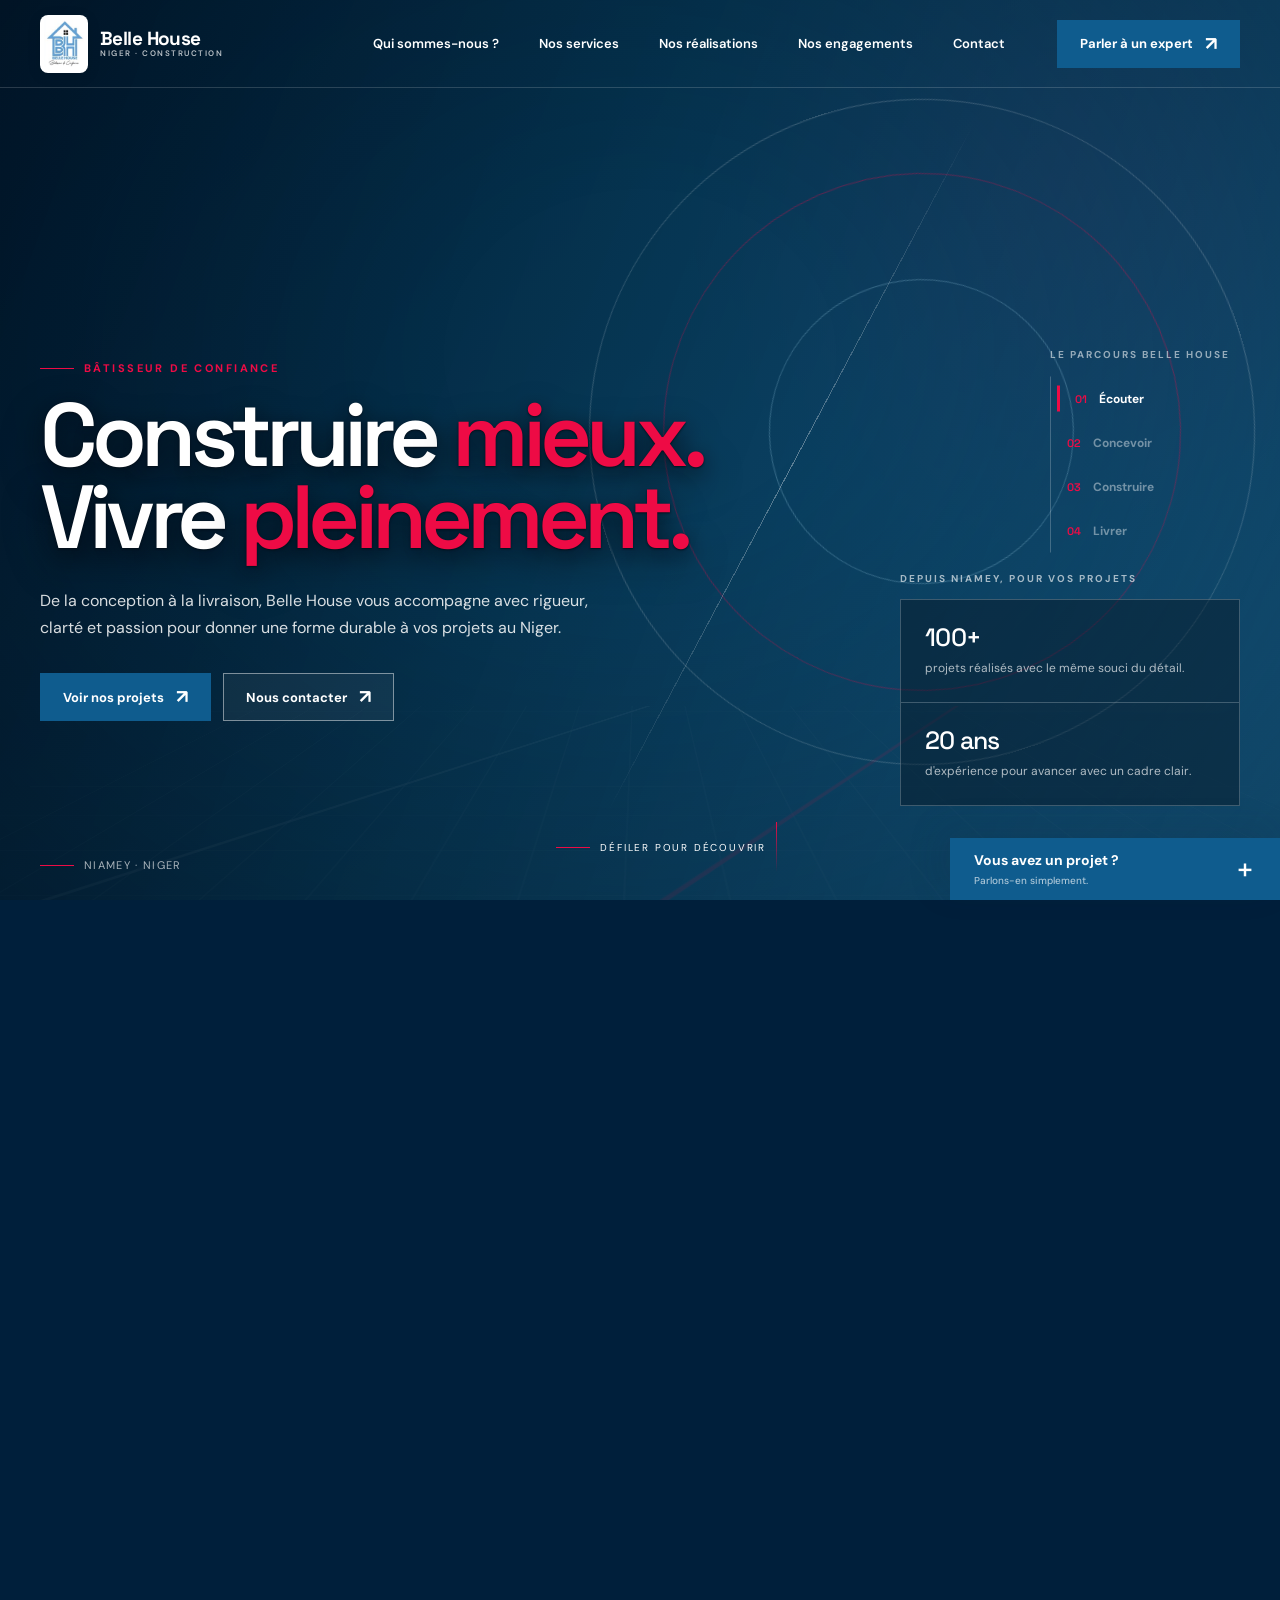
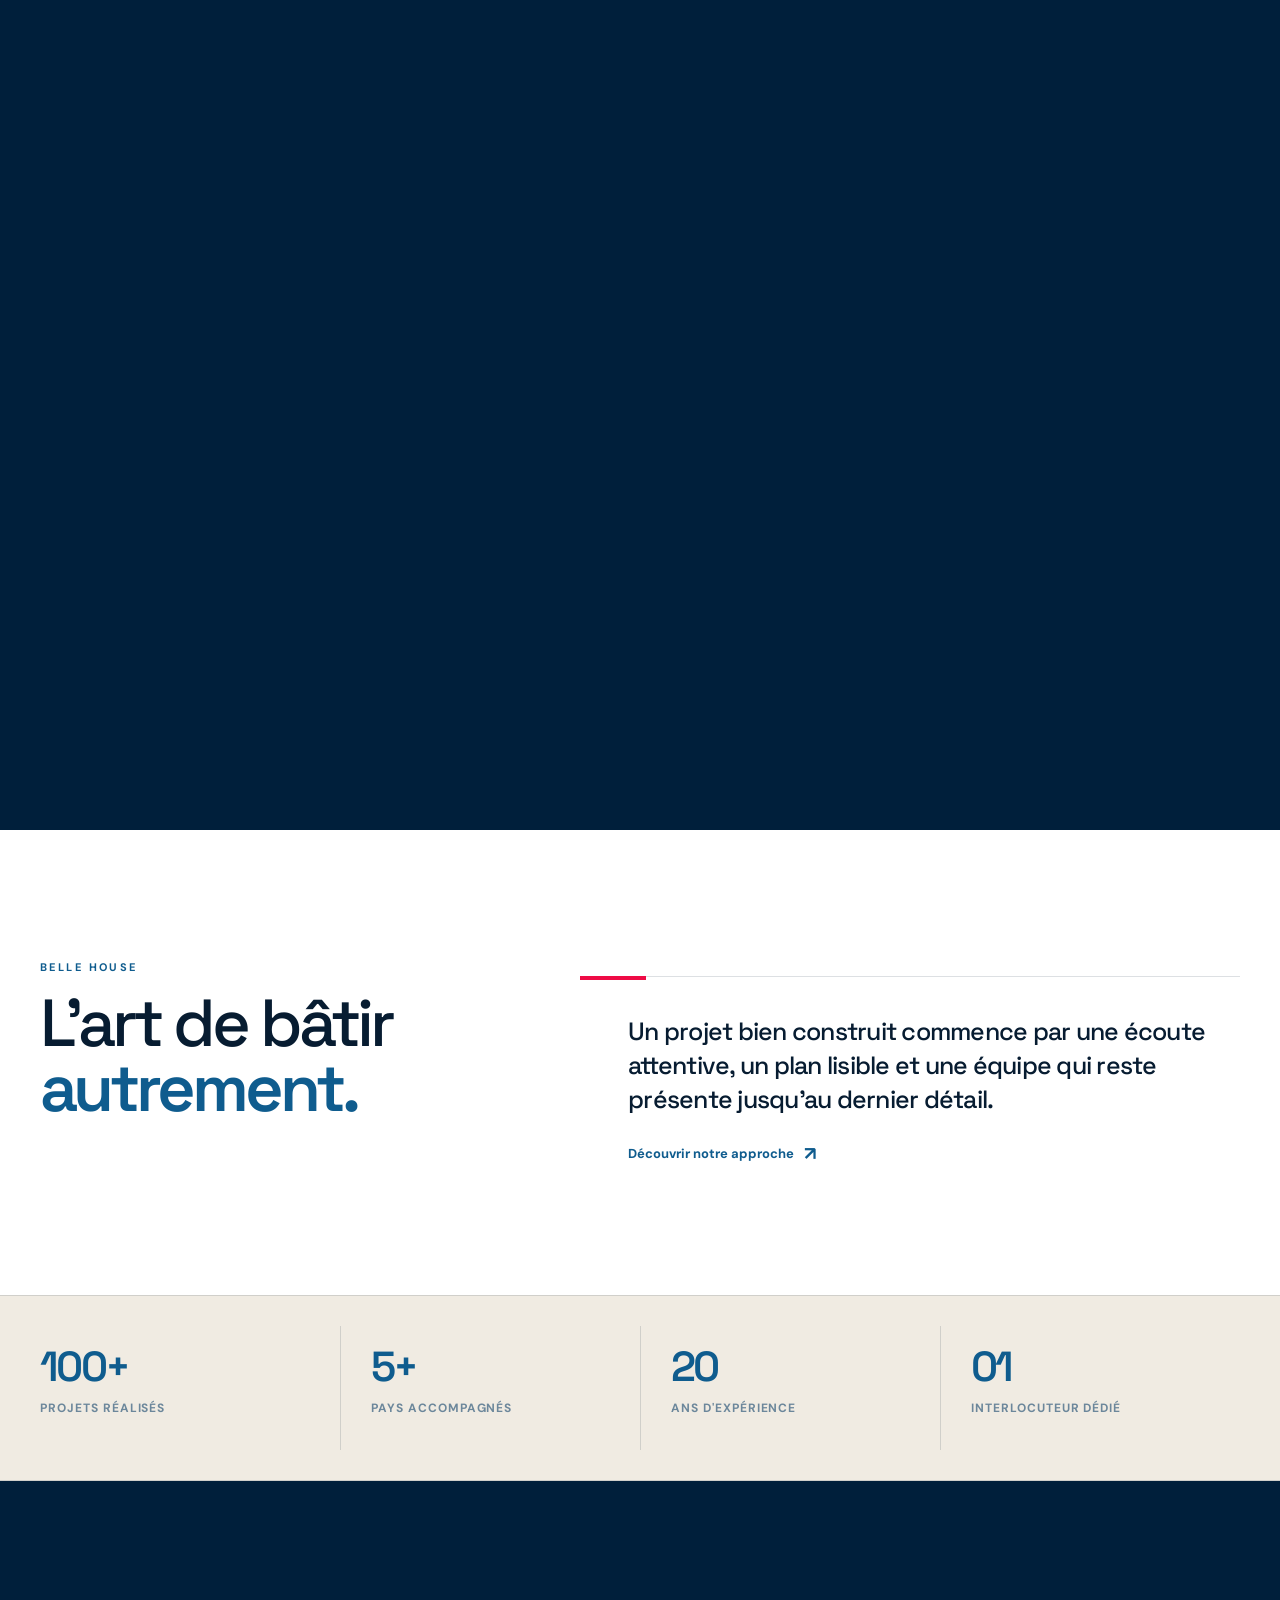
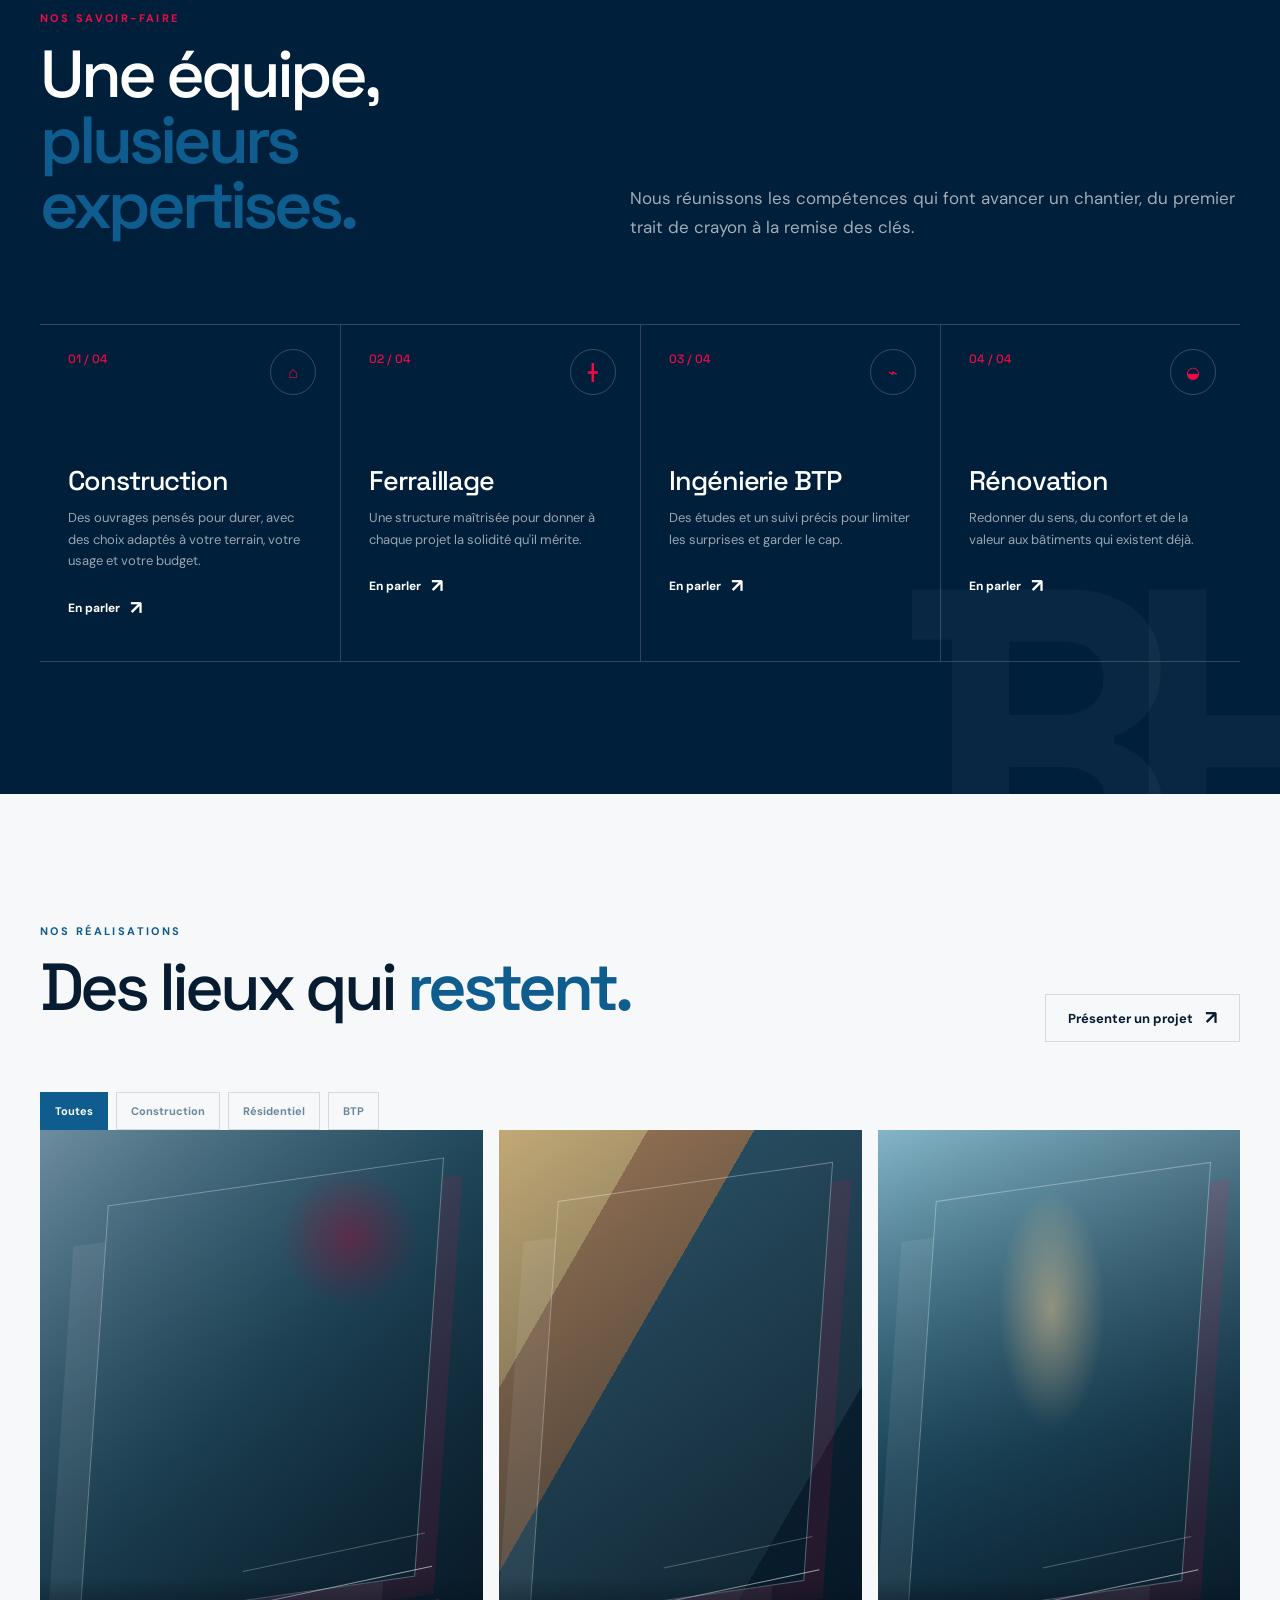
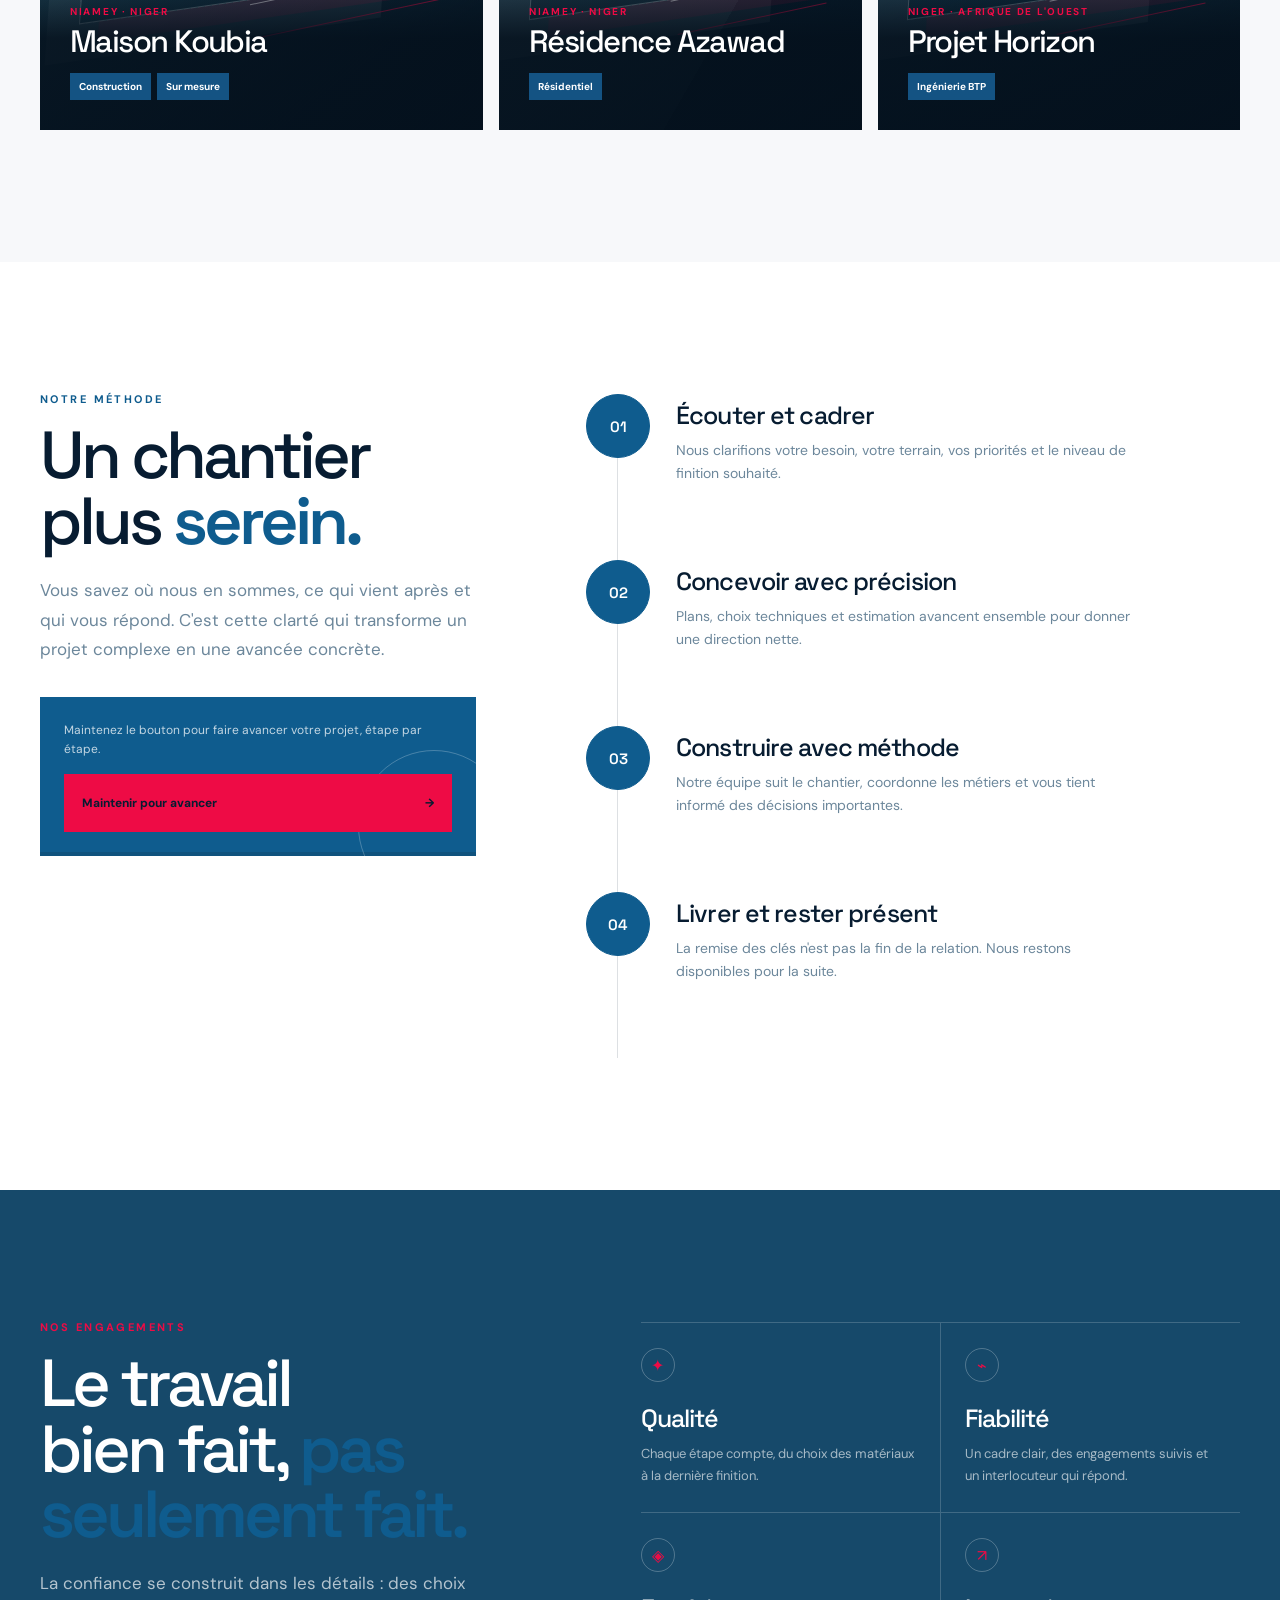
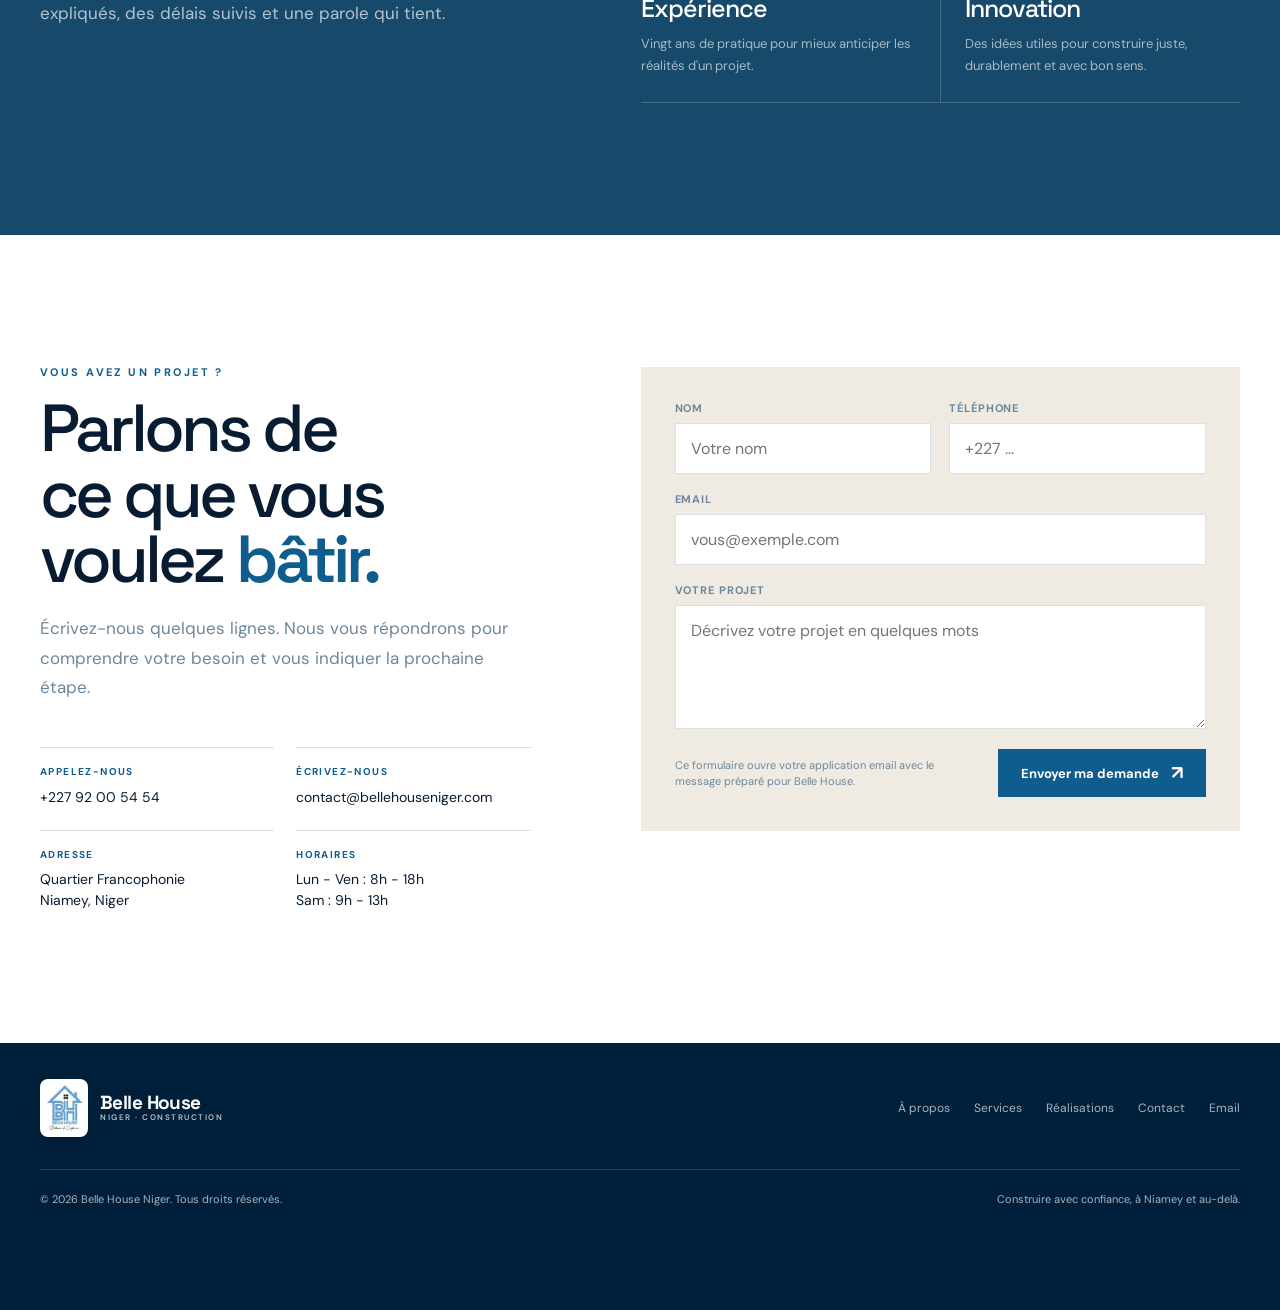
==== belle-house-niger/index.html @ d4a5072f "first commit" ====
<!doctype html>
<html lang="fr">
<head>
  <meta charset="utf-8">
  <meta name="viewport" content="width=device-width, initial-scale=1">
  <title>Belle House Niger | L'art de bâtir autrement</title>
  <meta name="description" content="Belle House Niger vous accompagne de la conception à la livraison de vos projets de construction, de ferraillage et d'ingénierie BTP à Niamey et au Niger.">
  <meta name="theme-color" content="#001f3b">
  <!-- DEPLOY STEP: replace the placeholder absolute URL in og:url and og:image before publishing. -->
  <meta property="og:url" content="https://www.bellehouseniger.com/">
  <meta property="og:image" content="https://www.bellehouseniger.com/assets/belle-house-logo.png">
  <meta property="og:title" content="Belle House Niger | L'art de bâtir autrement">
  <meta property="og:description" content="Construction, ferraillage et ingénierie BTP, avec un seul interlocuteur pour avancer sereinement.">
  <link rel="preconnect" href="https://fonts.googleapis.com">
  <link rel="preconnect" href="https://fonts.gstatic.com" crossorigin>
  <link href="https://fonts.googleapis.com/css2?family=DM+Sans:wght@400;500;600;700&family=Space+Grotesk:wght@400;500;600;700&display=swap" rel="stylesheet">
  <link rel="icon" href="data:image/svg+xml,%3Csvg xmlns='http://www.w3.org/2000/svg' viewBox='0 0 100 100'%3E%3Crect width='100' height='100' rx='22' fill='%23175f94'/%3E%3Cpath d='M19 48 50 17l31 31v36H63V60H37v24H19Z' fill='none' stroke='%23fff' stroke-width='7'/%3E%3Cpath d='M32 67h36M50 44v16' stroke='%23f0c77b' stroke-width='5'/%3E%3C/svg%3E">
  <style>
    :root {
      --canvas: #f7f8fa;
      --panel: #ffffff;
      --ink: #071c31;
      --ink-soft: #6c879b;
      --navy: #001f3b;
      --blue: #0f5c8e;
      --blue-deep: #063e67;
      --sky: #8fc4dc;
      --gold: #ee0b45;
      --line: rgba(16, 40, 59, .14);
      --line-light: rgba(255,255,255,.18);
      --shadow: 0 22px 60px rgba(15, 41, 64, .14);
      --ease: cubic-bezier(.22,.8,.24,1);
      --soft-ease: cubic-bezier(.16,1,.3,1);
      --tshadow: 0 1px 2px rgba(4,14,24,.92), 0 6px 20px rgba(4,14,24,.6), 0 16px 44px rgba(4,14,24,.48);
    }

    * { box-sizing: border-box; }
    html { scroll-behavior: smooth; overflow-x: hidden; }
    body { margin: 0; color: var(--ink); background: var(--canvas); font-family: "DM Sans", Arial, sans-serif; overflow-x: hidden; }
    body::before { content: ""; position: fixed; inset: 0; z-index: -2; pointer-events: none; background: radial-gradient(circle at 14% 16%, rgba(143,196,220,.16), transparent 28%), radial-gradient(circle at 90% 68%, rgba(238,11,69,.08), transparent 30%); }
    body::after { content: ""; position: fixed; inset: 0; z-index: -1; pointer-events: none; opacity: .18; background-image: url("data:image/svg+xml,%3Csvg viewBox='0 0 180 180' xmlns='http://www.w3.org/2000/svg'%3E%3Cfilter id='n'%3E%3CfeTurbulence type='fractalNoise' baseFrequency='.75' numOctaves='2' stitchTiles='stitch'/%3E%3C/filter%3E%3Crect width='100%25' height='100%25' filter='url(%23n)' opacity='.12'/%3E%3C/svg%3E"); mix-blend-mode: multiply; }
    a { color: inherit; text-decoration: none; }
    button, input, textarea { font: inherit; }
    button { border: 0; cursor: pointer; }
    img { max-width: 100%; display: block; }
    svg { display: block; }
    main { outline: none; }
    .skip-link { position: fixed; z-index: 100; top: 10px; left: 10px; padding: 10px 14px; color: #fff; background: var(--blue); transform: translateY(-150%); transition: transform .25s var(--ease); }
    .skip-link:focus { transform: translateY(0); }
    :focus-visible { outline: 3px solid var(--gold); outline-offset: 4px; }

    .site-header { position: fixed; z-index: 50; top: 0; left: 0; right: 0; height: 88px; display: flex; align-items: center; border-bottom: 1px solid rgba(255,255,255,.16); color: #fff; transition: background .35s var(--ease), color .35s var(--ease), box-shadow .35s var(--ease); }
    .site-header.scrolled { color: var(--ink); background: rgba(255,250,243,.9); border-color: var(--line); box-shadow: 0 8px 28px rgba(15,41,64,.08); backdrop-filter: blur(18px); }
    .header-inner { width: min(1440px, calc(100% - 80px)); margin: 0 auto; display: flex; align-items: center; justify-content: space-between; gap: 32px; }
    .brand { display: inline-flex; align-items: center; gap: 12px; min-width: max-content; }
    .brand-mark { width: 48px; height: 58px; padding: 4px; display: grid; place-items: center; background: #fff; border-radius: 8px; box-shadow: 0 3px 14px rgba(0,0,0,.1); }
    .brand-mark img { width: 100%; height: 100%; object-fit: contain; }
    .brand-copy { display: grid; gap: 1px; }
    .brand-name { font: 700 19px/1 "Space Grotesk", sans-serif; letter-spacing: -.03em; }
    .brand-sub { font: 600 8px/1.2 "DM Sans", sans-serif; letter-spacing: .19em; text-transform: uppercase; opacity: .72; }
    .primary-nav { display: flex; align-items: stretch; height: 88px; margin-left: auto; }
    .primary-nav a { position: relative; display: grid; place-items: center; padding: 0 20px; font-size: 13px; font-weight: 600; white-space: nowrap; }
    .primary-nav a::after { content: ""; position: absolute; right: 20px; bottom: 0; left: 20px; height: 4px; background: var(--gold); transform: scaleX(0); transform-origin: left; transition: transform .3s var(--ease); }
    .primary-nav a:hover::after, .primary-nav a.active::after { transform: scaleX(1); }
    .header-cta, .btn { display: inline-flex; align-items: center; justify-content: center; gap: 12px; min-height: 48px; padding: 0 22px; border: 1px solid transparent; font-weight: 700; font-size: 13px; transition: transform .28s var(--ease), background .28s var(--ease), color .28s var(--ease), border-color .28s var(--ease); }
    .header-cta { color: #fff; background: var(--blue); }
    .header-cta:hover, .btn-primary:hover { background: var(--blue-deep); transform: translateY(-2px); }
    .menu-toggle { display: none; width: 48px; height: 48px; place-items: center; color: inherit; background: transparent; }
    .menu-toggle span, .menu-toggle::before, .menu-toggle::after { content: ""; width: 22px; height: 2px; display: block; background: currentColor; transition: transform .25s var(--ease), opacity .25s var(--ease); }
    .menu-toggle { gap: 5px; flex-direction: column; }
    .menu-toggle.open::before { transform: translateY(7px) rotate(45deg); }
    .menu-toggle.open::after { transform: translateY(-7px) rotate(-45deg); }
    .menu-toggle.open span { opacity: 0; }

    .hero { position: relative; height: 270vh; overflow: visible; color: #fff; background: var(--navy); }
    .hero-stage { position: sticky; top: 0; height: 100vh; min-height: 720px; overflow: hidden; color: #fff; background: var(--navy); }
    .hero-backdrop { position: absolute; inset: -3%; background: linear-gradient(110deg, rgba(0,20,40,.98) 0%, rgba(4,51,80,.9) 45%, rgba(15,92,142,.7) 100%), radial-gradient(circle at 80% 22%, rgba(238,11,69,.24), transparent 28%), linear-gradient(140deg, #001b31, #2e7596); transform: scale(calc(1 + var(--hero-scale, 0))); transition: transform .1s linear; }
    .hero-backdrop::before { content: ""; position: absolute; inset: -10%; opacity: .35; background: linear-gradient(125deg, transparent 0 34%, rgba(255,255,255,.1) 34.1% 34.35%, transparent 34.45% 58%, rgba(238,11,69,.35) 58.15% 58.35%, transparent 58.45% 100%), repeating-linear-gradient(90deg, transparent 0 98px, rgba(255,255,255,.07) 99px, transparent 100px), repeating-linear-gradient(0deg, transparent 0 108px, rgba(255,255,255,.06) 109px, transparent 110px); transform: perspective(700px) rotateX(54deg) translateY(15%) scale(1.4); transform-origin: center bottom; }
    .hero-backdrop::after { content: ""; position: absolute; inset: 0; background: radial-gradient(ellipse at 50% 40%, transparent 20%, rgba(3,15,26,.36) 100%); }
    .hero-orbit { position: absolute; width: 52vw; height: 52vw; max-width: 760px; max-height: 760px; right: 2%; top: 11%; border: 1px solid rgba(255,255,255,.19); border-radius: 50%; transform: translate3d(calc(var(--hero-orbit-x, 0) * 1px), calc(var(--hero-orbit-y, 0) * 1px), 0) rotate(-18deg); animation: orbit 18s ease-in-out infinite alternate; }
    .hero-orbit::before, .hero-orbit::after { content: ""; position: absolute; inset: 11%; border: 1px solid rgba(238,11,69,.35); border-radius: inherit; }
    .hero-orbit::after { inset: 27%; border-color: rgba(143,196,220,.32); }
    .hero-axis { position: absolute; right: 24%; top: 14%; bottom: 0; width: 1px; background: linear-gradient(transparent, rgba(255,255,255,.34), transparent); transform: translateY(calc(var(--hero-axis-y, 0) * 1px)) rotate(28deg); transform-origin: top; }
    .hero-content { position: relative; z-index: 2; width: min(1440px, calc(100% - 80px)); height: 100%; margin: 0 auto; padding-top: 174px; display: grid; grid-template-columns: minmax(0, 1fr) 340px; gap: 80px; align-items: center; transform: translate3d(0, calc(var(--hero-shift, 0) * 1px), 0); opacity: var(--hero-opacity, 1); transition: opacity .16s linear; }
    .eyebrow { display: inline-flex; align-items: center; gap: 10px; margin-bottom: 20px; color: var(--gold); font: 700 11px/1 "DM Sans", sans-serif; letter-spacing: .22em; text-transform: uppercase; }
    .eyebrow::before { content: ""; width: 34px; height: 1px; background: currentColor; }
    h1, h2, h3, p { margin-top: 0; }
    .hero h1 { max-width: 760px; margin-bottom: 28px; font: 600 clamp(54px, 7vw, 105px)/.92 "Space Grotesk", sans-serif; letter-spacing: -.065em; text-wrap: balance; text-shadow: var(--tshadow); }
    .hero h1 span { display: block; opacity: 0; transform: translateY(30px); }
    .hero-ready .hero h1 span:nth-child(1) { animation: heroTextIn .9s var(--soft-ease) .12s both; }
    .hero-ready .hero h1 span:nth-child(2) { animation: heroTextIn .9s var(--soft-ease) .22s both; }
    .hero-ready .hero-copy .eyebrow { animation: heroTextIn .7s var(--soft-ease) both; }
    .hero-ready .hero-lede { opacity: 0; animation: heroTextIn .8s var(--soft-ease) .42s both; }
    .hero-ready .hero-actions { opacity: 0; animation: heroTextIn .8s var(--soft-ease) .54s both; }
    .hero-ready .hero-side { opacity: 0; animation: heroTextIn .8s var(--soft-ease) .68s both; }
    .hero h1 em { color: var(--gold); font-style: normal; }
    .hero-lede { max-width: 590px; margin-bottom: 32px; color: rgba(255,255,255,.85); font-size: 16px; line-height: 1.7; text-wrap: balance; }
    .hero-actions { display: flex; align-items: center; flex-wrap: wrap; gap: 12px; }
    .btn-primary { color: #fff; background: var(--blue); }
    .btn-outline { color: #fff; border-color: rgba(255,255,255,.46); background: rgba(255,255,255,.05); }
    .btn-outline:hover { border-color: #fff; background: rgba(255,255,255,.14); transform: translateY(-2px); }
    .btn-ghost { color: var(--ink); border-color: var(--line); background: transparent; }
    .btn-ghost:hover { border-color: var(--blue); color: var(--blue); transform: translateY(-2px); }
    .arrow { font-size: 19px; line-height: 0; transition: transform .28s var(--ease); }
    .btn:hover .arrow, a:hover .arrow { transform: translateX(4px); }
    .hero-side { align-self: end; padding-bottom: 94px; }
    .hero-side-label { margin-bottom: 14px; color: rgba(255,255,255,.63); font-size: 10px; font-weight: 700; letter-spacing: .2em; text-transform: uppercase; }
    .hero-side-card { padding: 24px; border: 1px solid rgba(255,255,255,.22); background: rgba(8,23,37,.45); backdrop-filter: blur(12px); }
    .hero-side-card + .hero-side-card { border-top: 0; }
    .hero-side-card strong { display: block; margin-bottom: 8px; font: 500 25px/1.08 "Space Grotesk", sans-serif; letter-spacing: -.03em; }
    .hero-side-card p { margin-bottom: 0; color: rgba(255,255,255,.68); font-size: 12px; line-height: 1.6; }
    .hero-meta { position: absolute; z-index: 3; right: 40px; bottom: 28px; left: 40px; display: flex; justify-content: space-between; align-items: end; color: rgba(255,255,255,.66); font-size: 11px; letter-spacing: .12em; text-transform: uppercase; }
    .hero-meta span { display: inline-flex; align-items: center; gap: 10px; }
    .hero-meta span::before { content: ""; width: 34px; height: 1px; background: var(--gold); }
    .scroll-cue { display: grid; justify-items: center; gap: 8px; color: #fff; font-size: 10px; letter-spacing: .18em; }
    .scroll-cue i { width: 1px; height: 50px; background: linear-gradient(var(--gold), transparent); animation: scrollPulse 1.8s ease-in-out infinite; }
    .hero-story { position: absolute; z-index: 4; right: 40px; top: 50%; width: 190px; transform: translateY(-50%); }
    .hero-story-title { margin-bottom: 16px; color: rgba(255,255,255,.56); font-size: 10px; font-weight: 700; letter-spacing: .2em; text-transform: uppercase; }
    .hero-story ol { display: grid; gap: 0; margin: 0; padding: 0; list-style: none; border-left: 1px solid rgba(255,255,255,.22); }
    .hero-story li { position: relative; display: flex; align-items: center; gap: 12px; min-height: 44px; padding-left: 16px; color: rgba(255,255,255,.42); font-size: 12px; font-weight: 700; transition: color .35s var(--ease), transform .35s var(--ease); }
    .hero-story li::before { content: ""; position: absolute; left: -2px; width: 3px; height: 26px; background: var(--gold); transform: scaleY(0); transition: transform .35s var(--ease); }
    .hero-story li.active { color: #fff; transform: translateX(8px); }
    .hero-story li.active::before { transform: scaleY(1); }
    .hero-story li span { color: var(--gold); font: 600 11px/1 "Space Grotesk", sans-serif; }

    .section { position: relative; padding: 132px 0; }
    .container { width: min(1240px, calc(100% - 80px)); margin: 0 auto; }
    .section-kicker { display: block; margin-bottom: 18px; color: var(--blue); font: 700 11px/1 "DM Sans", sans-serif; letter-spacing: .22em; text-transform: uppercase; }
    .section-kicker.light { color: var(--gold); }
    .section-title { max-width: 760px; margin-bottom: 22px; font: 500 clamp(42px, 5.2vw, 76px)/.98 "Space Grotesk", sans-serif; letter-spacing: -.06em; text-wrap: balance; }
    .section-title strong { color: var(--blue); font-weight: 600; }
    .section-lede { max-width: 610px; color: var(--ink-soft); font-size: 17px; line-height: 1.75; }
    .intro { background: var(--panel); }
    .intro-grid { display: grid; grid-template-columns: .8fr 1.2fr; gap: 100px; align-items: end; }
    .intro-copy { padding-bottom: 20px; }
    .intro-callout { position: relative; padding: 38px 0 0 48px; border-top: 1px solid var(--line); }
    .intro-callout::before { content: ""; position: absolute; top: -1px; left: 0; width: 66px; height: 4px; background: var(--gold); }
    .intro-callout p { max-width: 620px; margin-bottom: 26px; color: var(--ink); font: 500 25px/1.35 "Space Grotesk", sans-serif; letter-spacing: -.03em; }
    .mini-link { display: inline-flex; align-items: center; gap: 10px; color: var(--blue); font-size: 13px; font-weight: 700; }
    .stats { padding: 30px 0; border-top: 1px solid var(--line); border-bottom: 1px solid var(--line); background: #f0ebe2; }
    .stats-grid { display: grid; grid-template-columns: repeat(4, 1fr); }
    .stat { min-height: 124px; padding: 20px 30px; border-left: 1px solid var(--line); }
    .stat:first-child { border-left: 0; padding-left: 0; }
    .stat:last-child { padding-right: 0; }
    .stat-number { display: block; margin-bottom: 8px; color: var(--blue); font: 600 42px/1 "Space Grotesk", sans-serif; letter-spacing: -.06em; }
    .stat-label { color: var(--ink-soft); font-size: 12px; font-weight: 700; letter-spacing: .08em; text-transform: uppercase; }

    .dark-section { color: #fff; background: var(--navy); overflow: hidden; }
    .dark-section::after { content: "BH"; position: absolute; right: -5vw; bottom: -8vw; color: rgba(255,255,255,.035); font: 700 34vw/.7 "Space Grotesk", sans-serif; letter-spacing: -.14em; pointer-events: none; }
    .services-head { position: relative; z-index: 1; display: flex; align-items: end; justify-content: space-between; gap: 50px; margin-bottom: 64px; }
    .services-head .section-lede { color: rgba(255,255,255,.63); }
    .services-grid { position: relative; z-index: 1; display: grid; grid-template-columns: repeat(4, 1fr); border-top: 1px solid var(--line-light); border-bottom: 1px solid var(--line-light); }
    .service-card { position: relative; min-height: 336px; padding: 28px; border-left: 1px solid var(--line-light); transition: background .35s var(--ease), transform .35s var(--ease); }
    .service-card:first-child { border-left: 0; }
    .service-card:hover { background: rgba(255,255,255,.08); transform: translateY(-5px); }
    .service-index { display: block; margin-bottom: 102px; color: var(--gold); font: 500 12px/1 "Space Grotesk", sans-serif; }
    .service-card h3 { margin-bottom: 12px; font: 500 27px/1.05 "Space Grotesk", sans-serif; letter-spacing: -.04em; }
    .service-card p { margin-bottom: 24px; color: rgba(255,255,255,.6); font-size: 13px; line-height: 1.65; }
    .service-link { display: inline-flex; align-items: center; gap: 10px; color: #fff; font-size: 12px; font-weight: 700; }
    .service-icon { position: absolute; top: 24px; right: 24px; width: 46px; height: 46px; display: grid; place-items: center; border: 1px solid rgba(255,255,255,.2); border-radius: 50%; color: var(--gold); }

    .projects { background: var(--canvas); }
    .projects-head { display: flex; align-items: end; justify-content: space-between; gap: 50px; margin-bottom: 50px; }
    .project-filter { display: flex; gap: 8px; flex-wrap: wrap; }
    .filter-btn { min-height: 38px; padding: 0 14px; color: var(--ink-soft); border: 1px solid var(--line); background: transparent; font-size: 11px; font-weight: 700; transition: all .25s var(--ease); }
    .filter-btn:hover, .filter-btn.active { color: #fff; border-color: var(--blue); background: var(--blue); }
    .project-grid { display: grid; grid-template-columns: 1.1fr .9fr .9fr; gap: 16px; }
    .project-card { position: relative; min-height: 420px; display: flex; flex-direction: column; justify-content: end; overflow: hidden; color: #fff; background: var(--navy); }
    .project-card.large { min-height: 600px; }
    .project-art { position: absolute; inset: 0; background: linear-gradient(145deg, rgba(15,41,64,.15), rgba(5,18,29,.9)), radial-gradient(circle at 70% 18%, rgba(238,11,69,.5), transparent 12%), linear-gradient(135deg, #7d9fb0 0%, #30677d 45%, #0e2f49 100%); transition: transform .7s var(--soft-ease); }
    .project-card:nth-child(2) .project-art { background: linear-gradient(145deg, rgba(15,41,64,.1), rgba(5,18,29,.92)), linear-gradient(120deg, #d6b77c 0 21%, #ad815a 21% 36%, #335f74 36% 72%, #0e2f49 72%); }
    .project-card:nth-child(3) .project-art { background: linear-gradient(145deg, rgba(15,41,64,.1), rgba(5,18,29,.9)), radial-gradient(ellipse at 48% 30%, rgba(255,238,188,.85), transparent 20%), linear-gradient(170deg, #91c5d7, #2a6680 52%, #0e2d45); }
    .project-art::before { content: ""; position: absolute; inset: 9% 12% 22%; border: 1px solid rgba(255,255,255,.32); transform: skewY(-12deg) rotate(4deg); box-shadow: 20px 20px 0 rgba(238,11,69,.12), -32px 36px 0 rgba(255,255,255,.07); }
    .project-art::after { content: ""; position: absolute; right: 11%; bottom: 24%; width: 42%; height: 1px; background: rgba(255,255,255,.56); transform: rotate(-12deg); box-shadow: 0 -34px 0 rgba(255,255,255,.25), 0 34px 0 rgba(238,11,69,.6); }
    .project-card:hover .project-art { transform: scale(1.06); }
    .project-content { position: relative; z-index: 1; padding: 30px; background: linear-gradient(transparent, rgba(4,16,28,.85) 40%); }
    .project-location { display: block; margin-bottom: 9px; color: var(--gold); font: 700 10px/1 "DM Sans", sans-serif; letter-spacing: .17em; text-transform: uppercase; }
    .project-card h3 { margin-bottom: 16px; font: 500 31px/1 "Space Grotesk", sans-serif; letter-spacing: -.05em; }
    .project-tags { display: flex; gap: 6px; flex-wrap: wrap; }
    .project-tag { padding: 7px 9px; color: #fff; background: rgba(23,95,148,.85); font-size: 10px; font-weight: 700; }

    .journey { background: var(--panel); }
    .journey-grid { display: grid; grid-template-columns: .8fr 1.2fr; gap: 110px; align-items: start; }
    .journey-intro { position: sticky; top: 130px; }
    .journey-intro .section-lede { margin-bottom: 32px; }
    .hold-card { position: relative; padding: 24px; color: #fff; background: var(--blue); overflow: hidden; }
    .hold-card::after { content: ""; position: absolute; right: -34px; bottom: -46px; width: 150px; height: 150px; border: 1px solid rgba(255,255,255,.24); border-radius: 50%; }
    .hold-card p { position: relative; z-index: 1; margin-bottom: 16px; color: rgba(255,255,255,.75); font-size: 12px; line-height: 1.55; }
    .hold-button { position: relative; z-index: 1; width: 100%; min-height: 58px; display: flex; align-items: center; justify-content: space-between; padding: 0 18px; color: var(--ink); background: var(--gold); font-size: 12px; font-weight: 700; }
    .hold-track { position: absolute; bottom: 0; left: 0; width: 100%; height: 4px; background: rgba(16,40,59,.2); }
    .hold-fill { width: 0; height: 100%; background: #fff; transition: width .12s linear; }
    .journey-steps { position: relative; }
    .journey-steps::before { content: ""; position: absolute; top: 0; bottom: 0; left: 31px; width: 1px; background: var(--line); }
    .step { position: relative; display: grid; grid-template-columns: 64px 1fr; gap: 26px; min-height: 166px; }
    .step-number { position: relative; z-index: 1; width: 64px; height: 64px; display: grid; place-items: center; color: var(--blue); border: 1px solid var(--line); border-radius: 50%; background: var(--panel); font: 600 15px/1 "Space Grotesk", sans-serif; transition: background .3s var(--ease), color .3s var(--ease), border-color .3s var(--ease); }
    .step.in .step-number, .journey.complete .step-number { color: #fff; border-color: var(--blue); background: var(--blue); }
    .step h3 { margin: 8px 0 10px; font: 500 25px/1.05 "Space Grotesk", sans-serif; letter-spacing: -.035em; }
    .step p { max-width: 460px; margin-bottom: 0; color: var(--ink-soft); font-size: 14px; line-height: 1.65; }

    .values { color: #fff; background: #16496a; }
    .values-grid { display: grid; grid-template-columns: .9fr 1.1fr; gap: 110px; align-items: start; }
    .values .section-lede { color: rgba(255,255,255,.68); }
    .value-list { display: grid; grid-template-columns: repeat(2, 1fr); border-top: 1px solid var(--line-light); }
    .value { min-height: 190px; padding: 25px 24px 20px 0; border-bottom: 1px solid var(--line-light); }
    .value:nth-child(even) { padding-left: 24px; border-left: 1px solid var(--line-light); }
    .value h3 { margin-bottom: 12px; font: 500 25px/1 "Space Grotesk", sans-serif; letter-spacing: -.04em; }
    .value p { margin-bottom: 0; color: rgba(255,255,255,.62); font-size: 13px; line-height: 1.65; }
    .value-mark { width: 34px; height: 34px; display: grid; place-items: center; margin-bottom: 24px; color: var(--gold); border: 1px solid rgba(255,255,255,.25); border-radius: 50%; }

    .contact { background: var(--panel); }
    .contact-grid { display: grid; grid-template-columns: .9fr 1.1fr; gap: 110px; align-items: start; }
    .contact-details { margin-top: 44px; display: grid; grid-template-columns: repeat(2, 1fr); gap: 22px; }
    .detail { padding-top: 17px; border-top: 1px solid var(--line); }
    .detail span { display: block; margin-bottom: 8px; color: var(--blue); font-size: 10px; font-weight: 700; letter-spacing: .14em; text-transform: uppercase; }
    .detail a, .detail p { margin: 0; color: var(--ink); font-size: 14px; line-height: 1.5; }
    .contact-form { padding: 34px; background: #f0ebe2; }
    .form-grid { display: grid; grid-template-columns: repeat(2, 1fr); gap: 18px; }
    .field { display: grid; gap: 8px; }
    .field.full { grid-column: 1 / -1; }
    .field label { color: var(--ink-soft); font-size: 11px; font-weight: 700; letter-spacing: .08em; text-transform: uppercase; }
    .field input, .field textarea { width: 100%; border: 1px solid var(--line); border-radius: 0; padding: 14px 15px; color: var(--ink); background: var(--panel); transition: border-color .25s var(--ease), box-shadow .25s var(--ease); }
    .field textarea { min-height: 124px; resize: vertical; }
    .field input:focus, .field textarea:focus { border-color: var(--blue); box-shadow: 0 0 0 3px rgba(23,95,148,.1); outline: 0; }
    .form-foot { display: flex; justify-content: space-between; align-items: center; gap: 18px; margin-top: 20px; }
    .form-note { max-width: 280px; margin: 0; color: var(--ink-soft); font-size: 11px; line-height: 1.5; }
    .form-success { display: none; margin-top: 16px; padding: 14px; color: var(--blue-deep); background: rgba(143,196,220,.24); font-size: 13px; }
    .form-success.show { display: block; }

    .footer { padding: 36px 0 104px; color: rgba(255,255,255,.66); background: var(--navy); }
    .footer-main { display: flex; align-items: center; justify-content: space-between; gap: 30px; padding-bottom: 32px; border-bottom: 1px solid var(--line-light); }
    .footer .brand { color: #fff; }
    .footer-links { display: flex; gap: 24px; flex-wrap: wrap; font-size: 12px; }
    .footer-links a:hover { color: #fff; }
    .footer-bottom { display: flex; justify-content: space-between; gap: 20px; padding-top: 22px; font-size: 11px; }

    .project-dock { position: fixed; z-index: 40; right: 0; bottom: 0; width: 330px; color: #fff; background: var(--blue); box-shadow: -10px -10px 34px rgba(15,41,64,.12); }
    .dock-toggle { width: 100%; min-height: 62px; display: flex; align-items: center; justify-content: space-between; padding: 0 24px; color: #fff; background: transparent; font-size: 14px; font-weight: 700; }
    .dock-toggle span { display: grid; gap: 5px; justify-items: start; text-align: left; }
    .dock-toggle small { color: rgba(255,255,255,.65); font-size: 10px; font-weight: 500; }
    .dock-toggle i { font-size: 23px; font-style: normal; transition: transform .3s var(--ease); }
    .project-dock.open .dock-toggle i { transform: rotate(45deg); }
    .dock-panel { display: none; padding: 0 24px 24px; }
    .project-dock.open .dock-panel { display: block; }
    .dock-panel p { margin-bottom: 16px; color: rgba(255,255,255,.75); font-size: 12px; line-height: 1.55; }
    .dock-actions { display: grid; grid-template-columns: 1fr 1fr; gap: 8px; }
    .dock-action { min-height: 44px; display: inline-flex; align-items: center; justify-content: center; gap: 7px; color: var(--ink); background: var(--gold); font-size: 11px; font-weight: 700; }
    .dock-action.secondary { color: #fff; border: 1px solid rgba(255,255,255,.3); background: transparent; }

    .chatbot { position: fixed; z-index: 60; right: 26px; bottom: 86px; width: min(390px, calc(100vw - 32px)); display: none; overflow: hidden; border: 1px solid rgba(16,40,59,.16); background: var(--panel); box-shadow: 0 20px 70px rgba(5,21,34,.24); }
    .chatbot.open { display: grid; grid-template-rows: auto 1fr auto; animation: rise .35s var(--soft-ease) both; }
    .chat-head { display: flex; align-items: center; justify-content: space-between; padding: 17px 18px; color: #fff; background: var(--navy); }
    .chat-head strong { display: block; margin-bottom: 4px; font: 600 17px/1 "Space Grotesk", sans-serif; }
    .chat-head small { color: rgba(255,255,255,.65); font-size: 10px; }
    .chat-close { width: 34px; height: 34px; color: #fff; border: 1px solid rgba(255,255,255,.25); border-radius: 50%; background: transparent; font-size: 19px; }
    .chat-messages { height: 340px; padding: 16px; overflow: auto; background: #f0ebe2; }
    .message { max-width: 86%; margin-bottom: 10px; padding: 11px 12px; font-size: 12px; line-height: 1.55; }
    .message.bot { color: var(--ink); background: #fffaf3; }
    .message.user { margin-left: auto; color: #fff; background: var(--blue); }
    .chat-suggestions { display: flex; gap: 6px; padding: 10px 12px 0; overflow-x: auto; background: var(--panel); }
    .suggestion { flex: 0 0 auto; min-height: 30px; padding: 0 9px; color: var(--blue); border: 1px solid rgba(23,95,148,.28); background: transparent; font-size: 10px; font-weight: 700; }
    .chat-form { display: grid; grid-template-columns: 1fr 42px; gap: 8px; padding: 12px; background: var(--panel); }
    .chat-form input { min-width: 0; border: 1px solid var(--line); padding: 11px 12px; color: var(--ink); background: #fff; }
    .chat-form button { color: #fff; background: var(--blue); }

    .mobile-cta { display: none; }
    .reveal { opacity: 0; transform: translateY(22px); transition: opacity .75s var(--soft-ease), transform .75s var(--soft-ease); }
    .reveal.in { opacity: 1; transform: none; }
    .reveal.delay-1 { transition-delay: .08s; }
    .reveal.delay-2 { transition-delay: .16s; }
    .reveal.delay-3 { transition-delay: .24s; }
    body.paused *, body.paused *::before, body.paused *::after { animation-play-state: paused !important; }
    @keyframes orbit { from { transform: translate3d(calc(var(--hero-orbit-x, 0) * 1px), calc(var(--hero-orbit-y, 0) * 1px), 0) rotate(-18deg) scale(.98); } to { transform: translate3d(calc(var(--hero-orbit-x, 0) * 1px), calc(var(--hero-orbit-y, 0) * 1px), 0) rotate(-5deg) scale(1.04); } }
    @keyframes heroTextIn { from { opacity: 0; transform: translateY(30px); } to { opacity: 1; transform: none; } }
    @keyframes scrollPulse { 0%, 100% { opacity: .38; transform: scaleY(.7); transform-origin: top; } 50% { opacity: 1; transform: scaleY(1); } }
    @keyframes rise { from { opacity: 0; transform: translateY(14px) scale(.98); } to { opacity: 1; transform: none; } }

    @media (max-width: 1080px) {
      .header-inner, .hero-content, .container { width: min(100% - 48px, 1240px); }
      .primary-nav a { padding: 0 12px; }
      .primary-nav a::after { right: 12px; left: 12px; }
      .hero-content { grid-template-columns: minmax(0, 1fr) 280px; gap: 40px; }
      .intro-grid, .journey-grid, .values-grid, .contact-grid { gap: 60px; }
      .services-grid { grid-template-columns: repeat(2, 1fr); }
      .service-card:nth-child(3) { border-left: 0; border-top: 1px solid var(--line-light); }
      .service-card:nth-child(4) { border-top: 1px solid var(--line-light); }
      .project-grid { grid-template-columns: 1fr 1fr; }
      .project-card.large { grid-row: span 2; }
    }

    @media (max-width: 760px) {
      html { overflow-x: clip; }
      body { overflow-x: clip; }
      .site-header { height: 74px; }
      .header-inner { width: calc(100% - 32px); }
      .primary-nav, .header-cta { display: none; }
      .menu-toggle { display: flex; }
      .site-header.menu-open { background: rgba(255,250,243,.97); color: var(--ink); }
      .site-header.menu-open .primary-nav { position: absolute; top: 74px; right: 0; left: 0; height: auto; display: grid; padding: 10px 16px 18px; color: var(--ink); background: rgba(255,250,243,.98); border-bottom: 1px solid var(--line); box-shadow: 0 16px 24px rgba(15,41,64,.08); }
      .site-header.menu-open .primary-nav a { min-height: 48px; justify-content: start; padding: 0 10px; }
      .site-header.menu-open .primary-nav a::after { right: auto; bottom: 0; left: 10px; width: 26px; }
      .brand-mark { width: 40px; height: 48px; }
      .brand-name { font-size: 16px; }
      .brand-sub { font-size: 7px; }
      .hero { height: 210vh; }
      .hero-stage { min-height: 720px; }
      .hero-content { width: calc(100% - 32px); min-height: 720px; padding-top: 132px; display: block; }
      .hero h1 { max-width: 620px; font-size: clamp(48px, 15vw, 72px); }
      .hero-lede { max-width: 520px; font-size: 14px; }
      .hero-side { display: grid; grid-template-columns: 1fr 1fr; padding: 58px 0 0; }
      .hero-side-card { padding: 18px; }
      .hero-side-card strong { font-size: 20px; }
      .hero-side-card p { font-size: 11px; }
      .hero-meta { right: 16px; bottom: 18px; left: 16px; font-size: 9px; }
      .scroll-cue { display: none; }
      .hero-orbit { width: 100vw; height: 100vw; right: -34vw; top: 14%; opacity: .6; }
      .hero-axis { right: 16%; }
      .hero-story { display: none; }
      .section { padding: 88px 0; }
      .container { width: calc(100% - 32px); }
      .section-title { font-size: clamp(38px, 12vw, 58px); }
      .intro-grid, .journey-grid, .values-grid, .contact-grid { grid-template-columns: 1fr; gap: 44px; }
      .intro-callout { padding-left: 0; }
      .intro-callout p { font-size: 21px; }
      .stats { padding: 0; }
      .stats-grid { grid-template-columns: repeat(2, 1fr); }
      .stat, .stat:first-child, .stat:last-child { min-height: 110px; padding: 20px 16px; border-left: 1px solid var(--line); border-bottom: 1px solid var(--line); }
      .stat:nth-child(odd) { border-left: 0; }
      .stat-number { font-size: 34px; }
      .services-head, .projects-head { display: block; margin-bottom: 38px; }
      .services-head .section-lede { margin-bottom: 24px; }
      .services-grid { grid-template-columns: 1fr; }
      .service-card, .service-card:nth-child(3) { min-height: 260px; border-left: 0; border-top: 1px solid var(--line-light); }
      .service-card:first-child { border-top: 0; }
      .service-index { margin-bottom: 72px; }
      .project-filter { margin-top: 26px; }
      .project-grid { grid-template-columns: 1fr; }
      .project-card, .project-card.large { min-height: 380px; grid-row: auto; }
      .journey-intro { position: static; }
      .step { grid-template-columns: 52px 1fr; gap: 18px; min-height: 164px; }
      .step-number { width: 52px; height: 52px; }
      .journey-steps::before { left: 25px; }
      .step h3 { font-size: 22px; }
      .value-list { grid-template-columns: 1fr; }
      .value, .value:nth-child(even) { min-height: auto; padding: 24px 0; border-left: 0; }
      .contact-details { margin-top: 30px; }
      .contact-form { padding: 22px 18px; }
      .form-grid { grid-template-columns: 1fr; }
      .field.full { grid-column: auto; }
      .form-foot { display: grid; }
      .form-foot .btn { width: 100%; }
      .footer { padding-bottom: 112px; }
      .footer-main, .footer-bottom { display: grid; }
      .project-dock { display: none; }
      .chatbot { right: 16px; bottom: 82px; }
      .mobile-cta { position: fixed; z-index: 55; right: 0; bottom: 0; left: 0; height: 66px; display: grid; grid-template-columns: repeat(3, 1fr); padding: 6px; gap: 6px; color: #fff; background: rgba(15,41,64,.96); box-shadow: 0 -8px 28px rgba(15,41,64,.16); backdrop-filter: blur(14px); }
      .mobile-cta a, .mobile-cta button { display: grid; place-items: center; align-content: center; gap: 3px; color: #fff; background: transparent; font-size: 10px; font-weight: 700; }
      .mobile-cta a:first-child { color: var(--ink); background: var(--gold); }
      .mobile-cta svg { width: 16px; height: 16px; }
    }

    @media (prefers-reduced-motion: reduce) {
      html { scroll-behavior: auto; }
      .hero { height: 100vh; }
      *, *::before, *::after { animation-duration: .001ms !important; animation-iteration-count: 1 !important; transition-duration: .001ms !important; transition-delay: 0s !important; }
      .hero h1 span { opacity: 1; transform: none; }
      .reveal, .reveal.in { opacity: 1; transform: none; }
    }
  </style>
</head>
<body>
  <a class="skip-link" href="#main">Aller au contenu</a>

  <header class="site-header" id="site-header">
    <div class="header-inner">
      <a class="brand" href="#top" aria-label="Belle House Niger, accueil">
        <span class="brand-mark"><img src="assets/belle-house-logo.png" alt="Belle House"></span>
        <span class="brand-copy"><span class="brand-name">Belle House</span><span class="brand-sub">Niger · Construction</span></span>
      </a>
      <nav class="primary-nav" aria-label="Navigation principale">
        <a href="a-propos.html">Qui sommes-nous ?</a>
        <a href="services.html">Nos services</a>
        <a href="realisations.html">Nos réalisations</a>
        <a href="a-propos.html#values">Nos engagements</a>
        <a href="contact.html">Contact</a>
      </nav>
      <a class="header-cta" href="contact.html">Parler à un expert <span class="arrow">↗</span></a>
      <button class="menu-toggle" id="menu-toggle" aria-label="Ouvrir le menu" aria-expanded="false"><span></span></button>
    </div>
  </header>

  <div id="top"></div>
  <main id="main" tabindex="-1">
    <section class="hero" aria-labelledby="hero-title">
      <div class="hero-stage">
        <div class="hero-backdrop" aria-hidden="true"></div>
        <div class="hero-orbit" aria-hidden="true"></div>
        <div class="hero-axis" aria-hidden="true"></div>
        <div class="hero-content">
          <div class="hero-copy reveal in">
            <span class="eyebrow">Bâtisseur de confiance</span>
            <h1 id="hero-title"><span>Construire <em>mieux.</em></span><span>Vivre <em>pleinement.</em></span></h1>
            <p class="hero-lede">De la conception à la livraison, Belle House vous accompagne avec rigueur, clarté et passion pour donner une forme durable à vos projets au Niger.</p>
            <div class="hero-actions">
              <a class="btn btn-primary" href="realisations.html">Voir nos projets <span class="arrow">↗</span></a>
              <a class="btn btn-outline" href="contact.html">Nous contacter <span class="arrow">↗</span></a>
            </div>
          </div>
          <aside class="hero-side reveal delay-2 in" aria-label="Chiffres clés">
            <div class="hero-side-label">Depuis Niamey, pour vos projets</div>
            <div class="hero-side-card"><strong>100+</strong><p>projets réalisés avec le même souci du détail.</p></div>
            <div class="hero-side-card"><strong>20 ans</strong><p>d'expérience pour avancer avec un cadre clair.</p></div>
          </aside>
        </div>
        <div class="hero-story" aria-label="Étapes de votre projet">
          <div class="hero-story-title">Le parcours Belle House</div>
          <ol>
            <li class="active"><span>01</span> Écouter</li>
            <li><span>02</span> Concevoir</li>
            <li><span>03</span> Construire</li>
            <li><span>04</span> Livrer</li>
          </ol>
        </div>
        <div class="hero-meta"><span>NIAMEY · NIGER</span><span class="scroll-cue">Défiler pour découvrir <i></i></span><span id="hero-step">01 / 04</span></div>
      </div>
    </section>

    <section class="section intro" id="about" aria-labelledby="about-title">
      <div class="container intro-grid">
        <div class="intro-copy reveal">
          <span class="section-kicker">Belle House</span>
          <h2 class="section-title" id="about-title">L'art de bâtir <strong>autrement.</strong></h2>
        </div>
        <div class="intro-callout reveal delay-1">
          <p>Un projet bien construit commence par une écoute attentive, un plan lisible et une équipe qui reste présente jusqu'au dernier détail.</p>
          <a class="mini-link" href="a-propos.html">Découvrir notre approche <span class="arrow">↗</span></a>
        </div>
      </div>
    </section>

    <section class="stats" aria-label="Chiffres clés Belle House">
      <div class="container stats-grid">
        <div class="stat reveal"><span class="stat-number">100+</span><span class="stat-label">Projets réalisés</span></div>
        <div class="stat reveal delay-1"><span class="stat-number">5+</span><span class="stat-label">Pays accompagnés</span></div>
        <div class="stat reveal delay-2"><span class="stat-number">20</span><span class="stat-label">Ans d'expérience</span></div>
        <div class="stat reveal delay-3"><span class="stat-number">01</span><span class="stat-label">Interlocuteur dédié</span></div>
      </div>
    </section>

    <section class="section dark-section" id="services" aria-labelledby="services-title">
      <div class="container">
        <div class="services-head reveal">
          <div><span class="section-kicker light">Nos savoir-faire</span><h2 class="section-title" id="services-title">Une équipe, <br><strong>plusieurs expertises.</strong></h2></div>
          <p class="section-lede">Nous réunissons les compétences qui font avancer un chantier, du premier trait de crayon à la remise des clés.</p>
        </div>
        <div class="services-grid">
          <article class="service-card reveal"><span class="service-index">01 / 04</span><span class="service-icon">⌂</span><h3>Construction</h3><p>Des ouvrages pensés pour durer, avec des choix adaptés à votre terrain, votre usage et votre budget.</p><a class="service-link" href="services.html#construction">En parler <span class="arrow">↗</span></a></article>
          <article class="service-card reveal delay-1"><span class="service-index">02 / 04</span><span class="service-icon">╋</span><h3>Ferraillage</h3><p>Une structure maîtrisée pour donner à chaque projet la solidité qu'il mérite.</p><a class="service-link" href="services.html#ferraillage">En parler <span class="arrow">↗</span></a></article>
          <article class="service-card reveal delay-2"><span class="service-index">03 / 04</span><span class="service-icon">⌁</span><h3>Ingénierie BTP</h3><p>Des études et un suivi précis pour limiter les surprises et garder le cap.</p><a class="service-link" href="services.html#ingenierie">En parler <span class="arrow">↗</span></a></article>
          <article class="service-card reveal delay-3"><span class="service-index">04 / 04</span><span class="service-icon">◒</span><h3>Rénovation</h3><p>Redonner du sens, du confort et de la valeur aux bâtiments qui existent déjà.</p><a class="service-link" href="services.html#renovation">En parler <span class="arrow">↗</span></a></article>
        </div>
      </div>
    </section>

    <section class="section projects" id="projects" aria-labelledby="projects-title">
      <div class="container">
        <div class="projects-head reveal">
          <div><span class="section-kicker">Nos réalisations</span><h2 class="section-title" id="projects-title">Des lieux qui <strong>restent.</strong></h2></div>
          <a class="btn btn-ghost" href="contact.html">Présenter un projet <span class="arrow">↗</span></a>
        </div>
        <div class="project-filter reveal delay-1" role="group" aria-label="Filtrer les réalisations">
          <button class="filter-btn active" type="button" data-filter="all">Toutes</button>
          <button class="filter-btn" type="button" data-filter="construction">Construction</button>
          <button class="filter-btn" type="button" data-filter="residence">Résidentiel</button>
          <button class="filter-btn" type="button" data-filter="btp">BTP</button>
        </div>
        <div class="project-grid" id="project-grid">
          <article class="project-card large reveal" data-category="construction"><div class="project-art" aria-hidden="true"></div><div class="project-content"><span class="project-location">Niamey · Niger</span><h3>Maison Koubia</h3><div class="project-tags"><span class="project-tag">Construction</span><span class="project-tag">Sur mesure</span></div></div></article>
          <article class="project-card reveal delay-1" data-category="residence"><div class="project-art" aria-hidden="true"></div><div class="project-content"><span class="project-location">Niamey · Niger</span><h3>Résidence Azawad</h3><div class="project-tags"><span class="project-tag">Résidentiel</span></div></div></article>
          <article class="project-card reveal delay-2" data-category="btp"><div class="project-art" aria-hidden="true"></div><div class="project-content"><span class="project-location">Niger · Afrique de l'Ouest</span><h3>Projet Horizon</h3><div class="project-tags"><span class="project-tag">Ingénierie BTP</span></div></div></article>
        </div>
      </div>
    </section>

    <section class="section journey" id="approach" aria-labelledby="journey-title">
      <div class="container journey-grid">
        <div class="journey-intro reveal">
          <span class="section-kicker">Notre méthode</span>
          <h2 class="section-title" id="journey-title">Un chantier plus <strong>serein.</strong></h2>
          <p class="section-lede">Vous savez où nous en sommes, ce qui vient après et qui vous répond. C'est cette clarté qui transforme un projet complexe en une avancée concrète.</p>
          <div class="hold-card" id="hold-card">
            <p>Maintenez le bouton pour faire avancer votre projet, étape par étape.</p>
            <button class="hold-button" id="hold-button" type="button" aria-label="Maintenir pour visualiser les étapes"><span id="hold-label">Maintenir pour avancer</span><span>→</span></button>
            <div class="hold-track"><div class="hold-fill" id="hold-fill"></div></div>
          </div>
        </div>
        <div class="journey-steps" id="journey-steps">
          <article class="step reveal"><span class="step-number">01</span><div><h3>Écouter et cadrer</h3><p>Nous clarifions votre besoin, votre terrain, vos priorités et le niveau de finition souhaité.</p></div></article>
          <article class="step reveal delay-1"><span class="step-number">02</span><div><h3>Concevoir avec précision</h3><p>Plans, choix techniques et estimation avancent ensemble pour donner une direction nette.</p></div></article>
          <article class="step reveal delay-2"><span class="step-number">03</span><div><h3>Construire avec méthode</h3><p>Notre équipe suit le chantier, coordonne les métiers et vous tient informé des décisions importantes.</p></div></article>
          <article class="step reveal delay-3"><span class="step-number">04</span><div><h3>Livrer et rester présent</h3><p>La remise des clés n'est pas la fin de la relation. Nous restons disponibles pour la suite.</p></div></article>
        </div>
      </div>
    </section>

    <section class="section values" id="values" aria-labelledby="values-title">
      <div class="container values-grid">
        <div class="reveal"><span class="section-kicker light">Nos engagements</span><h2 class="section-title" id="values-title">Le travail bien fait, <strong>pas seulement fait.</strong></h2><p class="section-lede">La confiance se construit dans les détails : des choix expliqués, des délais suivis et une parole qui tient.</p></div>
        <div class="value-list">
          <article class="value reveal"><span class="value-mark">✦</span><h3>Qualité</h3><p>Chaque étape compte, du choix des matériaux à la dernière finition.</p></article>
          <article class="value reveal delay-1"><span class="value-mark">⌁</span><h3>Fiabilité</h3><p>Un cadre clair, des engagements suivis et un interlocuteur qui répond.</p></article>
          <article class="value reveal delay-2"><span class="value-mark">◈</span><h3>Expérience</h3><p>Vingt ans de pratique pour mieux anticiper les réalités d'un projet.</p></article>
          <article class="value reveal delay-3"><span class="value-mark">↗</span><h3>Innovation</h3><p>Des idées utiles pour construire juste, durablement et avec bon sens.</p></article>
        </div>
      </div>
    </section>

    <section class="section contact" id="contact" aria-labelledby="contact-title">
      <div class="container contact-grid">
        <div class="reveal">
          <span class="section-kicker">Vous avez un projet ?</span>
          <h2 class="section-title" id="contact-title">Parlons de ce que vous voulez <strong>bâtir.</strong></h2>
          <p class="section-lede">Écrivez-nous quelques lignes. Nous vous répondrons pour comprendre votre besoin et vous indiquer la prochaine étape.</p>
          <div class="contact-details">
            <div class="detail"><span>Appelez-nous</span><a href="tel:+22792005454">+227 92 00 54 54</a></div>
            <div class="detail"><span>Écrivez-nous</span><a href="mailto:contact@bellehouseniger.com">contact@bellehouseniger.com</a></div>
            <div class="detail"><span>Adresse</span><p>Quartier Francophonie<br>Niamey, Niger</p></div>
            <div class="detail"><span>Horaires</span><p>Lun - Ven : 8h - 18h<br>Sam : 9h - 13h</p></div>
          </div>
        </div>
        <form class="contact-form reveal delay-1" id="contact-form">
          <div class="form-grid">
            <div class="field"><label for="name">Nom</label><input id="name" name="name" autocomplete="name" placeholder="Votre nom" required></div>
            <div class="field"><label for="phone">Téléphone</label><input id="phone" name="phone" type="tel" autocomplete="tel" placeholder="+227 ..." required></div>
            <div class="field full"><label for="email">Email</label><input id="email" name="email" type="email" autocomplete="email" placeholder="vous@exemple.com" required></div>
            <div class="field full"><label for="message">Votre projet</label><textarea id="message" name="message" placeholder="Décrivez votre projet en quelques mots" required></textarea></div>
          </div>
          <div class="form-foot"><p class="form-note">Ce formulaire ouvre votre application email avec le message préparé pour Belle House.</p><button class="btn btn-primary" type="submit">Envoyer ma demande <span class="arrow">↗</span></button></div>
          <div class="form-success" id="form-success" role="status">Votre demande est prête dans votre application email. Merci de vérifier puis d'envoyer le message.</div>
        </form>
      </div>
    </section>
  </main>

  <footer class="footer">
    <div class="container">
      <div class="footer-main"><a class="brand" href="#top" aria-label="Retour en haut"><span class="brand-mark"><img src="assets/belle-house-logo.png" alt="Belle House"></span><span class="brand-copy"><span class="brand-name">Belle House</span><span class="brand-sub">Niger · Construction</span></span></a><div class="footer-links"><a href="a-propos.html">À propos</a><a href="services.html">Services</a><a href="realisations.html">Réalisations</a><a href="contact.html">Contact</a><a href="mailto:contact@bellehouseniger.com">Email</a></div></div>
      <div class="footer-bottom"><span>© 2026 Belle House Niger. Tous droits réservés.</span><span>Construire avec confiance, à Niamey et au-delà.</span></div>
    </div>
  </footer>

  <aside class="project-dock" id="project-dock" aria-label="Contact rapide">
    <button class="dock-toggle" id="dock-toggle" type="button" aria-expanded="false"><span>Vous avez un projet ?<small>Parlons-en simplement.</small></span><i>＋</i></button>
    <div class="dock-panel"><p>Notre équipe vous répond du lundi au vendredi, de 8h à 18h.</p><div class="dock-actions"><a class="dock-action" href="tel:+22792005454">Appeler</a><a class="dock-action secondary" href="https://wa.me/22792005454?text=Bonjour%20Belle%20House%2C%20je%20souhaite%20parler%20de%20mon%20projet." target="_blank" rel="noopener">WhatsApp</a><button class="dock-action secondary" id="dock-chat" type="button">Chat IA</button></div></div>
  </aside>

  <section class="chatbot" id="chatbot" aria-label="Chatbot Belle House" aria-hidden="true">
    <div class="chat-head"><div><strong>Belle, votre guide</strong><small>Assistant projet Belle House</small></div><button class="chat-close" id="chat-close" type="button" aria-label="Fermer le chatbot">×</button></div>
    <div class="chat-messages" id="chat-messages" aria-live="polite"><div class="message bot">Bonjour. Je peux vous renseigner sur nos services, les étapes d'un projet ou vous mettre en contact avec l'équipe Belle House.</div></div>
    <div class="chat-suggestions"><button class="suggestion" type="button" data-question="Quels services proposez-vous ?">Nos services</button><button class="suggestion" type="button" data-question="Comment démarrer un projet ?">Démarrer un projet</button><button class="suggestion" type="button" data-question="Comment vous contacter ?">Vous contacter</button></div>
    <form class="chat-form" id="chat-form"><input id="chat-input" aria-label="Votre message" placeholder="Écrivez votre question..." autocomplete="off"><button type="submit" aria-label="Envoyer">↗</button></form>
  </section>

  <div class="mobile-cta" aria-label="Actions rapides">
    <a href="tel:+22792005454"><svg viewBox="0 0 24 24" fill="none" stroke="currentColor" stroke-width="2"><path d="M6.6 3.6 4.8 4.7c-1.4.9-.8 3.9 2.5 7.3 3.4 3.4 6.4 3.9 7.3 2.5l1.1-1.8-2.2-2.2-1.7 1c-.9-.4-2.4-1.5-3.4-2.5-.9-.9-2-2.5-2.4-3.4l1-1.7-2.4-2.3Z"/></svg><span>Appeler</span></a>
    <a href="https://wa.me/22792005454?text=Bonjour%20Belle%20House%2C%20je%20souhaite%20parler%20de%20mon%20projet." target="_blank" rel="noopener"><svg viewBox="0 0 24 24" fill="none" stroke="currentColor" stroke-width="2"><path d="M20 11.5a8.2 8.2 0 0 1-12.2 7.2L4 20l1.3-3.7A8.2 8.2 0 1 1 20 11.5Z"/><path d="M8.5 9.2c.2-.4.4-.4.7-.4h.4c.2 0 .3.1.4.4l.6 1.5c.1.2.1.4-.1.6l-.5.5c.5 1 1.3 1.8 2.4 2.3l.5-.5c.2-.2.4-.2.6-.1l1.5.7c.3.1.4.3.3.6-.1.5-.5 1.2-1 1.3-1.1.2-3-.5-4.6-2-1.6-1.4-2.5-3.1-2.4-4.1 0-.3.4-.7.7-.8Z"/></svg><span>Message</span></a>
    <button type="button" id="mobile-chat"><svg viewBox="0 0 24 24" fill="none" stroke="currentColor" stroke-width="2"><path d="M20 11.5a8 8 0 0 1-8 8c-1.3 0-2.5-.3-3.6-.9L4 20l1.4-3.8A8 8 0 1 1 20 11.5Z"/><path d="M8 12h.01M12 12h.01M16 12h.01" stroke-linecap="round"/></svg><span>Chat IA</span></button>
  </div>

  <script>
    (() => {
      const header = document.getElementById('site-header');
      const menuToggle = document.getElementById('menu-toggle');
      const projectDock = document.getElementById('project-dock');
      const dockToggle = document.getElementById('dock-toggle');
      const dockChat = document.getElementById('dock-chat');
      const chatbot = document.getElementById('chatbot');
      const chatClose = document.getElementById('chat-close');
      const mobileChat = document.getElementById('mobile-chat');
      const chatMessages = document.getElementById('chat-messages');
      const chatForm = document.getElementById('chat-form');
      const chatInput = document.getElementById('chat-input');
      const hero = document.querySelector('.hero');
      const heroStep = document.getElementById('hero-step');
      const heroStory = [...document.querySelectorAll('.hero-story li')];
      let heroFrame = 0;

      const onScroll = () => {
        header.classList.toggle('scrolled', window.scrollY > 30);
        if (!hero || heroFrame) return;
        heroFrame = requestAnimationFrame(() => {
          heroFrame = 0;
          const heroTop = hero.getBoundingClientRect().top + window.scrollY;
          const heroRange = Math.max(1, hero.offsetHeight - window.innerHeight);
          const progress = Math.min(1, Math.max(0, (window.scrollY - heroTop) / heroRange));
          hero.style.setProperty('--hero-shift', (progress * -74).toFixed(2));
          hero.style.setProperty('--hero-opacity', (1 - progress * .78).toFixed(3));
          hero.style.setProperty('--hero-scale', (progress * .035).toFixed(3));
          hero.style.setProperty('--hero-orbit-x', (progress * -46).toFixed(2));
          hero.style.setProperty('--hero-orbit-y', (progress * 34).toFixed(2));
          hero.style.setProperty('--hero-axis-y', (progress * 86).toFixed(2));
          const activeStory = Math.min(heroStory.length - 1, Math.floor(progress * heroStory.length));
          heroStory.forEach((item, index) => item.classList.toggle('active', index === activeStory));
          if (heroStep) heroStep.textContent = `0${activeStory + 1} / 04`;
        });
      };
      addEventListener('scroll', onScroll, { passive: true });
      onScroll();
      requestAnimationFrame(() => document.body.classList.add('hero-ready'));

      menuToggle.addEventListener('click', () => {
        const open = !menuToggle.classList.contains('open');
        menuToggle.classList.toggle('open', open);
        header.classList.toggle('menu-open', open);
        menuToggle.setAttribute('aria-expanded', String(open));
      });
      document.querySelectorAll('.primary-nav a').forEach(link => link.addEventListener('click', () => {
        menuToggle.classList.remove('open');
        header.classList.remove('menu-open');
        menuToggle.setAttribute('aria-expanded', 'false');
      }));

      dockToggle.addEventListener('click', () => {
        const open = !projectDock.classList.contains('open');
        projectDock.classList.toggle('open', open);
        dockToggle.setAttribute('aria-expanded', String(open));
      });

      const openChat = () => {
        chatbot.classList.add('open');
        chatbot.setAttribute('aria-hidden', 'false');
        setTimeout(() => chatInput.focus(), 80);
      };
      const closeChat = () => { chatbot.classList.remove('open'); chatbot.setAttribute('aria-hidden', 'true'); };
      chatClose.addEventListener('click', closeChat);
      mobileChat.addEventListener('click', openChat);
      dockChat.addEventListener('click', openChat);
      document.querySelectorAll('[data-open-chat]').forEach(button => button.addEventListener('click', openChat));

      const addMessage = (text, who) => {
        const bubble = document.createElement('div');
        bubble.className = `message ${who}`;
        bubble.textContent = text;
        chatMessages.appendChild(bubble);
        chatMessages.scrollTop = chatMessages.scrollHeight;
      };
      const answer = (raw) => {
        const text = raw.toLowerCase();
        if (text.includes('service') || text.includes('faire') || text.includes('propose')) return 'Belle House intervient en construction, ferraillage, ingénierie BTP et rénovation. Dites-moi le type de projet que vous avez en tête.';
        if (text.includes('démarr') || text.includes('commenc') || text.includes('étape') || text.includes('projet')) return 'La première étape est simple : un échange pour comprendre votre besoin, votre terrain et votre budget. Vous pouvez appeler le +227 92 00 54 54 ou écrire via le formulaire.';
        if (text.includes('prix') || text.includes('budget') || text.includes('devis') || text.includes('coût')) return 'Le budget dépend du terrain, de la surface et du niveau de finition. Notre équipe peut vous préparer une première orientation après quelques informations sur votre projet.';
        if (text.includes('où') || text.includes('adresse') || text.includes('niamey') || text.includes('local')) return 'Nous sommes à Niamey, au quartier Francophonie. Nous pouvons échanger sur un projet au Niger et dans la région.';
        if (text.includes('contact') || text.includes('appeler') || text.includes('téléphone') || text.includes('email')) return 'Vous pouvez appeler le +227 92 00 54 54, écrire à contact@bellehouseniger.com ou nous laisser un message sur WhatsApp.';
        if (text.includes('bonjour') || text.includes('salut')) return 'Bonjour. Parlez-moi de votre projet, je vous orienterai vers la bonne équipe.';
        return 'Je peux vous aider sur les services Belle House, les étapes, le budget indicatif ou le contact de l’équipe. Quelle est votre question ?';
      };
      const sendChat = (value) => {
        const clean = value.trim();
        if (!clean) return;
        addMessage(clean, 'user');
        chatInput.value = '';
        setTimeout(() => addMessage(answer(clean), 'bot'), 360);
      };
      chatForm.addEventListener('submit', event => { event.preventDefault(); sendChat(chatInput.value); });
      document.querySelectorAll('.suggestion').forEach(button => button.addEventListener('click', () => { openChat(); sendChat(button.dataset.question); }));

      document.querySelectorAll('.filter-btn').forEach(button => button.addEventListener('click', () => {
        document.querySelectorAll('.filter-btn').forEach(item => item.classList.remove('active'));
        button.classList.add('active');
        const filter = button.dataset.filter;
        document.querySelectorAll('.project-card').forEach(card => {
          const show = filter === 'all' || card.dataset.category === filter;
          card.style.display = show ? 'flex' : 'none';
        });
      }));

      const revealObserver = new IntersectionObserver(entries => entries.forEach(entry => { if (entry.isIntersecting) { entry.target.classList.add('in'); revealObserver.unobserve(entry.target); } }), { threshold: .14 });
      document.querySelectorAll('.reveal:not(.in)').forEach(element => revealObserver.observe(element));

      const holdButton = document.getElementById('hold-button');
      const holdFill = document.getElementById('hold-fill');
      const holdLabel = document.getElementById('hold-label');
      const journey = document.getElementById('approach');
      let holdValue = 0; let holdTimer = null; let lastHold = 0;
      const updateHold = () => {
        holdFill.style.width = `${Math.min(100, holdValue * 100)}%`;
        if (holdValue >= 1) { journey.classList.add('complete'); holdLabel.textContent = 'Parcours visualisé'; }
        else { journey.classList.remove('complete'); holdLabel.textContent = 'Maintenir pour avancer'; }
      };
      const holdStart = () => { if (matchMedia('(prefers-reduced-motion: reduce)').matches) { holdValue = 1; updateHold(); return; } lastHold = performance.now(); const tick = now => { holdValue = Math.min(1, holdValue + (now - lastHold) / 1500); lastHold = now; updateHold(); if (holdValue < 1) holdTimer = requestAnimationFrame(tick); }; holdTimer = requestAnimationFrame(tick); };
      const holdEnd = () => { if (holdTimer) cancelAnimationFrame(holdTimer); const retreat = () => { holdValue = Math.max(0, holdValue - .018); updateHold(); if (holdValue > 0 && !journey.classList.contains('complete')) requestAnimationFrame(retreat); }; if (!journey.classList.contains('complete')) requestAnimationFrame(retreat); };
      holdButton.addEventListener('pointerdown', holdStart); holdButton.addEventListener('pointerup', holdEnd); holdButton.addEventListener('pointerleave', holdEnd); holdButton.addEventListener('pointercancel', holdEnd);

      document.getElementById('contact-form').addEventListener('submit', event => {
        event.preventDefault();
        const data = new FormData(event.currentTarget);
        const subject = `Demande de projet Belle House - ${data.get('name')}`;
        const body = `Nom : ${data.get('name')}\nTéléphone : ${data.get('phone')}\nEmail : ${data.get('email')}\n\nProjet :\n${data.get('message')}`;
        window.location.href = `mailto:contact@bellehouseniger.com?subject=${encodeURIComponent(subject)}&body=${encodeURIComponent(body)}`;
        document.getElementById('form-success').classList.add('show');
      });

      addEventListener('visibilitychange', () => document.body.classList.toggle('paused', document.hidden));
    })();
  </script>
</body>
</html>
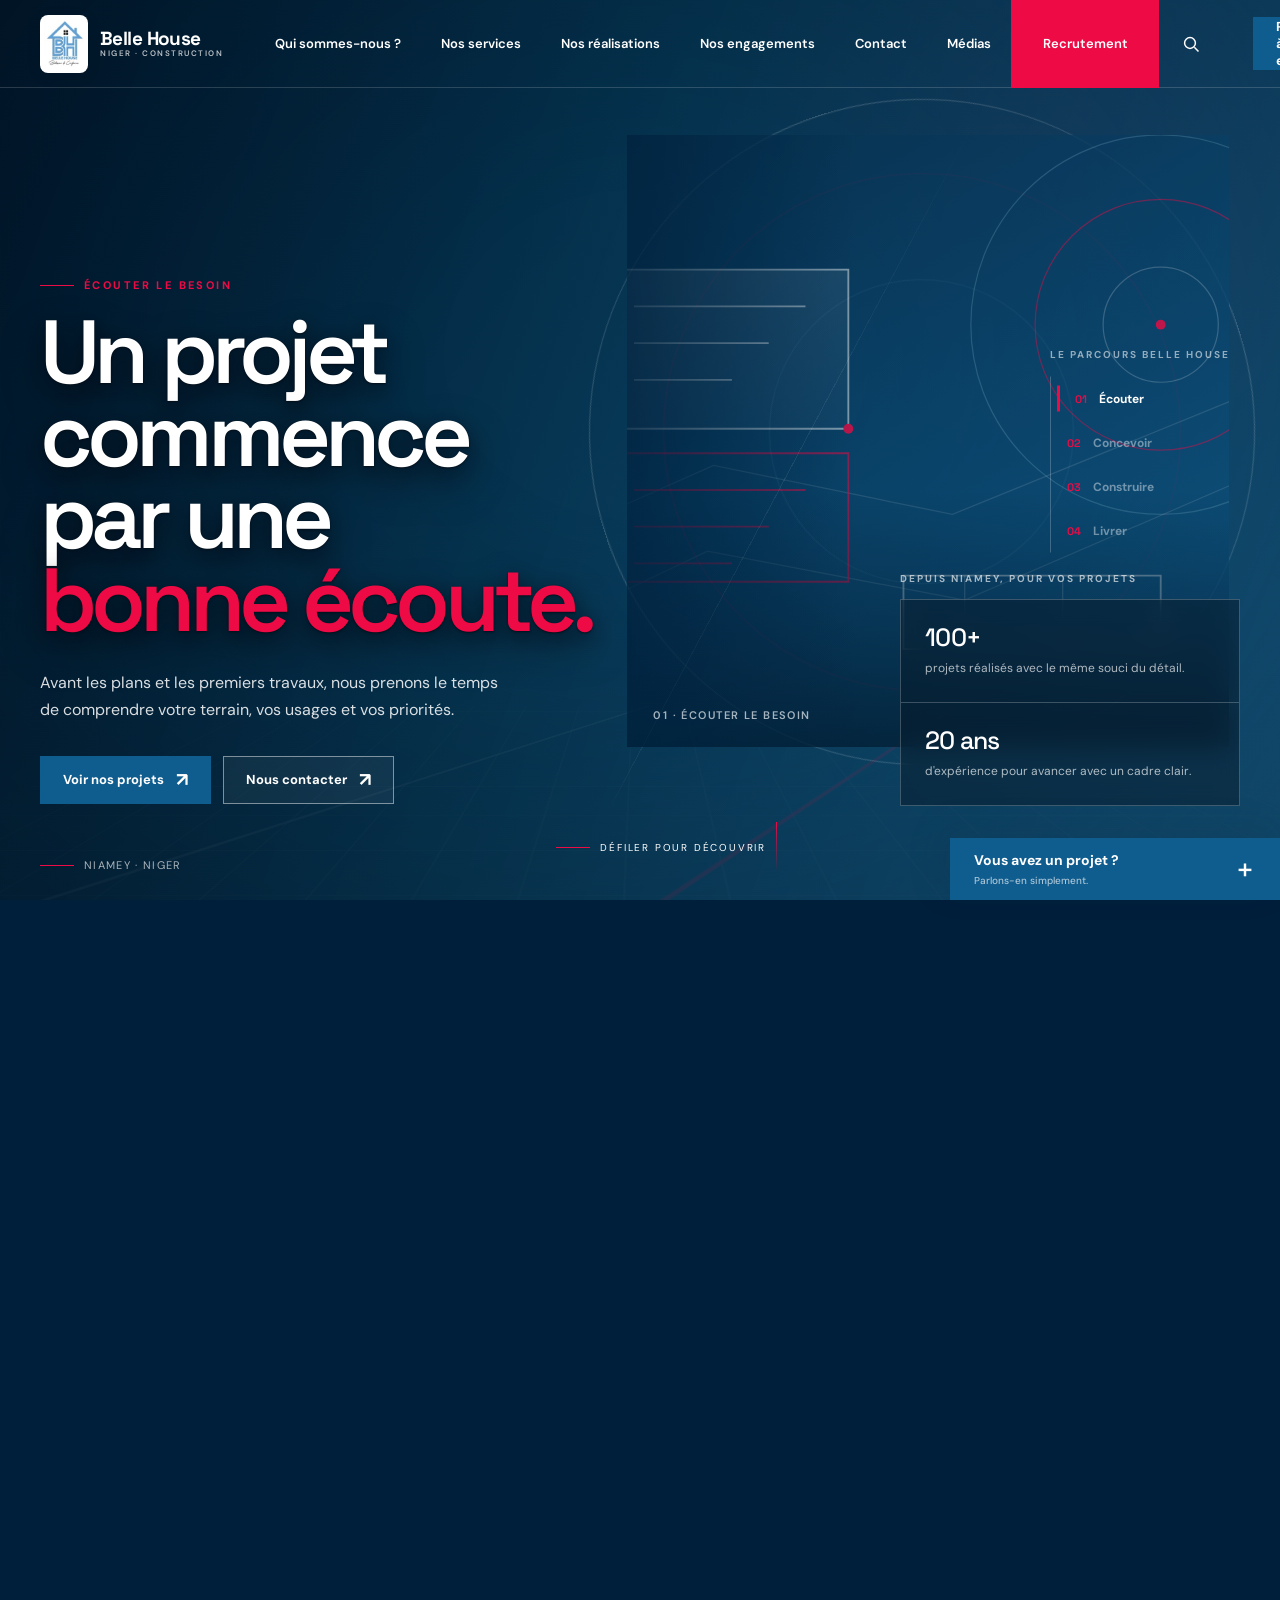
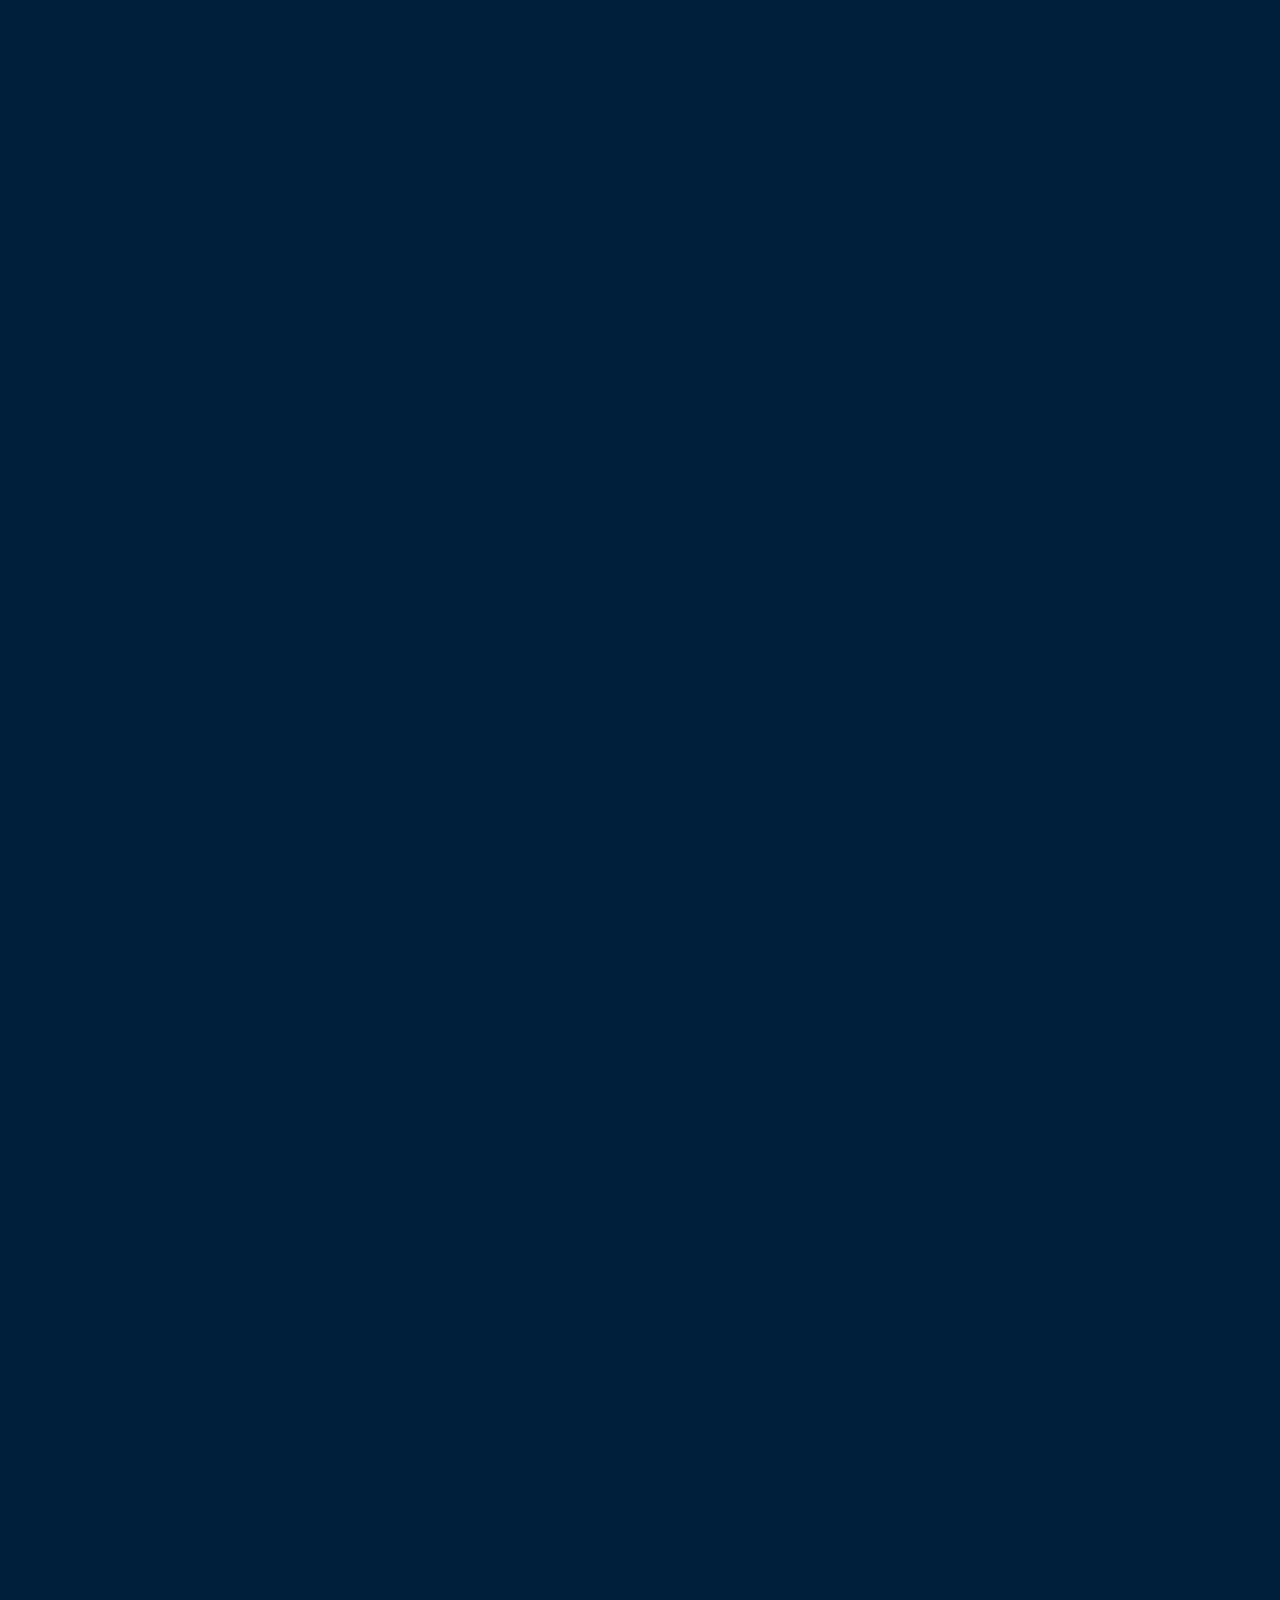
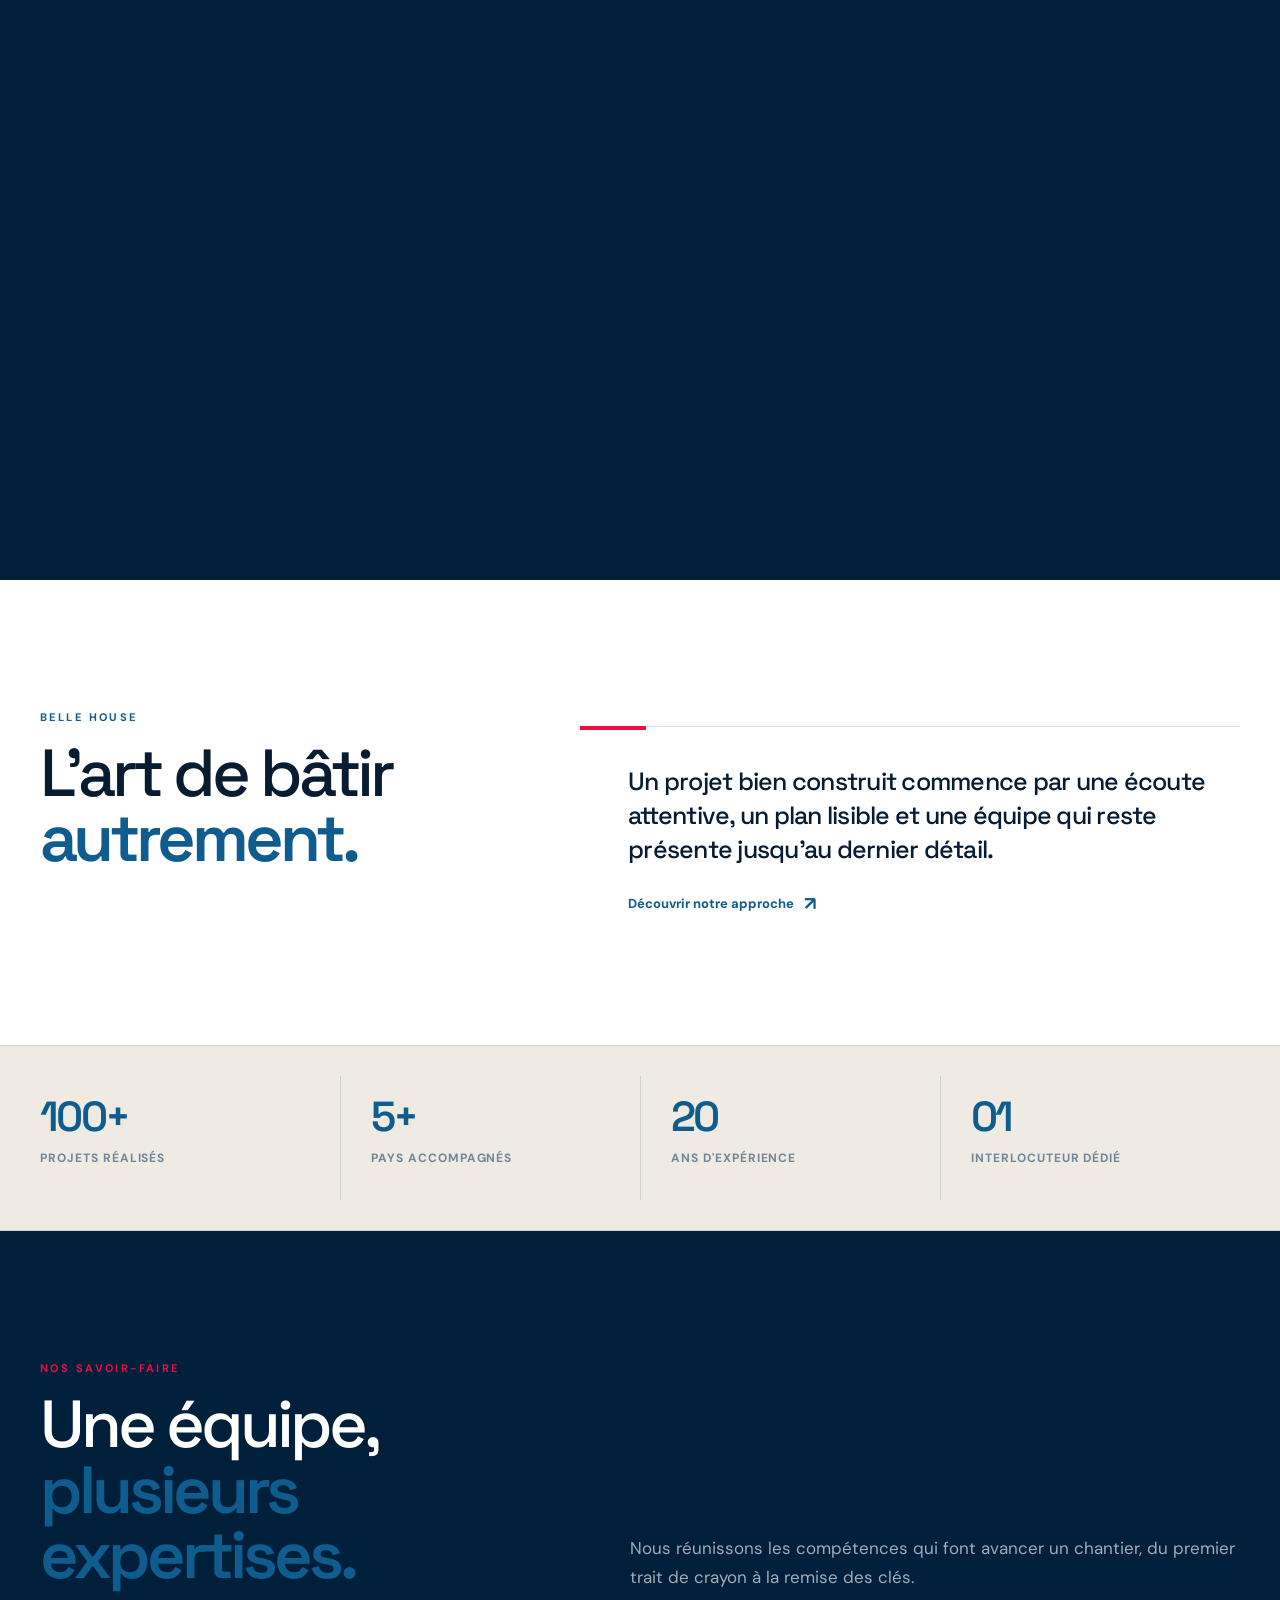
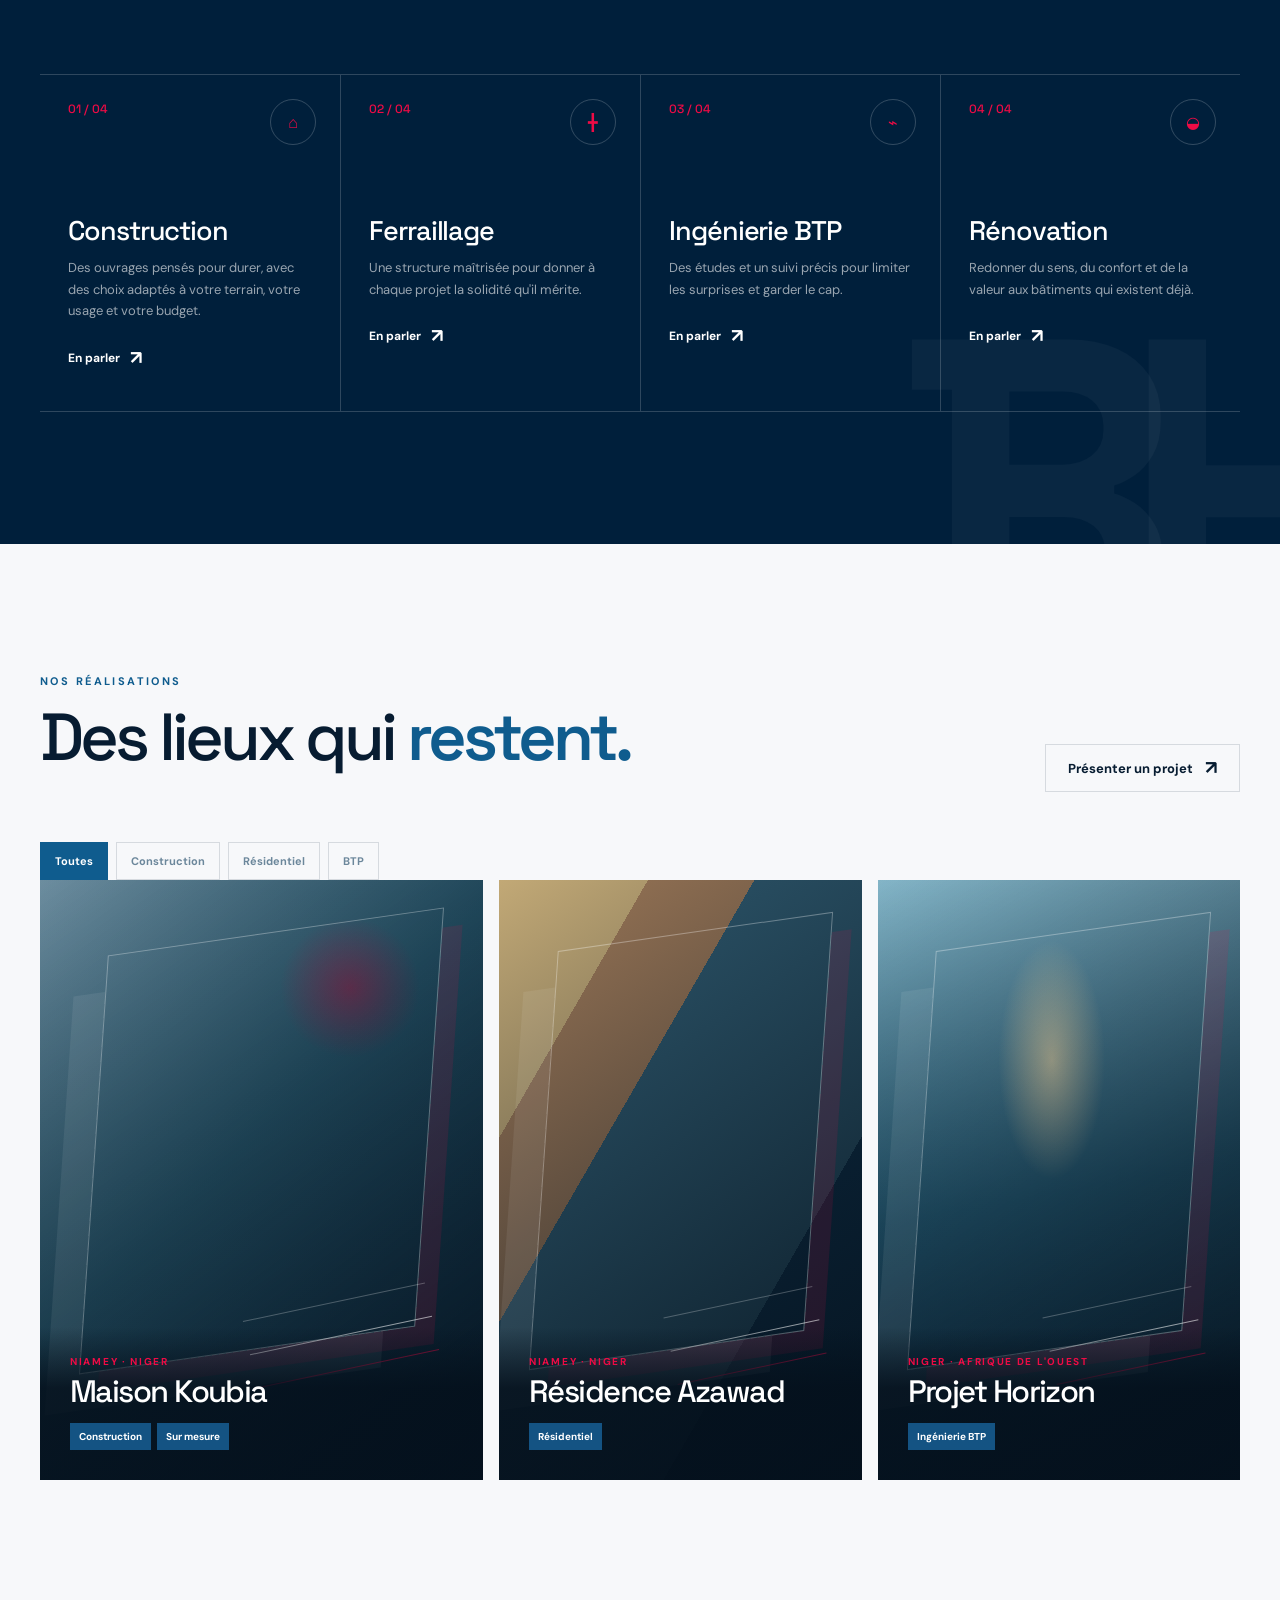
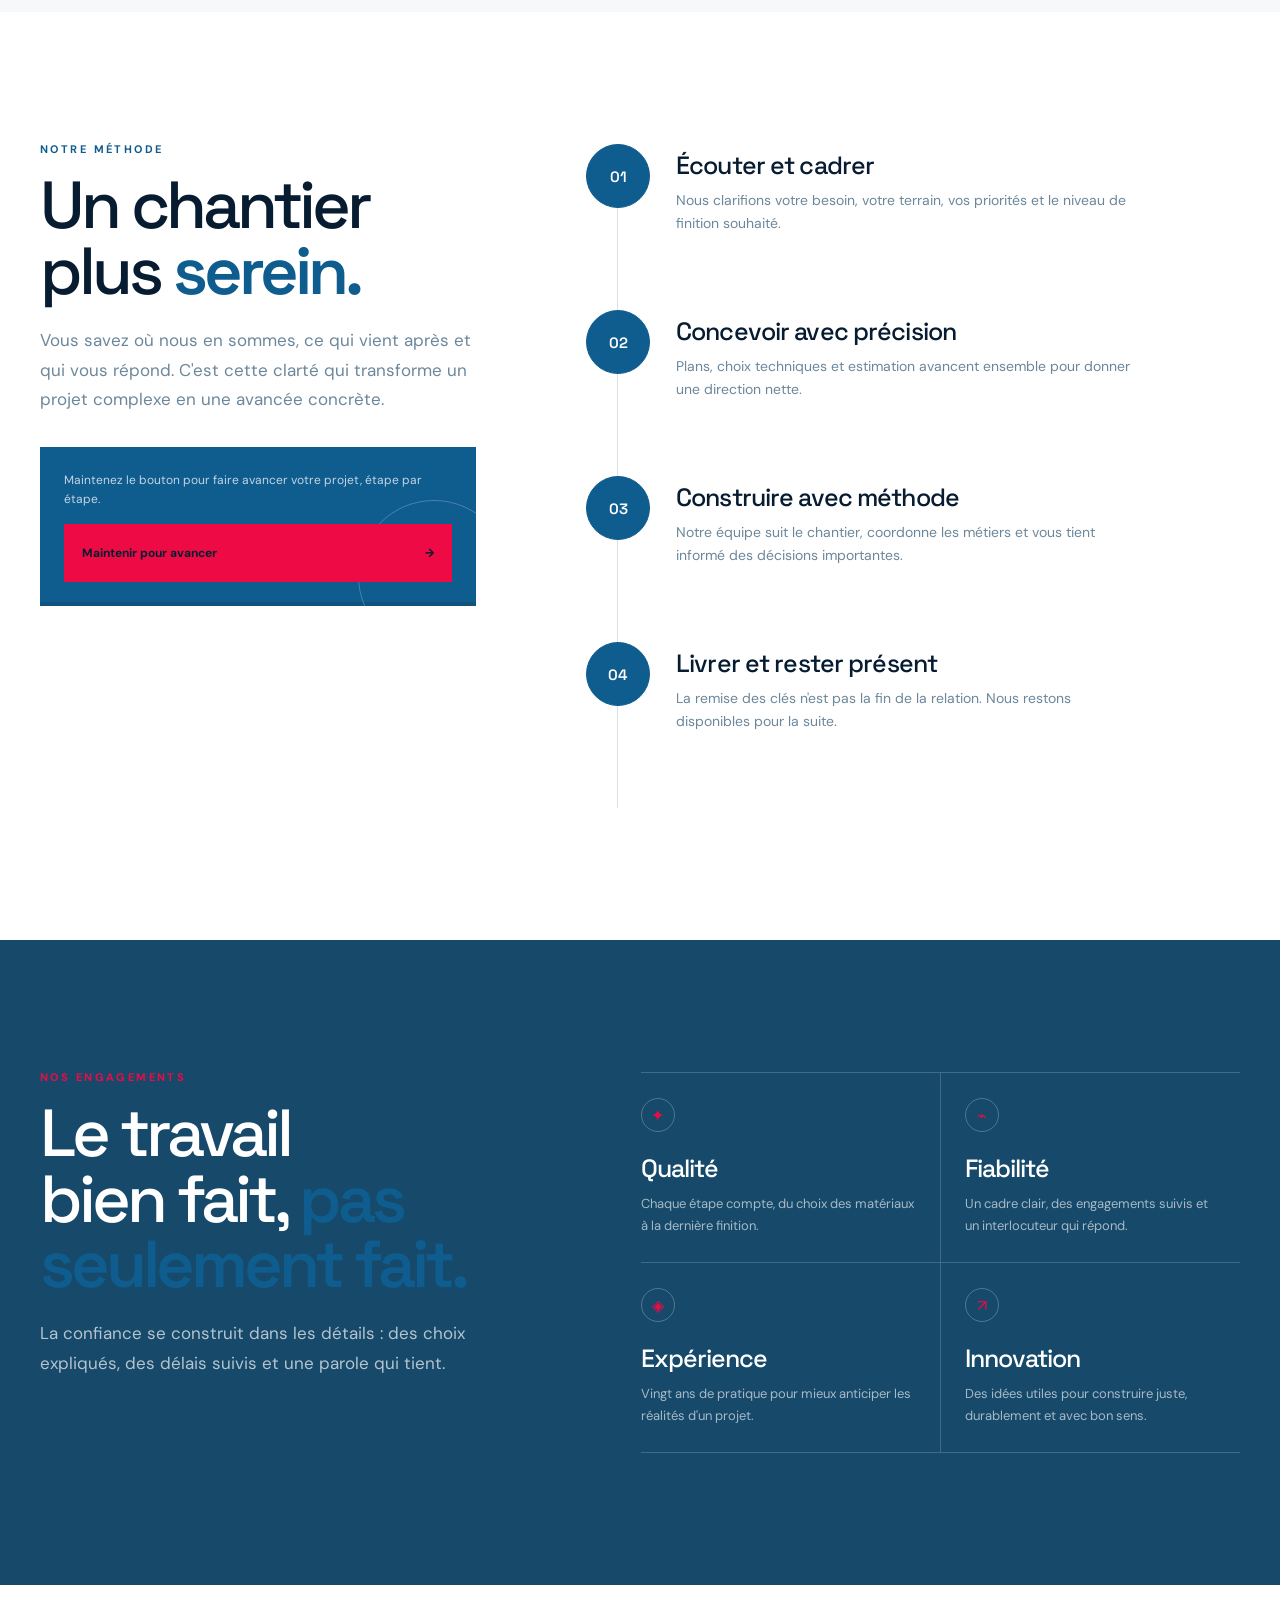
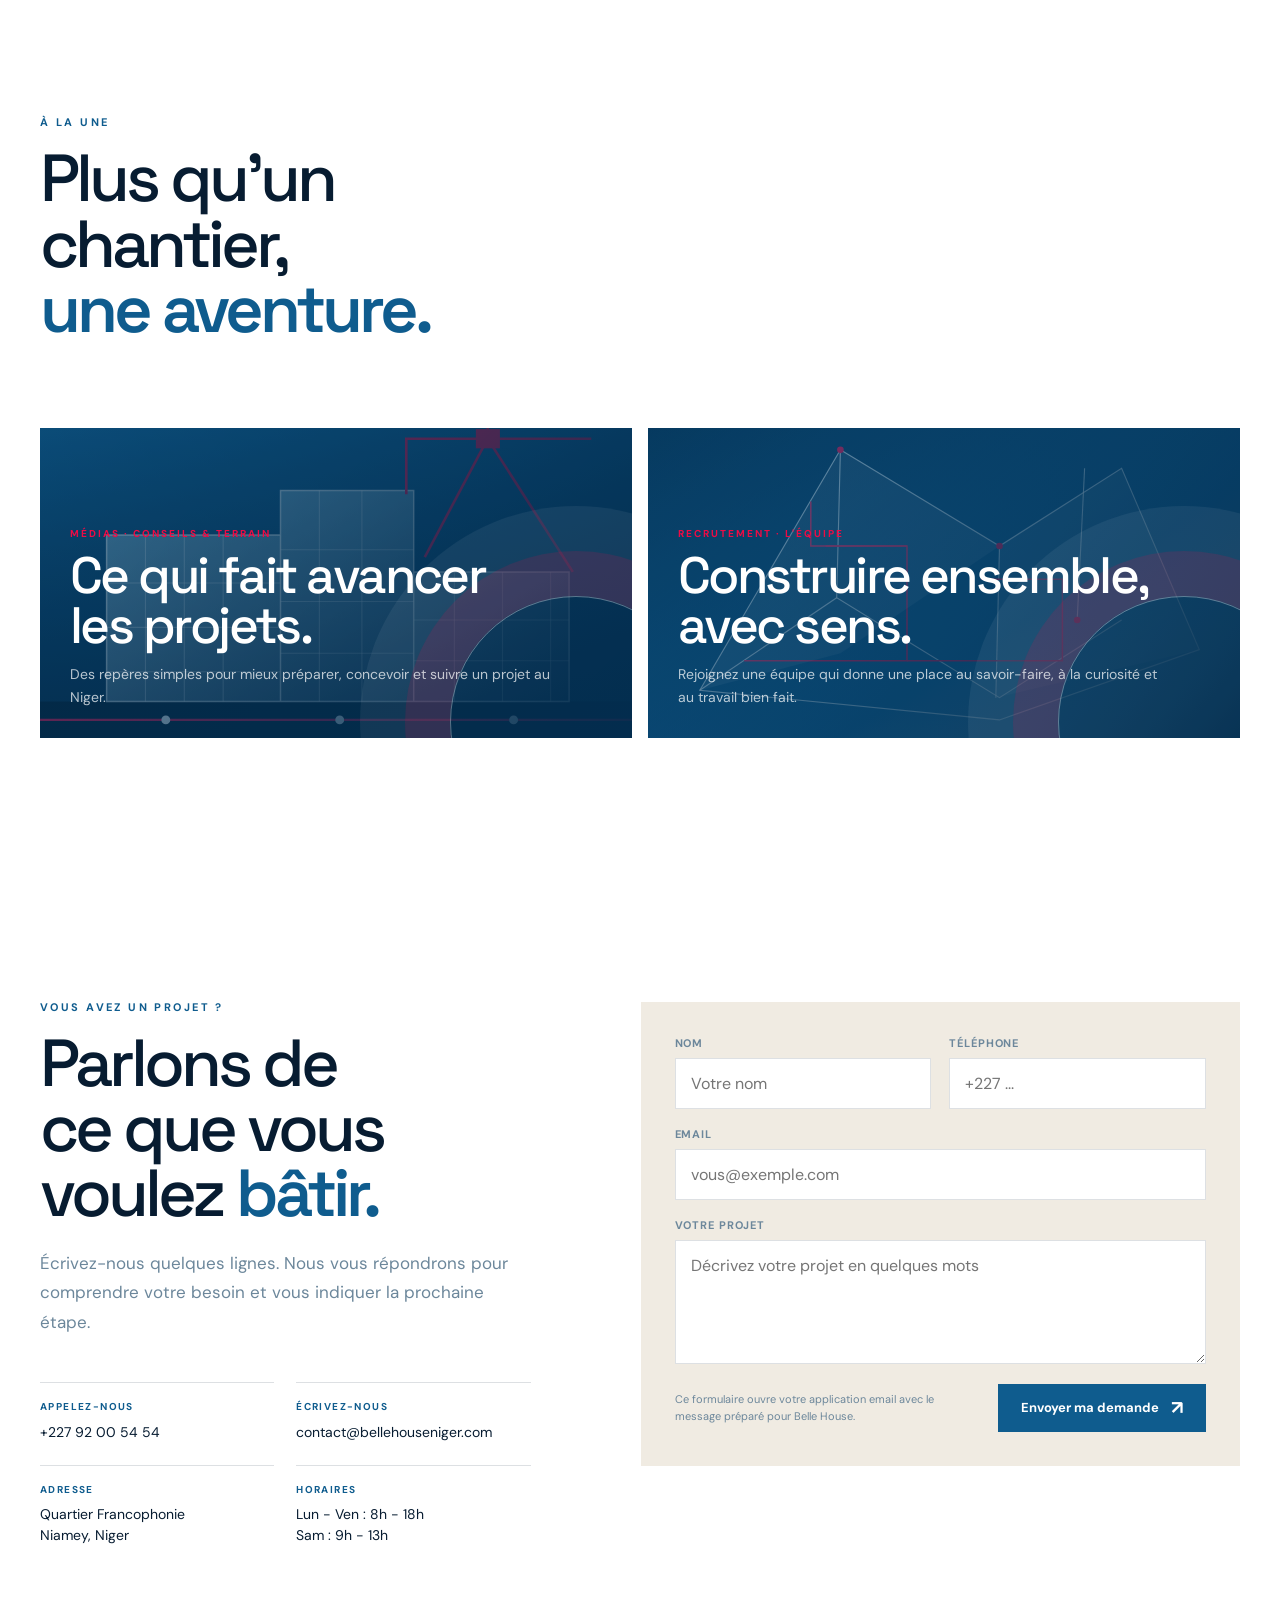
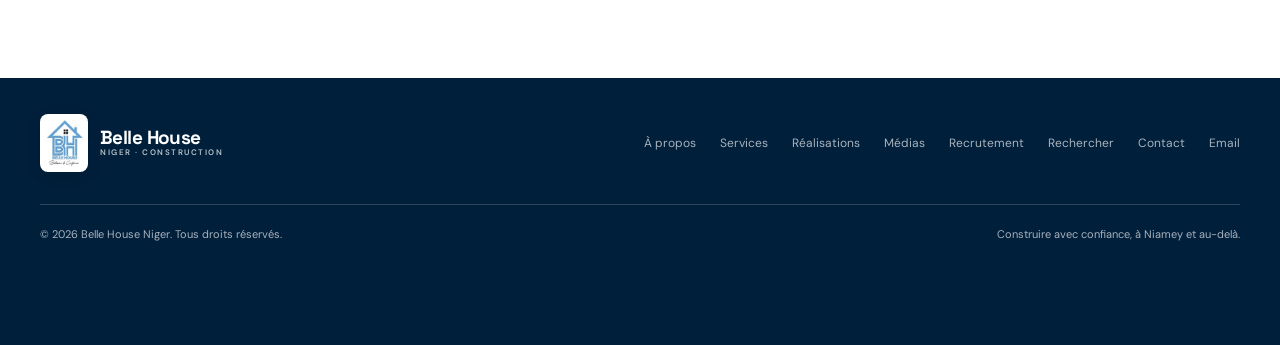
==== commit 54afd6c9: "Add scroll journey, project detail and technical SEO" ====
--- a/belle-house-niger/index.html
+++ b/belle-house-niger/index.html
@@ -6,15 +6,28 @@
   <title>Belle House Niger | L'art de bâtir autrement</title>
   <meta name="description" content="Belle House Niger vous accompagne de la conception à la livraison de vos projets de construction, de ferraillage et d'ingénierie BTP à Niamey et au Niger.">
   <meta name="theme-color" content="#001f3b">
-  <!-- DEPLOY STEP: replace the placeholder absolute URL in og:url and og:image before publishing. -->
+  <meta name="robots" content="index,follow,max-image-preview:large">
+  <link rel="canonical" href="https://www.bellehouseniger.com/">
   <meta property="og:url" content="https://www.bellehouseniger.com/">
+  <meta property="og:type" content="website">
+  <meta property="og:locale" content="fr_NE">
+  <meta property="og:site_name" content="Belle House Niger">
   <meta property="og:image" content="https://www.bellehouseniger.com/assets/belle-house-logo.png">
+  <meta property="og:image:alt" content="Bâtiment durable conçu par Belle House Niger">
   <meta property="og:title" content="Belle House Niger | L'art de bâtir autrement">
   <meta property="og:description" content="Construction, ferraillage et ingénierie BTP, avec un seul interlocuteur pour avancer sereinement.">
+  <meta name="twitter:card" content="summary_large_image">
+  <meta name="twitter:title" content="Belle House Niger | L'art de bâtir autrement">
+  <meta name="twitter:description" content="Construction, ferraillage et ingénierie BTP à Niamey et au Niger.">
+  <meta name="twitter:image" content="https://www.bellehouseniger.com/assets/belle-house-logo.png">
   <link rel="preconnect" href="https://fonts.googleapis.com">
   <link rel="preconnect" href="https://fonts.gstatic.com" crossorigin>
   <link href="https://fonts.googleapis.com/css2?family=DM+Sans:wght@400;500;600;700&family=Space+Grotesk:wght@400;500;600;700&display=swap" rel="stylesheet">
+  <link rel="stylesheet" href="assets/nav.css">
   <link rel="icon" href="data:image/svg+xml,%3Csvg xmlns='http://www.w3.org/2000/svg' viewBox='0 0 100 100'%3E%3Crect width='100' height='100' rx='22' fill='%23175f94'/%3E%3Cpath d='M19 48 50 17l31 31v36H63V60H37v24H19Z' fill='none' stroke='%23fff' stroke-width='7'/%3E%3Cpath d='M32 67h36M50 44v16' stroke='%23f0c77b' stroke-width='5'/%3E%3C/svg%3E">
+  <script type="application/ld+json">
+  {"@context":"https://schema.org","@graph":[{"@type":"Organization","@id":"https://www.bellehouseniger.com/#organization","name":"Belle House Niger","url":"https://www.bellehouseniger.com/","logo":"https://www.bellehouseniger.com/assets/belle-house-logo.png","email":"contact@bellehouseniger.com","telephone":"+22792005454"},{"@type":"LocalBusiness","@id":"https://www.bellehouseniger.com/#localbusiness","name":"Belle House Niger","url":"https://www.bellehouseniger.com/","image":"https://www.bellehouseniger.com/assets/hero-deliver.svg","telephone":"+22792005454","email":"contact@bellehouseniger.com","address":{"@type":"PostalAddress","streetAddress":"Quartier Francophonie","addressLocality":"Niamey","addressCountry":"NE"},"areaServed":"Niger","priceRange":"$$"},{"@type":"WebSite","@id":"https://www.bellehouseniger.com/#website","url":"https://www.bellehouseniger.com/","name":"Belle House Niger","publisher":{"@id":"https://www.bellehouseniger.com/#organization"},"inLanguage":"fr-NE"},{"@type":"WebPage","@id":"https://www.bellehouseniger.com/#webpage","url":"https://www.bellehouseniger.com/","name":"Belle House Niger | L'art de bâtir autrement","isPartOf":{"@id":"https://www.bellehouseniger.com/#website"},"about":{"@id":"https://www.bellehouseniger.com/#localbusiness"},"inLanguage":"fr-NE"}]}
+  </script>
   <style>
     :root {
       --canvas: #f7f8fa;
@@ -72,7 +85,7 @@
     .menu-toggle.open::after { transform: translateY(-7px) rotate(-45deg); }
     .menu-toggle.open span { opacity: 0; }
 
-    .hero { position: relative; height: 270vh; overflow: visible; color: #fff; background: var(--navy); }
+    .hero { position: relative; height: 420vh; overflow: visible; color: #fff; background: var(--navy); }
     .hero-stage { position: sticky; top: 0; height: 100vh; min-height: 720px; overflow: hidden; color: #fff; background: var(--navy); }
     .hero-backdrop { position: absolute; inset: -3%; background: linear-gradient(110deg, rgba(0,20,40,.98) 0%, rgba(4,51,80,.9) 45%, rgba(15,92,142,.7) 100%), radial-gradient(circle at 80% 22%, rgba(238,11,69,.24), transparent 28%), linear-gradient(140deg, #001b31, #2e7596); transform: scale(calc(1 + var(--hero-scale, 0))); transition: transform .1s linear; }
     .hero-backdrop::before { content: ""; position: absolute; inset: -10%; opacity: .35; background: linear-gradient(125deg, transparent 0 34%, rgba(255,255,255,.1) 34.1% 34.35%, transparent 34.45% 58%, rgba(238,11,69,.35) 58.15% 58.35%, transparent 58.45% 100%), repeating-linear-gradient(90deg, transparent 0 98px, rgba(255,255,255,.07) 99px, transparent 100px), repeating-linear-gradient(0deg, transparent 0 108px, rgba(255,255,255,.06) 109px, transparent 110px); transform: perspective(700px) rotateX(54deg) translateY(15%) scale(1.4); transform-origin: center bottom; }
@@ -81,6 +94,12 @@
     .hero-orbit::before, .hero-orbit::after { content: ""; position: absolute; inset: 11%; border: 1px solid rgba(238,11,69,.35); border-radius: inherit; }
     .hero-orbit::after { inset: 27%; border-color: rgba(143,196,220,.32); }
     .hero-axis { position: absolute; right: 24%; top: 14%; bottom: 0; width: 1px; background: linear-gradient(transparent, rgba(255,255,255,.34), transparent); transform: translateY(calc(var(--hero-axis-y, 0) * 1px)) rotate(28deg); transform-origin: top; }
+    .hero-scene-media { position: absolute; z-index: 1; top: 15%; right: 4%; width: min(650px, 47vw); height: 68vh; min-height: 470px; overflow: hidden; opacity: calc(1 - var(--hero-final, 0)); transform: translate3d(calc(var(--hero-orbit-x, 0) * -.35px), calc(var(--hero-orbit-y, 0) * -.25px), 0); transition: opacity .55s var(--soft-ease); }
+    .hero-scene { position: absolute; inset: 0; margin: 0; opacity: 0; transform: translate3d(48px, 0, 0) scale(.96); transition: opacity .7s var(--soft-ease), transform .9s var(--soft-ease); }
+    .hero-scene.active { opacity: .78; transform: none; }
+    .hero-scene::after { content: ""; position: absolute; inset: 0; background: linear-gradient(90deg, rgba(0,31,59,.78), transparent 38%), linear-gradient(0deg, rgba(0,17,33,.78), transparent 42%); }
+    .hero-scene img { width: 100%; height: 100%; object-fit: cover; }
+    .hero-scene figcaption { position: absolute; z-index: 1; right: 26px; bottom: 24px; left: 26px; color: rgba(255,255,255,.82); font: 600 11px/1.5 "DM Sans", sans-serif; letter-spacing: .13em; text-transform: uppercase; }
     .hero-content { position: relative; z-index: 2; width: min(1440px, calc(100% - 80px)); height: 100%; margin: 0 auto; padding-top: 174px; display: grid; grid-template-columns: minmax(0, 1fr) 340px; gap: 80px; align-items: center; transform: translate3d(0, calc(var(--hero-shift, 0) * 1px), 0); opacity: var(--hero-opacity, 1); transition: opacity .16s linear; }
     .eyebrow { display: inline-flex; align-items: center; gap: 10px; margin-bottom: 20px; color: var(--gold); font: 700 11px/1 "DM Sans", sans-serif; letter-spacing: .22em; text-transform: uppercase; }
     .eyebrow::before { content: ""; width: 34px; height: 1px; background: currentColor; }
@@ -92,7 +111,7 @@
     .hero-ready .hero-copy .eyebrow { animation: heroTextIn .7s var(--soft-ease) both; }
     .hero-ready .hero-lede { opacity: 0; animation: heroTextIn .8s var(--soft-ease) .42s both; }
     .hero-ready .hero-actions { opacity: 0; animation: heroTextIn .8s var(--soft-ease) .54s both; }
-    .hero-ready .hero-side { opacity: 0; animation: heroTextIn .8s var(--soft-ease) .68s both; }
+    .hero-ready .hero-side { animation: none; }
     .hero h1 em { color: var(--gold); font-style: normal; }
     .hero-lede { max-width: 590px; margin-bottom: 32px; color: rgba(255,255,255,.85); font-size: 16px; line-height: 1.7; text-wrap: balance; }
     .hero-actions { display: flex; align-items: center; flex-wrap: wrap; gap: 12px; }
@@ -103,7 +122,8 @@
     .btn-ghost:hover { border-color: var(--blue); color: var(--blue); transform: translateY(-2px); }
     .arrow { font-size: 19px; line-height: 0; transition: transform .28s var(--ease); }
     .btn:hover .arrow, a:hover .arrow { transform: translateX(4px); }
-    .hero-side { align-self: end; padding-bottom: 94px; }
+    .hero-side { align-self: end; padding-bottom: 94px; opacity: 0; transform: translateY(28px); pointer-events: none; transition: opacity .6s var(--soft-ease), transform .7s var(--soft-ease); }
+    .hero.scene-final .hero-side { opacity: 1; transform: none; pointer-events: auto; }
     .hero-side-label { margin-bottom: 14px; color: rgba(255,255,255,.63); font-size: 10px; font-weight: 700; letter-spacing: .2em; text-transform: uppercase; }
     .hero-side-card { padding: 24px; border: 1px solid rgba(255,255,255,.22); background: rgba(8,23,37,.45); backdrop-filter: blur(12px); }
     .hero-side-card + .hero-side-card { border-top: 0; }
@@ -122,6 +142,9 @@
     .hero-story li.active { color: #fff; transform: translateX(8px); }
     .hero-story li.active::before { transform: scaleY(1); }
     .hero-story li span { color: var(--gold); font: 600 11px/1 "Space Grotesk", sans-serif; }
+    .hero-copy.is-switching { opacity: 0; transform: translateY(18px); }
+    .hero-copy { transition: opacity .35s var(--soft-ease), transform .5s var(--soft-ease); }
+    .hero.scene-final .hero-copy { max-width: 780px; }
 
     .section { position: relative; padding: 132px 0; }
     .container { width: min(1240px, calc(100% - 80px)); margin: 0 auto; }
@@ -207,6 +230,17 @@
     .value p { margin-bottom: 0; color: rgba(255,255,255,.62); font-size: 13px; line-height: 1.65; }
     .value-mark { width: 34px; height: 34px; display: grid; place-items: center; margin-bottom: 24px; color: var(--gold); border: 1px solid rgba(255,255,255,.25); border-radius: 50%; }
 
+    .editorial-links { background: var(--panel); }
+    .editorial-grid { display: grid; grid-template-columns: repeat(2, 1fr); gap: 16px; }
+    .editorial-card { position: relative; min-height: 310px; display: flex; flex-direction: column; justify-content: end; overflow: hidden; padding: 30px; color: #fff; background: var(--blue); isolation: isolate; }
+    .editorial-card::before { content: ""; position: absolute; z-index: -1; inset: 0; opacity: .76; background: linear-gradient(135deg, rgba(0,31,59,.28), rgba(0,31,59,.95)), url("assets/hero-build.svg") center/cover; transition: transform .8s var(--soft-ease); }
+    .editorial-card::after { content: ""; position: absolute; z-index: -1; right: -70px; bottom: -110px; width: 250px; height: 250px; border: 1px solid rgba(255,255,255,.34); border-radius: 50%; box-shadow: 0 0 0 45px rgba(238,11,69,.14), 0 0 0 90px rgba(255,255,255,.06); }
+    .editorial-card:hover::before { transform: scale(1.06); }
+    .editorial-card.recruit::before { background-image: linear-gradient(135deg, rgba(15,92,142,.22), rgba(0,31,59,.95)), url("assets/hero-conceive.svg"); }
+    .editorial-card small { display: block; margin-bottom: 12px; color: var(--gold); font: 700 10px/1 "DM Sans", sans-serif; letter-spacing: .2em; text-transform: uppercase; }
+    .editorial-card h3 { max-width: 480px; margin: 0 0 12px; font: 500 clamp(30px, 4vw, 52px)/.98 "Space Grotesk", sans-serif; letter-spacing: -.05em; }
+    .editorial-card p { max-width: 480px; margin: 0; color: rgba(255,255,255,.72); font-size: 14px; line-height: 1.6; }
+
     .contact { background: var(--panel); }
     .contact-grid { display: grid; grid-template-columns: .9fr 1.1fr; gap: 110px; align-items: start; }
     .contact-details { margin-top: 44px; display: grid; grid-template-columns: repeat(2, 1fr); gap: 22px; }
@@ -301,7 +335,7 @@
       .brand-mark { width: 40px; height: 48px; }
       .brand-name { font-size: 16px; }
       .brand-sub { font-size: 7px; }
-      .hero { height: 210vh; }
+      .hero { height: 280vh; }
       .hero-stage { min-height: 720px; }
       .hero-content { width: calc(100% - 32px); min-height: 720px; padding-top: 132px; display: block; }
       .hero h1 { max-width: 620px; font-size: clamp(48px, 15vw, 72px); }
@@ -315,6 +349,9 @@
       .hero-orbit { width: 100vw; height: 100vw; right: -34vw; top: 14%; opacity: .6; }
       .hero-axis { right: 16%; }
       .hero-story { display: none; }
+      .hero-scene-media { top: 34%; right: -19%; width: 100vw; height: 52vh; min-height: 360px; opacity: calc(.55 - var(--hero-final, 0) * .55); }
+      .hero-scene::after { background: linear-gradient(90deg, rgba(0,31,59,.84), rgba(0,31,59,.3)), linear-gradient(0deg, rgba(0,17,33,.84), transparent 50%); }
+      .hero-scene figcaption { right: 18px; bottom: 18px; left: 18px; font-size: 9px; }
       .section { padding: 88px 0; }
       .container { width: calc(100% - 32px); }
       .section-title { font-size: clamp(38px, 12vw, 58px); }
@@ -342,6 +379,8 @@
       .step h3 { font-size: 22px; }
       .value-list { grid-template-columns: 1fr; }
       .value, .value:nth-child(even) { min-height: auto; padding: 24px 0; border-left: 0; }
+      .editorial-grid { grid-template-columns: 1fr; }
+      .editorial-card { min-height: 260px; padding: 24px; }
       .contact-details { margin-top: 30px; }
       .contact-form { padding: 22px 18px; }
       .form-grid { grid-template-columns: 1fr; }
@@ -363,6 +402,7 @@
       .hero { height: 100vh; }
       *, *::before, *::after { animation-duration: .001ms !important; animation-iteration-count: 1 !important; transition-duration: .001ms !important; transition-delay: 0s !important; }
       .hero h1 span { opacity: 1; transform: none; }
+      .hero-scene-media { opacity: 0; }
       .reveal, .reveal.in { opacity: 1; transform: none; }
     }
   </style>
@@ -395,11 +435,17 @@
         <div class="hero-backdrop" aria-hidden="true"></div>
         <div class="hero-orbit" aria-hidden="true"></div>
         <div class="hero-axis" aria-hidden="true"></div>
+        <div class="hero-scene-media" aria-label="Étapes d'un projet Belle House">
+          <figure class="hero-scene active"><img src="assets/hero-listen.svg" width="1600" height="1000" fetchpriority="high" alt="Plan et repères pour écouter et cadrer un projet de construction"><figcaption>01 · Écouter le besoin</figcaption></figure>
+          <figure class="hero-scene"><img src="assets/hero-conceive.svg" width="1600" height="1000" loading="lazy" alt="Tracés architecturaux pour concevoir une solution BTP"><figcaption>02 · Concevoir avec précision</figcaption></figure>
+          <figure class="hero-scene"><img src="assets/hero-build.svg" width="1600" height="1000" loading="lazy" alt="Bâtiment en construction suivi par une grue"><figcaption>03 · Construire avec méthode</figcaption></figure>
+          <figure class="hero-scene"><img src="assets/hero-deliver.svg" width="1600" height="1000" loading="lazy" alt="Bâtiment achevé prêt à être livré"><figcaption>04 · Livrer un lieu durable</figcaption></figure>
+        </div>
         <div class="hero-content">
-          <div class="hero-copy reveal in">
-            <span class="eyebrow">Bâtisseur de confiance</span>
-            <h1 id="hero-title"><span>Construire <em>mieux.</em></span><span>Vivre <em>pleinement.</em></span></h1>
-            <p class="hero-lede">De la conception à la livraison, Belle House vous accompagne avec rigueur, clarté et passion pour donner une forme durable à vos projets au Niger.</p>
+          <div class="hero-copy reveal in" id="hero-copy">
+            <span class="eyebrow" id="hero-eyebrow">Écouter le besoin</span>
+            <h1 id="hero-title"><span>Un projet commence</span><span>par une <em>bonne écoute.</em></span></h1>
+            <p class="hero-lede" id="hero-lede">Avant les plans et les premiers travaux, nous prenons le temps de comprendre votre terrain, vos usages et vos priorités.</p>
             <div class="hero-actions">
               <a class="btn btn-primary" href="realisations.html">Voir nos projets <span class="arrow">↗</span></a>
               <a class="btn btn-outline" href="contact.html">Nous contacter <span class="arrow">↗</span></a>
@@ -474,9 +520,9 @@
           <button class="filter-btn" type="button" data-filter="btp">BTP</button>
         </div>
         <div class="project-grid" id="project-grid">
-          <article class="project-card large reveal" data-category="construction"><div class="project-art" aria-hidden="true"></div><div class="project-content"><span class="project-location">Niamey · Niger</span><h3>Maison Koubia</h3><div class="project-tags"><span class="project-tag">Construction</span><span class="project-tag">Sur mesure</span></div></div></article>
-          <article class="project-card reveal delay-1" data-category="residence"><div class="project-art" aria-hidden="true"></div><div class="project-content"><span class="project-location">Niamey · Niger</span><h3>Résidence Azawad</h3><div class="project-tags"><span class="project-tag">Résidentiel</span></div></div></article>
-          <article class="project-card reveal delay-2" data-category="btp"><div class="project-art" aria-hidden="true"></div><div class="project-content"><span class="project-location">Niger · Afrique de l'Ouest</span><h3>Projet Horizon</h3><div class="project-tags"><span class="project-tag">Ingénierie BTP</span></div></div></article>
+          <a class="project-card large reveal" data-category="construction" href="realisation-maison-koubia.html"><div class="project-art" aria-hidden="true"></div><div class="project-content"><span class="project-location">Niamey · Niger</span><h3>Maison Koubia</h3><div class="project-tags"><span class="project-tag">Construction</span><span class="project-tag">Sur mesure</span></div></div></a>
+          <a class="project-card reveal delay-1" data-category="residence" href="realisations.html#residence-azawad"><div class="project-art" aria-hidden="true"></div><div class="project-content"><span class="project-location">Niamey · Niger</span><h3>Résidence Azawad</h3><div class="project-tags"><span class="project-tag">Résidentiel</span></div></div></a>
+          <a class="project-card reveal delay-2" data-category="btp" href="realisations.html#projet-horizon"><div class="project-art" aria-hidden="true"></div><div class="project-content"><span class="project-location">Niger · Afrique de l'Ouest</span><h3>Projet Horizon</h3><div class="project-tags"><span class="project-tag">Ingénierie BTP</span></div></div></a>
         </div>
       </div>
     </section>
@@ -510,6 +556,19 @@
           <article class="value reveal delay-1"><span class="value-mark">⌁</span><h3>Fiabilité</h3><p>Un cadre clair, des engagements suivis et un interlocuteur qui répond.</p></article>
           <article class="value reveal delay-2"><span class="value-mark">◈</span><h3>Expérience</h3><p>Vingt ans de pratique pour mieux anticiper les réalités d'un projet.</p></article>
           <article class="value reveal delay-3"><span class="value-mark">↗</span><h3>Innovation</h3><p>Des idées utiles pour construire juste, durablement et avec bon sens.</p></article>
+        </div>
+      </div>
+    </section>
+
+    <section class="section editorial-links" aria-labelledby="editorial-title">
+      <div class="container">
+        <div class="services-head reveal">
+          <div><span class="section-kicker">À la une</span><h2 class="section-title" id="editorial-title">Plus qu'un chantier, <strong>une aventure.</strong></h2></div>
+          <p class="section-lede">Découvrez les idées qui nourrissent nos projets et les talents qui font avancer Belle House au quotidien.</p>
+        </div>
+        <div class="editorial-grid">
+          <a class="editorial-card reveal" href="media.html"><small>Médias · Conseils & terrain</small><h3>Ce qui fait avancer les projets.</h3><p>Des repères simples pour mieux préparer, concevoir et suivre un projet au Niger.</p></a>
+          <a class="editorial-card recruit reveal delay-1" href="recrutement.html"><small>Recrutement · L'équipe</small><h3>Construire ensemble, avec sens.</h3><p>Rejoignez une équipe qui donne une place au savoir-faire, à la curiosité et au travail bien fait.</p></a>
         </div>
       </div>
     </section>
@@ -543,7 +602,7 @@
 
   <footer class="footer">
     <div class="container">
-      <div class="footer-main"><a class="brand" href="#top" aria-label="Retour en haut"><span class="brand-mark"><img src="assets/belle-house-logo.png" alt="Belle House"></span><span class="brand-copy"><span class="brand-name">Belle House</span><span class="brand-sub">Niger · Construction</span></span></a><div class="footer-links"><a href="a-propos.html">À propos</a><a href="services.html">Services</a><a href="realisations.html">Réalisations</a><a href="contact.html">Contact</a><a href="mailto:contact@bellehouseniger.com">Email</a></div></div>
+      <div class="footer-main"><a class="brand" href="#top" aria-label="Retour en haut"><span class="brand-mark"><img src="assets/belle-house-logo.png" alt="Belle House"></span><span class="brand-copy"><span class="brand-name">Belle House</span><span class="brand-sub">Niger · Construction</span></span></a><div class="footer-links"><a href="a-propos.html">À propos</a><a href="services.html">Services</a><a href="realisations.html">Réalisations</a><a href="media.html">Médias</a><a href="recrutement.html">Recrutement</a><a href="recherche.html">Rechercher</a><a href="contact.html">Contact</a><a href="mailto:contact@bellehouseniger.com">Email</a></div></div>
       <div class="footer-bottom"><span>© 2026 Belle House Niger. Tous droits réservés.</span><span>Construire avec confiance, à Niamey et au-delà.</span></div>
     </div>
   </footer>
@@ -566,6 +625,7 @@
     <button type="button" id="mobile-chat"><svg viewBox="0 0 24 24" fill="none" stroke="currentColor" stroke-width="2"><path d="M20 11.5a8 8 0 0 1-8 8c-1.3 0-2.5-.3-3.6-.9L4 20l1.4-3.8A8 8 0 1 1 20 11.5Z"/><path d="M8 12h.01M12 12h.01M16 12h.01" stroke-linecap="round"/></svg><span>Chat IA</span></button>
   </div>
 
+  <script src="assets/nav.js"></script>
   <script>
     (() => {
       const header = document.getElementById('site-header');
@@ -580,9 +640,37 @@
       const chatForm = document.getElementById('chat-form');
       const chatInput = document.getElementById('chat-input');
       const hero = document.querySelector('.hero');
+      const heroCopy = document.getElementById('hero-copy');
+      const heroEyebrow = document.getElementById('hero-eyebrow');
+      const heroTitle = document.getElementById('hero-title');
+      const heroLede = document.getElementById('hero-lede');
+      const heroScenes = [...document.querySelectorAll('.hero-scene')];
       const heroStep = document.getElementById('hero-step');
       const heroStory = [...document.querySelectorAll('.hero-story li')];
+      const heroContent = [
+        { eyebrow: 'Écouter le besoin', title: '<span>Un projet commence</span><span>par une <em>bonne écoute.</em></span>', lede: 'Avant les plans et les premiers travaux, nous prenons le temps de comprendre votre terrain, vos usages et vos priorités.' },
+        { eyebrow: 'Concevoir avec précision', title: '<span>Dessiner une <em>direction</em></span><span>claire.</span>', lede: 'Plans, choix techniques et budget avancent ensemble pour donner à votre projet une direction lisible.' },
+        { eyebrow: 'Construire avec méthode', title: '<span>Construire avec</span><span><em>méthode.</em></span>', lede: 'Sur le terrain, nous coordonnons les métiers, suivons les étapes et gardons les décisions importantes visibles.' },
+        { eyebrow: 'Livrer un lieu durable', title: '<span>Livrer un lieu</span><span>qui vous <em>ressemble.</em></span>', lede: 'Chaque finition compte. Nous avançons jusqu’à la remise des clés avec la même exigence qu’au premier échange.' },
+        { eyebrow: 'Bâtisseur de confiance', title: '<span>Construire <em>mieux.</em></span><span>Vivre <em>pleinement.</em></span>', lede: 'De la conception à la livraison, Belle House vous accompagne avec rigueur, clarté et passion pour donner une forme durable à vos projets au Niger.' }
+      ];
+      let currentHeroContent = -1;
+      let heroSwitchTimer = 0;
       let heroFrame = 0;
+
+      const showHeroContent = index => {
+        if (index === currentHeroContent || !heroCopy) return;
+        currentHeroContent = index;
+        heroCopy.classList.add('is-switching');
+        window.clearTimeout(heroSwitchTimer);
+        heroSwitchTimer = window.setTimeout(() => {
+          const content = heroContent[index];
+          heroEyebrow.textContent = content.eyebrow;
+          heroTitle.innerHTML = content.title;
+          heroLede.textContent = content.lede;
+          heroCopy.classList.remove('is-switching');
+        }, 180);
+      };
 
       const onScroll = () => {
         header.classList.toggle('scrolled', window.scrollY > 30);
@@ -593,11 +681,18 @@
           const heroRange = Math.max(1, hero.offsetHeight - window.innerHeight);
           const progress = Math.min(1, Math.max(0, (window.scrollY - heroTop) / heroRange));
           hero.style.setProperty('--hero-shift', (progress * -74).toFixed(2));
-          hero.style.setProperty('--hero-opacity', (1 - progress * .78).toFixed(3));
+          hero.style.setProperty('--hero-opacity', (1 - Math.max(0, progress - .78) * .1).toFixed(3));
           hero.style.setProperty('--hero-scale', (progress * .035).toFixed(3));
           hero.style.setProperty('--hero-orbit-x', (progress * -46).toFixed(2));
           hero.style.setProperty('--hero-orbit-y', (progress * 34).toFixed(2));
           hero.style.setProperty('--hero-axis-y', (progress * 86).toFixed(2));
+          const finality = Math.min(1, Math.max(0, (progress - .78) / .22));
+          const activeScene = Math.min(heroScenes.length - 1, Math.floor(Math.min(.779, progress) / .78 * heroScenes.length));
+          const finalScene = finality > 0;
+          hero.style.setProperty('--hero-final', finality.toFixed(3));
+          hero.classList.toggle('scene-final', finalScene);
+          heroScenes.forEach((scene, index) => scene.classList.toggle('active', index === activeScene));
+          showHeroContent(finalScene ? 4 : activeScene);
           const activeStory = Math.min(heroStory.length - 1, Math.floor(progress * heroStory.length));
           heroStory.forEach((item, index) => item.classList.toggle('active', index === activeStory));
           if (heroStep) heroStep.textContent = `0${activeStory + 1} / 04`;
--- a/belle-house-niger/assets/nav.css
+++ b/belle-house-niger/assets/nav.css
@@ -0,0 +1,46 @@
+/* Shared navigation, hover windows and search overlay */
+.primary-nav { position: relative; }
+.primary-nav .nav-item { position: relative; display: flex; align-items: stretch; }
+.primary-nav .nav-item > a { width: 100%; }
+.mega-menu { position: absolute; top: calc(100% + 1px); left: 0; min-width: 260px; display: grid; gap: 2px; padding: 10px; border: 1px solid rgba(16,40,59,.12); background: rgba(255,255,255,.98); box-shadow: 0 22px 48px rgba(5,21,34,.16); opacity: 0; visibility: hidden; transform: translateY(10px); transition: opacity .24s var(--ease), visibility .24s var(--ease), transform .24s var(--ease); }
+.nav-item:hover .mega-menu, .nav-item:focus-within .mega-menu, .nav-item.open .mega-menu { opacity: 1; visibility: visible; transform: translateY(0); }
+.mega-menu a { min-height: 42px; display: flex; align-items: center; padding: 0 12px; color: var(--ink); border-bottom: 1px solid rgba(16,40,59,.08); font-size: 12px; font-weight: 600; white-space: nowrap; }
+.mega-menu a:last-child { border-bottom: 0; }
+.mega-menu a:hover { color: var(--blue); background: rgba(143,196,220,.16); }
+.mega-menu a::after { display: none !important; }
+.nav-search { width: 62px; min-width: 62px; height: 100%; display: grid; place-items: center; color: inherit; border-left: 1px solid rgba(16,40,59,.12); background: transparent; transition: background .25s var(--ease), color .25s var(--ease); }
+.nav-search:hover { color: #fff; background: var(--gold); }
+.primary-nav .nav-recruitment { min-width: 148px; color: #fff; background: var(--gold); }
+.primary-nav .nav-recruitment:hover { color: #fff; background: #c9093a; }
+.nav-search svg { width: 20px; height: 20px; }
+.search-overlay { position: fixed; z-index: 90; inset: 0; display: grid; align-content: start; padding-top: 138px; color: var(--ink); background: rgba(255,255,255,.98); opacity: 0; visibility: hidden; transform: translateY(-14px); transition: opacity .28s var(--soft-ease), visibility .28s var(--soft-ease), transform .28s var(--soft-ease); }
+.search-overlay.open { opacity: 1; visibility: visible; transform: none; }
+.search-shell { width: min(1040px, calc(100% - 80px)); margin: 0 auto; }
+.search-topline { display: flex; align-items: center; justify-content: space-between; gap: 20px; margin-bottom: 24px; color: var(--blue); font-size: 11px; font-weight: 700; letter-spacing: .2em; text-transform: uppercase; }
+.search-close { width: 46px; height: 46px; display: grid; place-items: center; color: var(--ink); border: 1px solid var(--line); background: transparent; font-size: 26px; }
+.search-form { display: grid; grid-template-columns: 1fr 56px; border-bottom: 2px solid var(--ink); }
+.search-form input { min-width: 0; padding: 20px 0; color: var(--ink); border: 0; outline: 0; background: transparent; font: 500 clamp(32px, 5vw, 64px)/1 "Space Grotesk", sans-serif; letter-spacing: -.05em; }
+.search-form button { color: #fff; background: var(--gold); }
+.search-hints { display: flex; flex-wrap: wrap; gap: 9px; margin-top: 24px; }
+.search-hints a { padding: 9px 12px; color: var(--ink-soft); border: 1px solid var(--line); font-size: 11px; font-weight: 700; }
+.search-hints a:hover { color: #fff; border-color: var(--blue); background: var(--blue); }
+.search-underlay { position: fixed; inset: 0; z-index: -1; background: radial-gradient(circle at 76% 28%, rgba(143,196,220,.18), transparent 28%); pointer-events: none; }
+.search-results { display: none; margin-top: 34px; padding-top: 24px; border-top: 1px solid var(--line); }
+.search-results.show { display: grid; gap: 10px; }
+.search-result { display: flex; justify-content: space-between; gap: 18px; padding: 15px 0; color: var(--ink); border-bottom: 1px solid rgba(16,40,59,.08); font-size: 14px; }
+.search-result span { color: var(--blue); font-size: 11px; font-weight: 700; }
+@media (max-width: 1080px) { .mega-menu { min-width: 220px; } .nav-search { width: 54px; min-width: 54px; } }
+@media (max-width: 760px) {
+  .primary-nav .nav-item { display: block; }
+  .primary-nav .nav-item > a { width: auto; display: flex; justify-content: space-between; }
+  .nav-item.has-menu > a::before { content: "+"; order: 2; color: var(--gold); font-size: 18px; font-weight: 400; }
+  .nav-item.open > a::before { content: "−"; }
+  .mega-menu { position: static; min-width: 0; display: none; margin: 0 10px 8px; padding: 4px 0 4px 14px; border: 0; border-left: 2px solid var(--gold); box-shadow: none; opacity: 1; visibility: visible; transform: none; background: transparent; }
+  .nav-item.open .mega-menu { display: grid; }
+  .mega-menu a { min-height: 36px; padding: 0 10px; font-size: 11px; }
+  .nav-search { width: 48px; min-width: 48px; height: 48px; margin: 8px 10px 0; border: 1px solid var(--line); }
+  .search-overlay { padding-top: 100px; }
+  .search-shell { width: calc(100% - 32px); }
+  .search-form { grid-template-columns: 1fr 48px; }
+  .search-form input { font-size: 36px; }
+}
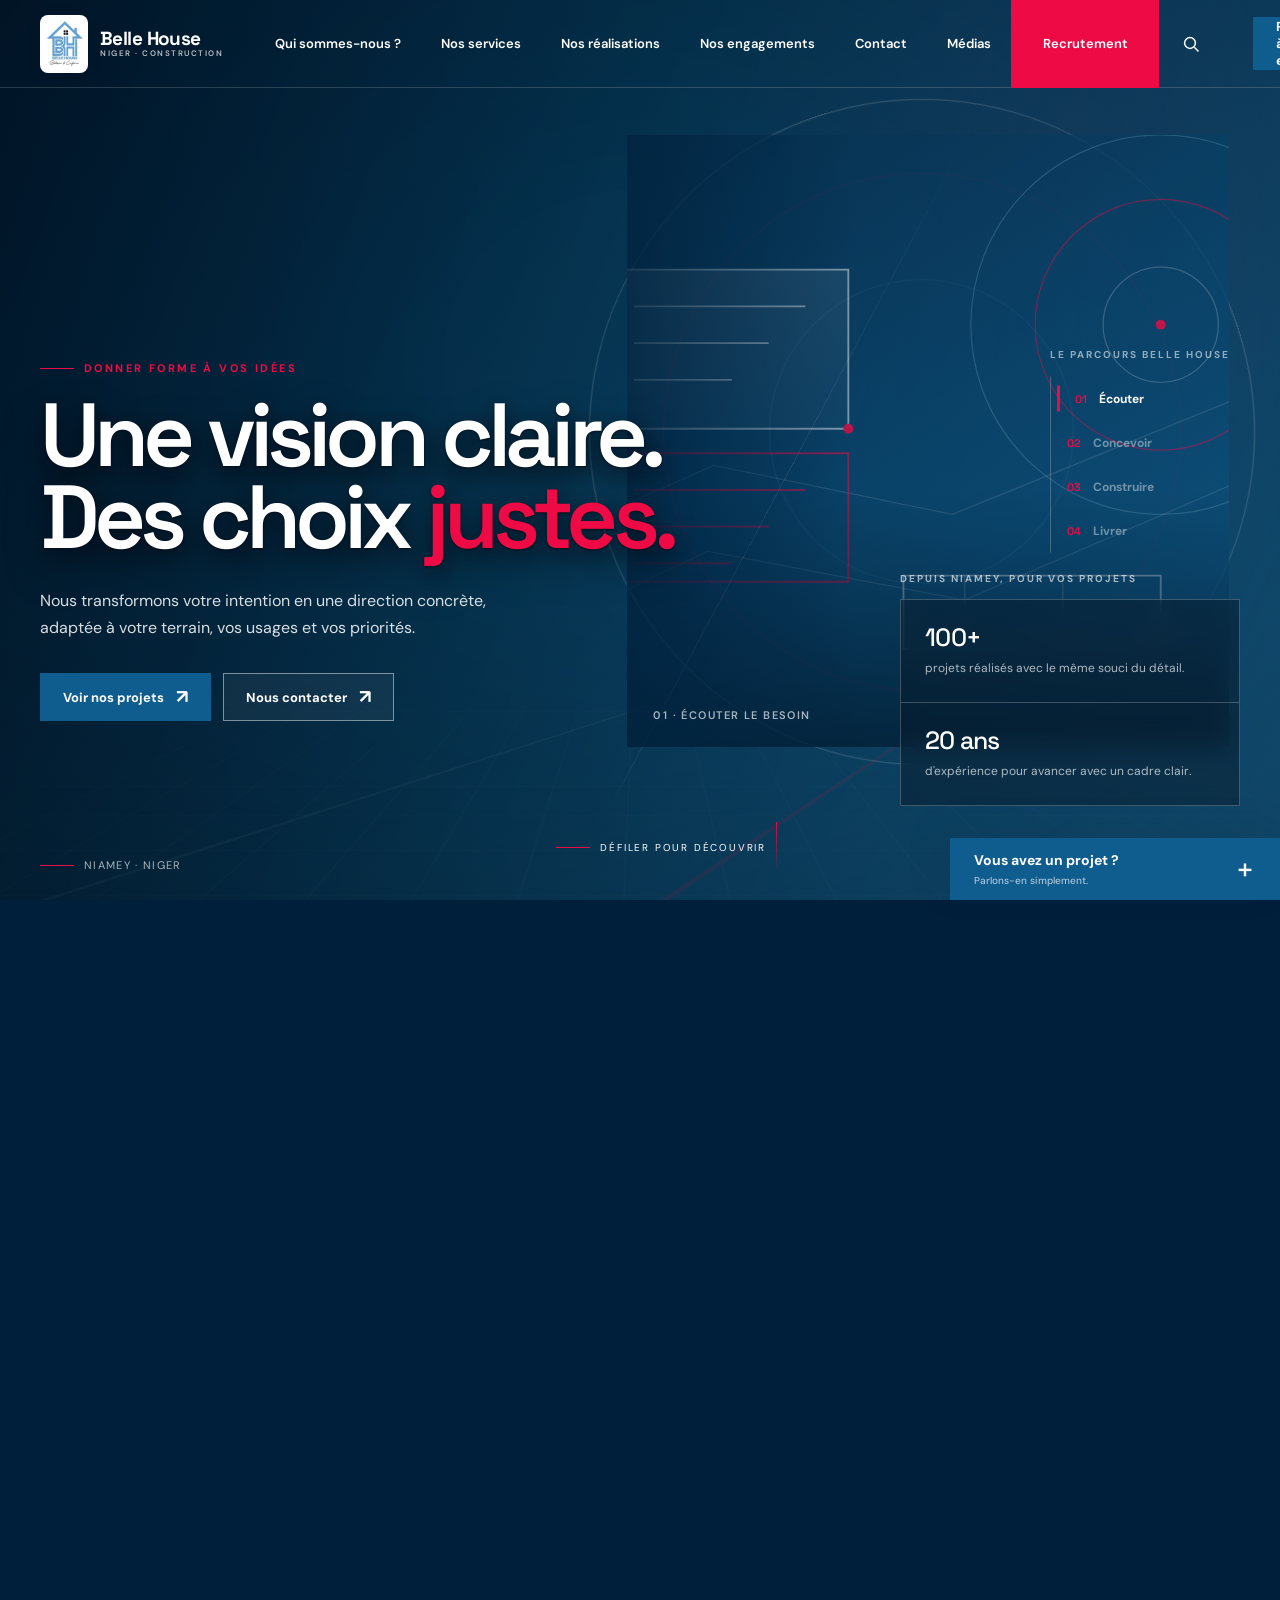
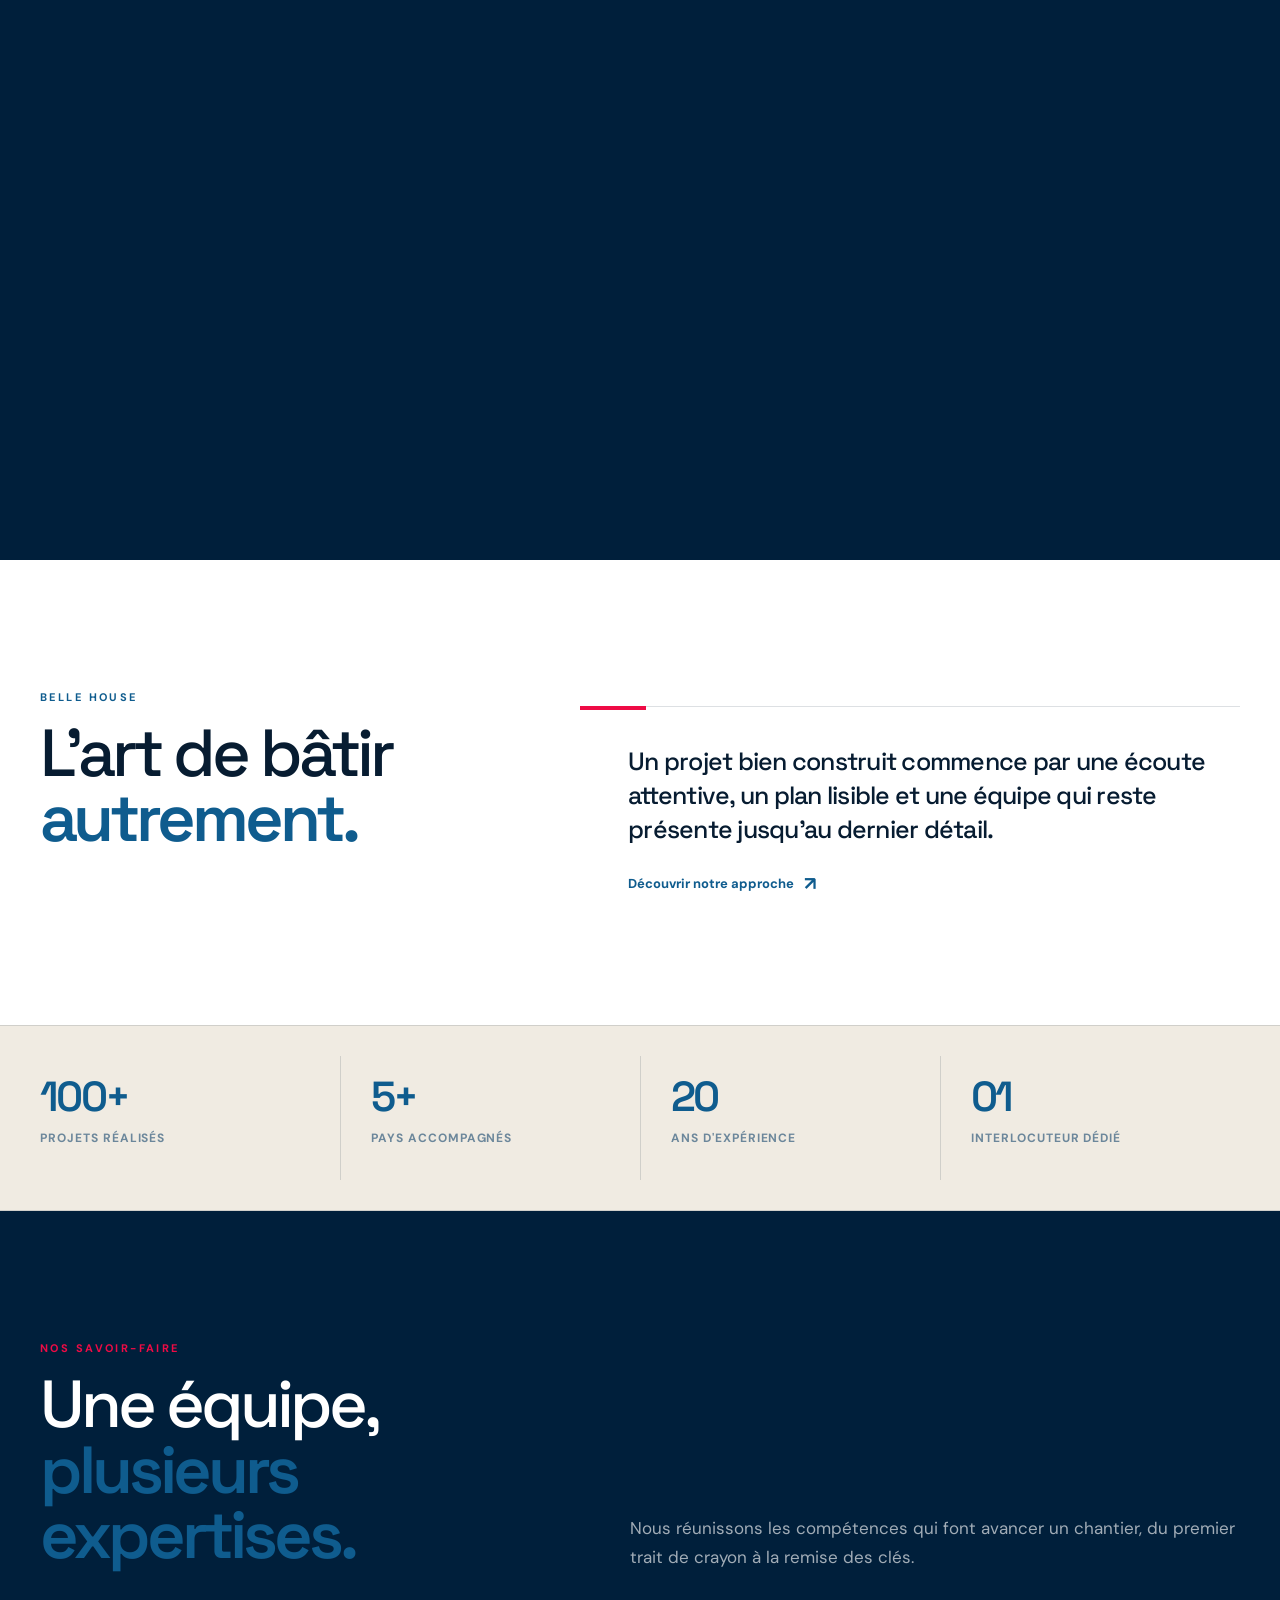
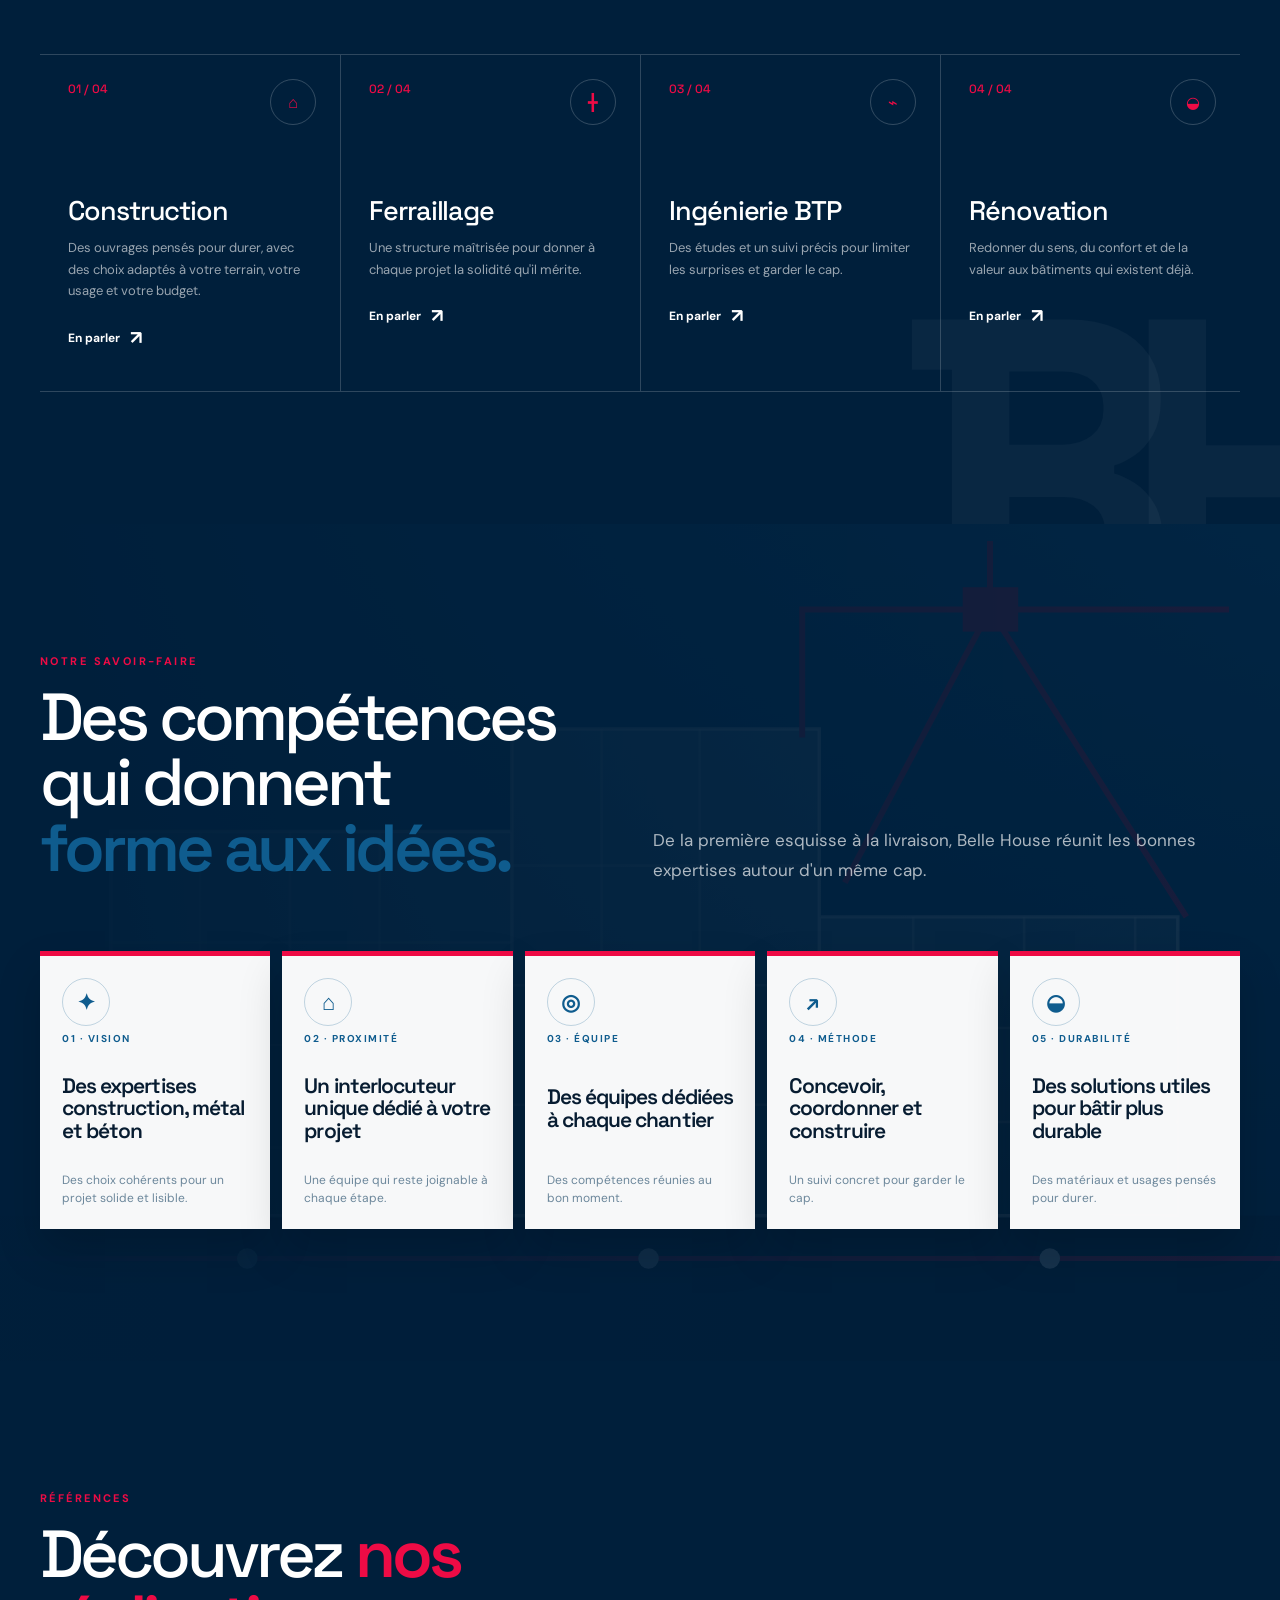
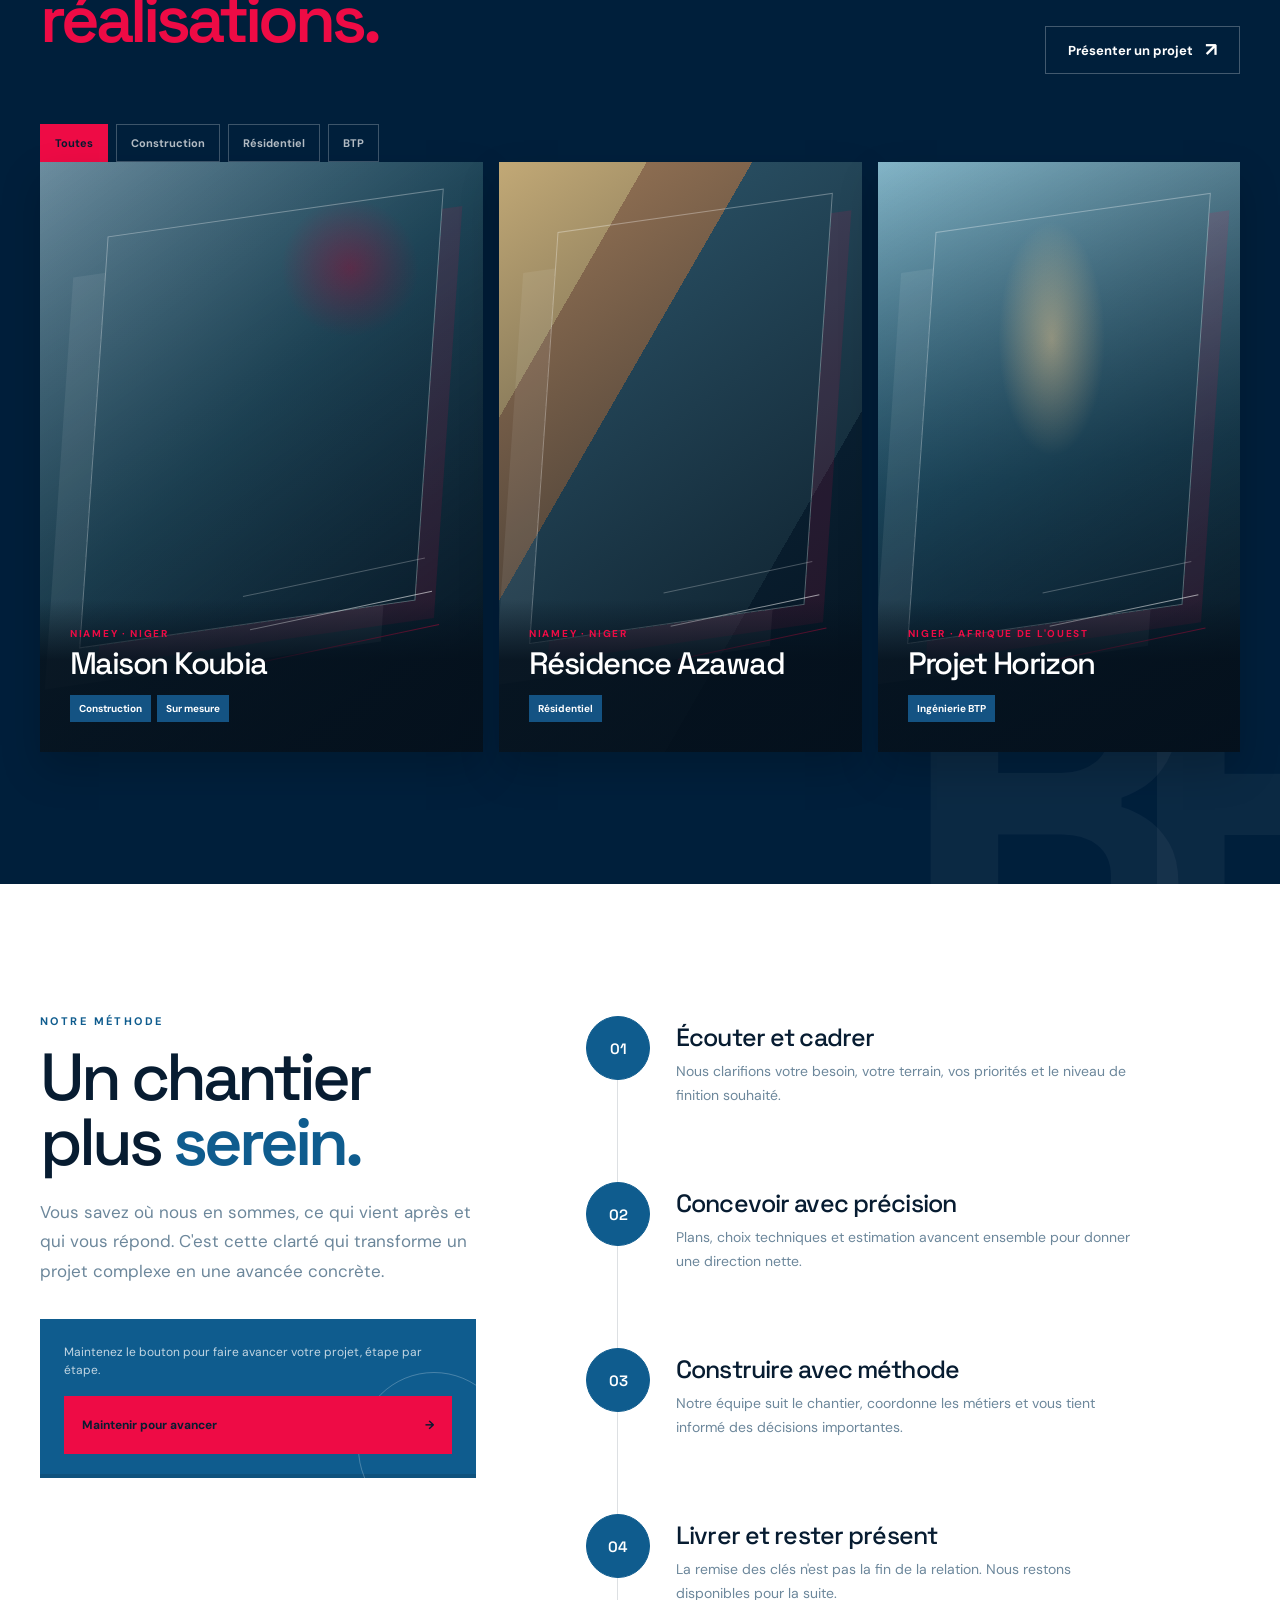
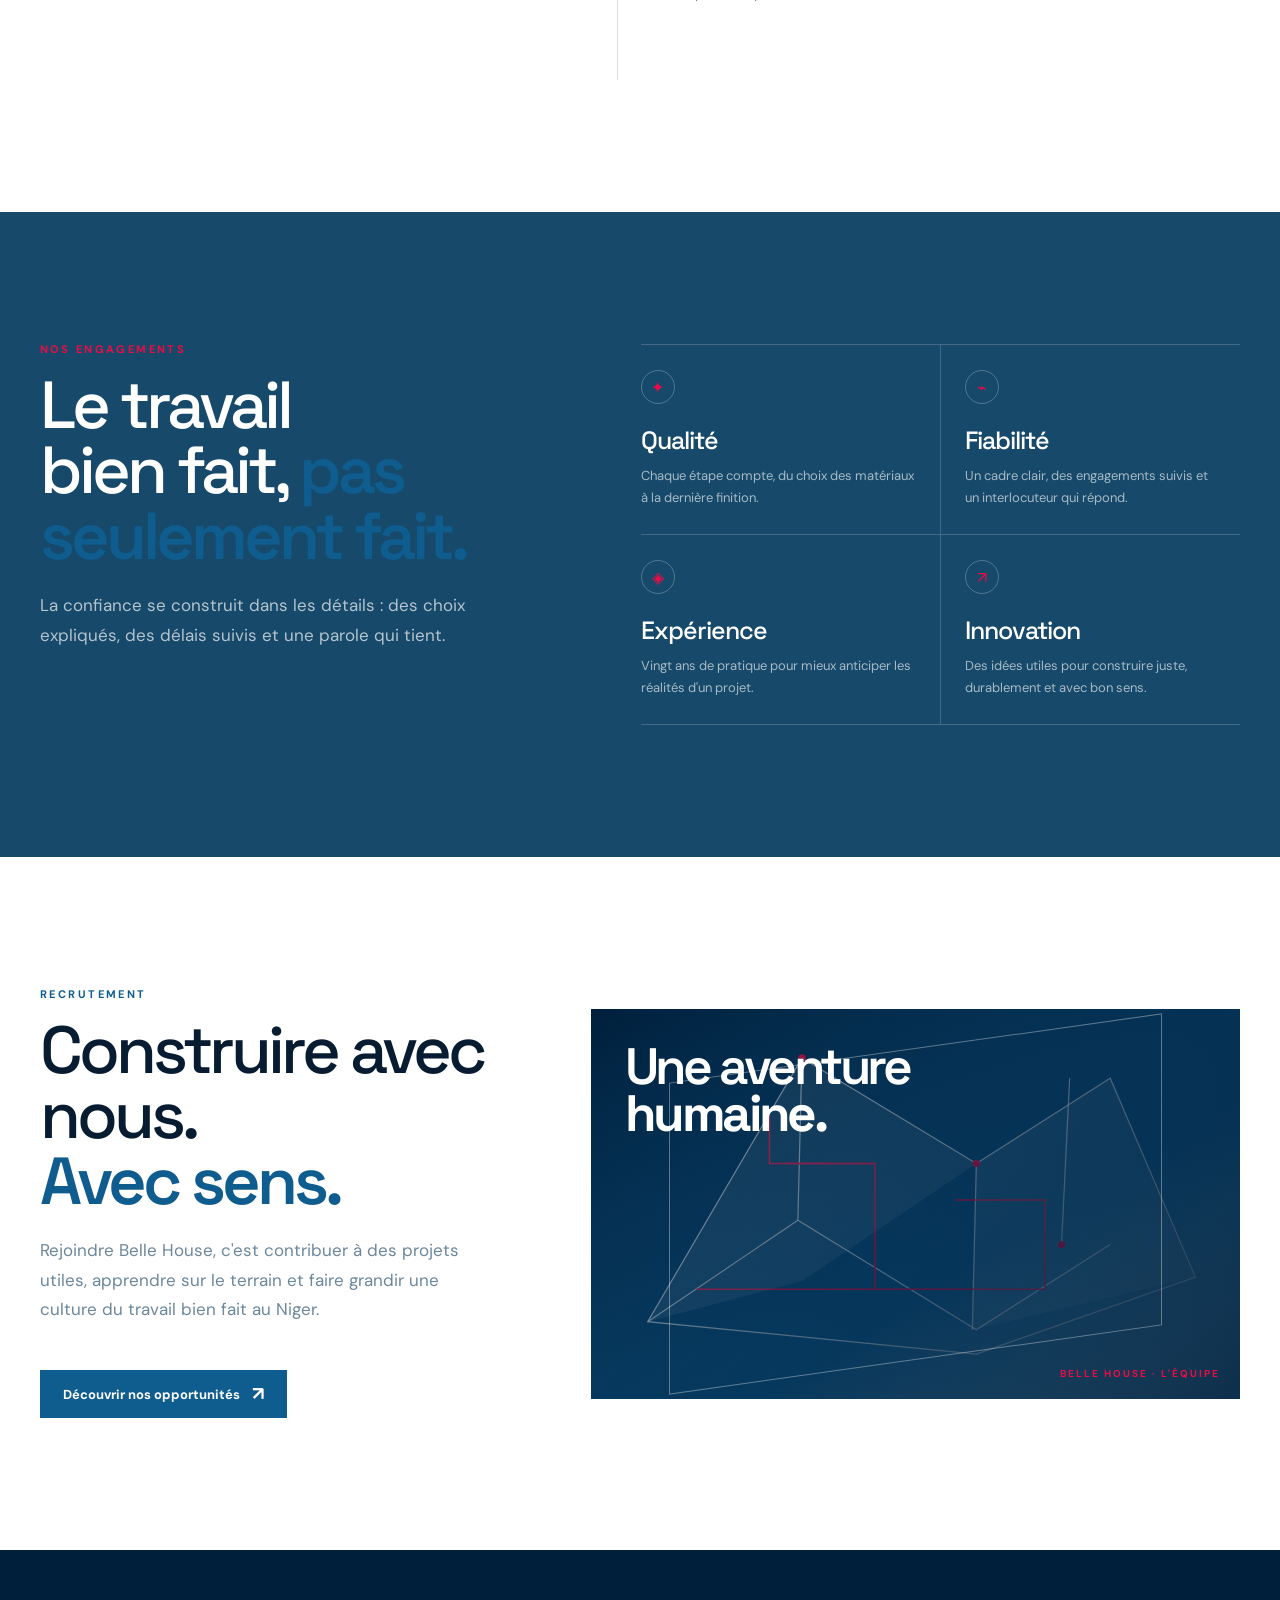
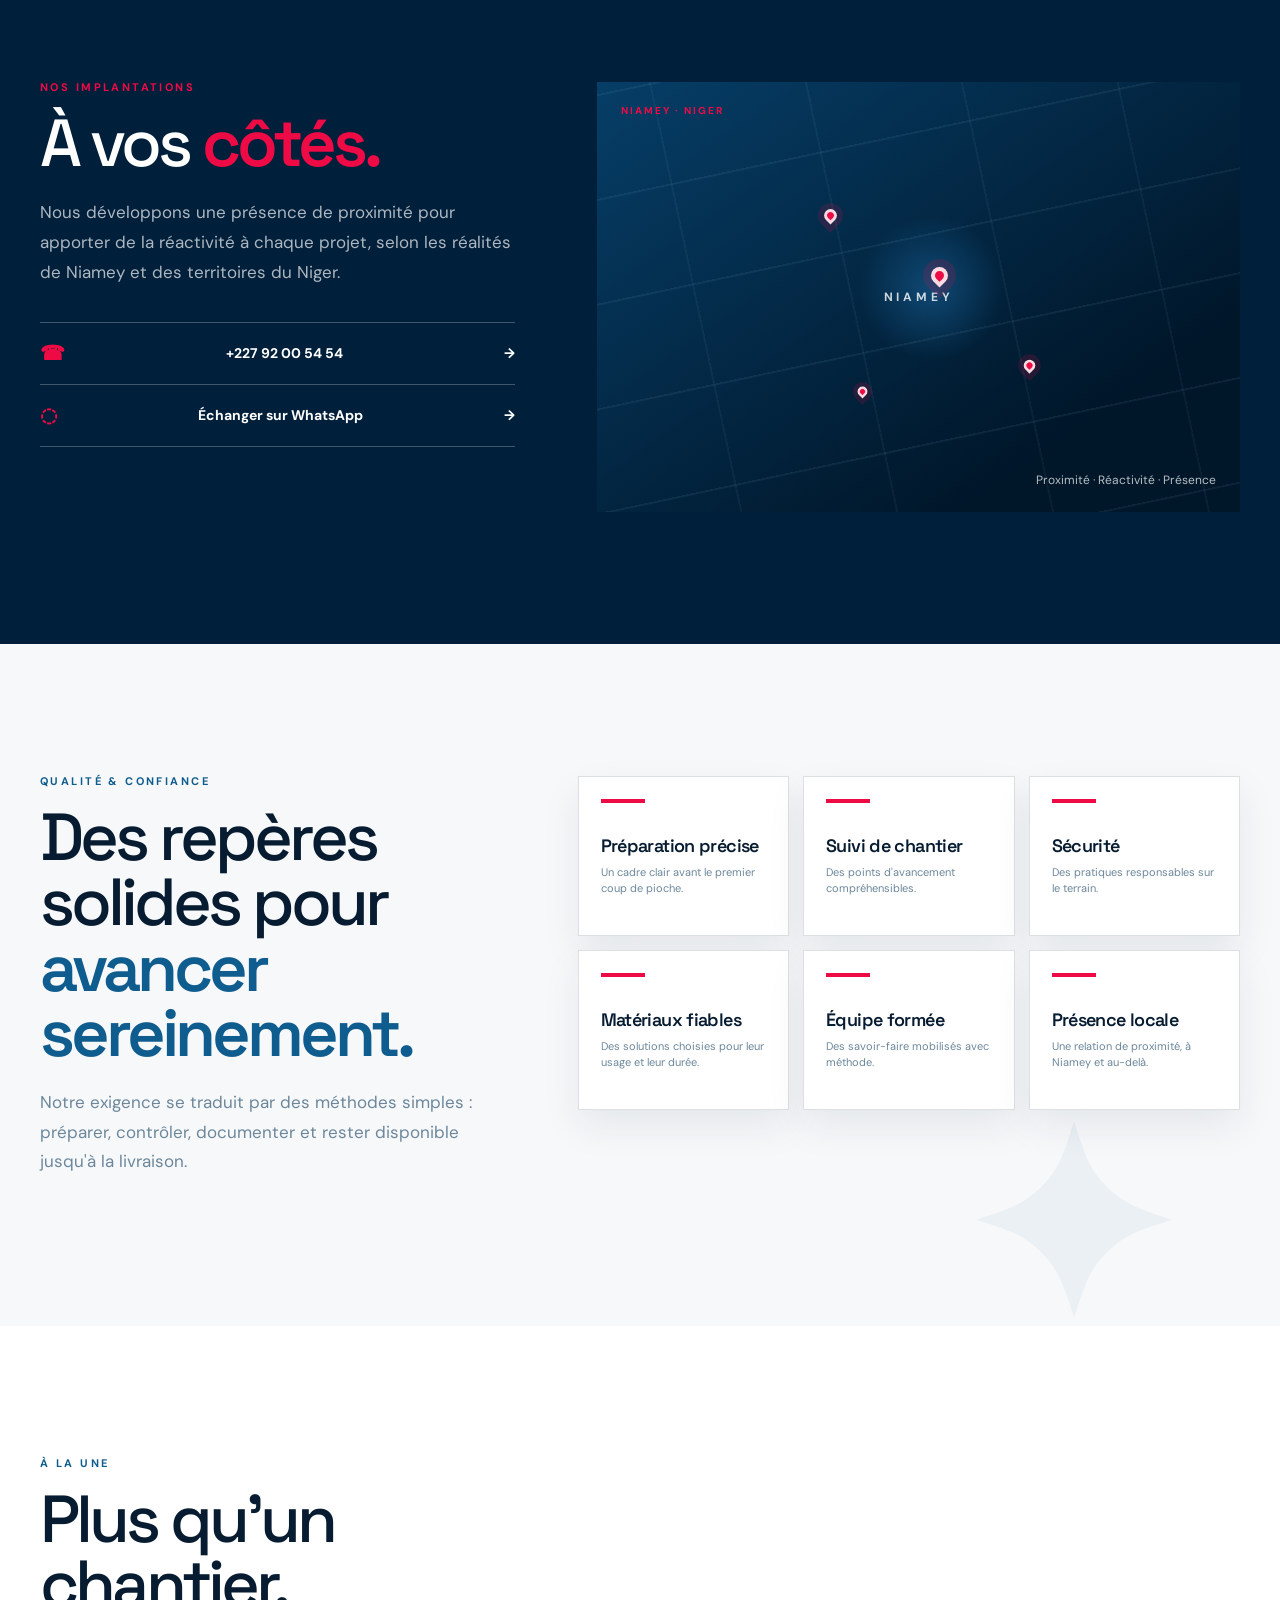
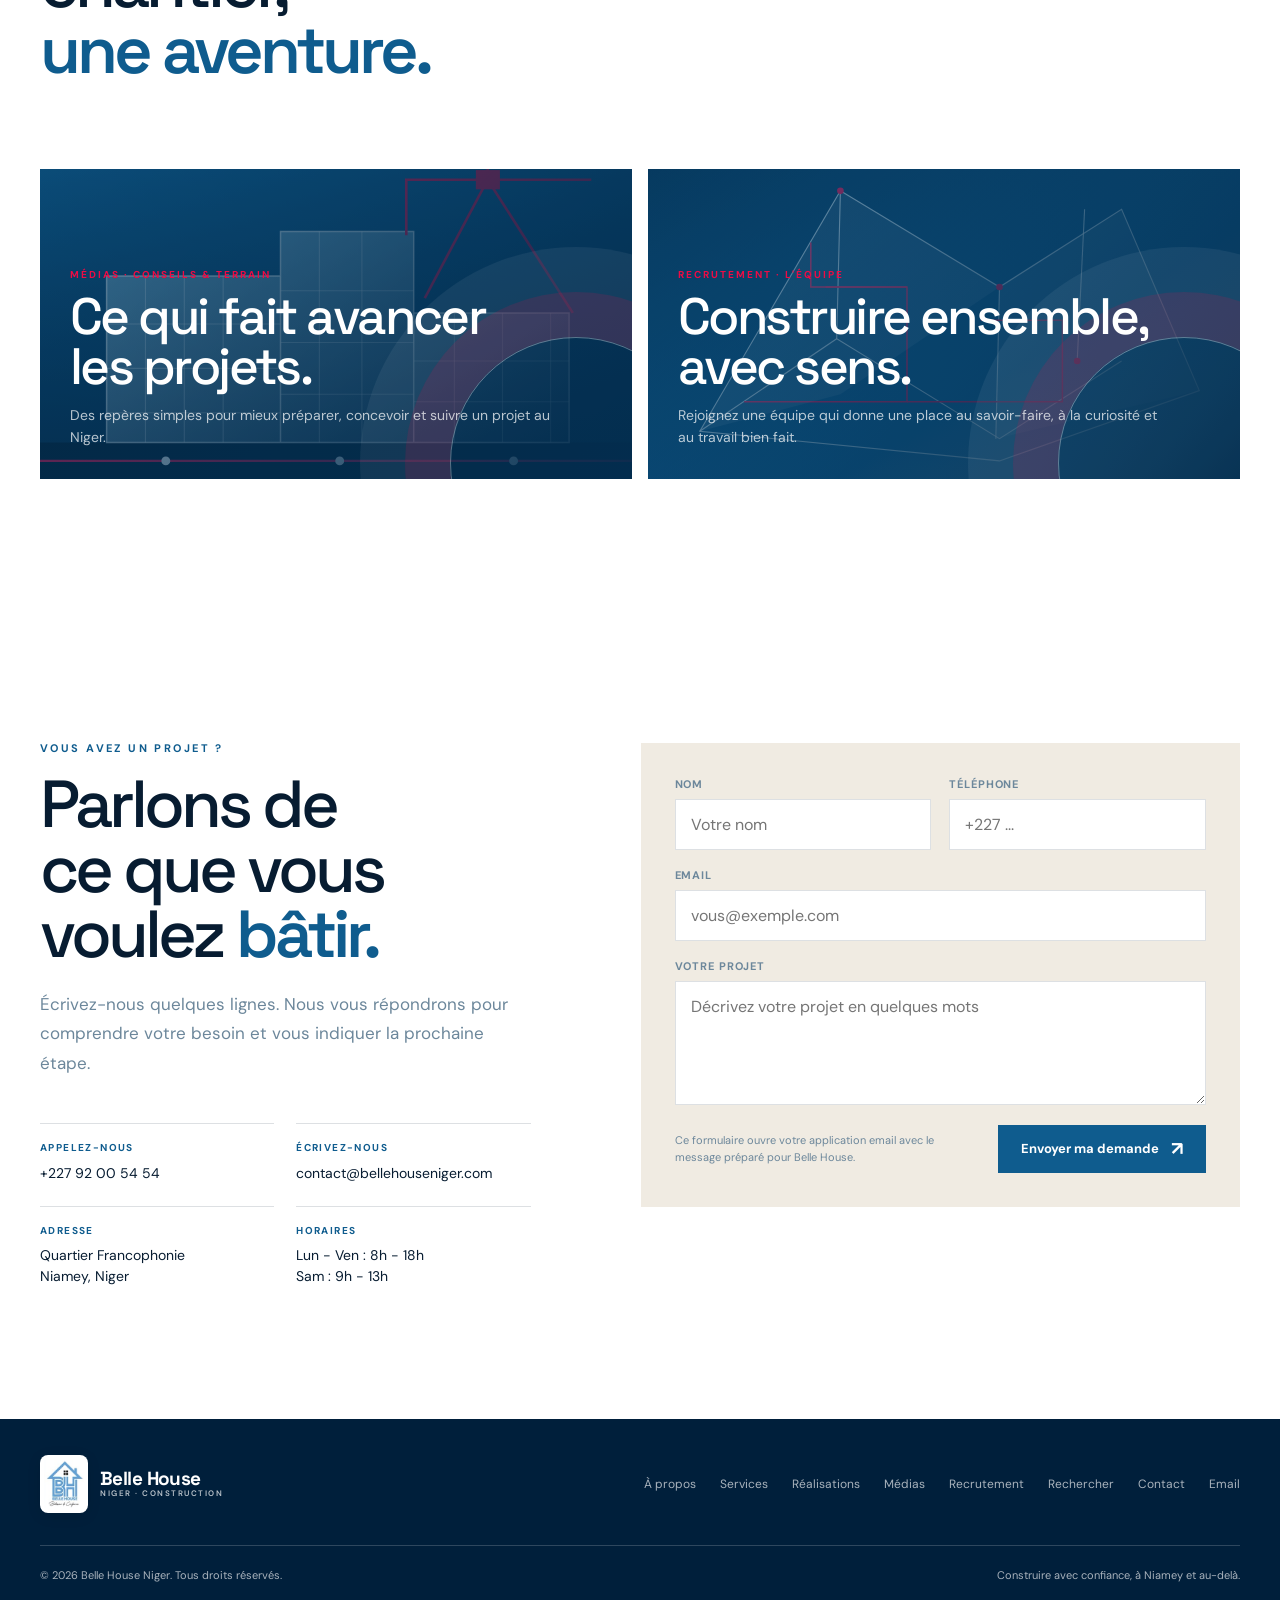
==== commit e8e5665a: "Fix homepage scroll blank state" ====
--- a/belle-house-niger/index.html
+++ b/belle-house-niger/index.html
@@ -85,7 +85,7 @@
     .menu-toggle.open::after { transform: translateY(-7px) rotate(-45deg); }
     .menu-toggle.open span { opacity: 0; }
 
-    .hero { position: relative; height: 420vh; overflow: visible; color: #fff; background: var(--navy); }
+    .hero { position: relative; height: 240vh; overflow: visible; color: #fff; background: var(--navy); }
     .hero-stage { position: sticky; top: 0; height: 100vh; min-height: 720px; overflow: hidden; color: #fff; background: var(--navy); }
     .hero-backdrop { position: absolute; inset: -3%; background: linear-gradient(110deg, rgba(0,20,40,.98) 0%, rgba(4,51,80,.9) 45%, rgba(15,92,142,.7) 100%), radial-gradient(circle at 80% 22%, rgba(238,11,69,.24), transparent 28%), linear-gradient(140deg, #001b31, #2e7596); transform: scale(calc(1 + var(--hero-scale, 0))); transition: transform .1s linear; }
     .hero-backdrop::before { content: ""; position: absolute; inset: -10%; opacity: .35; background: linear-gradient(125deg, transparent 0 34%, rgba(255,255,255,.1) 34.1% 34.35%, transparent 34.45% 58%, rgba(238,11,69,.35) 58.15% 58.35%, transparent 58.45% 100%), repeating-linear-gradient(90deg, transparent 0 98px, rgba(255,255,255,.07) 99px, transparent 100px), repeating-linear-gradient(0deg, transparent 0 108px, rgba(255,255,255,.06) 109px, transparent 110px); transform: perspective(700px) rotateX(54deg) translateY(15%) scale(1.4); transform-origin: center bottom; }
@@ -105,7 +105,8 @@
     .eyebrow::before { content: ""; width: 34px; height: 1px; background: currentColor; }
     h1, h2, h3, p { margin-top: 0; }
     .hero h1 { max-width: 760px; margin-bottom: 28px; font: 600 clamp(54px, 7vw, 105px)/.92 "Space Grotesk", sans-serif; letter-spacing: -.065em; text-wrap: balance; text-shadow: var(--tshadow); }
-    .hero h1 span { display: block; opacity: 0; transform: translateY(30px); }
+    .hero h1 span { display: block; opacity: 1; transform: none; }
+    .hero-ready .hero h1 span { opacity: 0; transform: translateY(30px); }
     .hero-ready .hero h1 span:nth-child(1) { animation: heroTextIn .9s var(--soft-ease) .12s both; }
     .hero-ready .hero h1 span:nth-child(2) { animation: heroTextIn .9s var(--soft-ease) .22s both; }
     .hero-ready .hero-copy .eyebrow { animation: heroTextIn .7s var(--soft-ease) both; }
@@ -260,6 +261,69 @@
     .form-success { display: none; margin-top: 16px; padding: 14px; color: var(--blue-deep); background: rgba(143,196,220,.24); font-size: 13px; }
     .form-success.show { display: block; }
 
+    /* Homepage reference rhythm: image-led expertise, dark references and editorial closing blocks. */
+    .craft-showcase { color: #fff; background: var(--navy); overflow: hidden; }
+    .craft-showcase::before { content: ""; position: absolute; inset: 0; opacity: .18; background: linear-gradient(90deg, rgba(0,31,59,.97), rgba(0,31,59,.42)), url("assets/hero-build.svg") center/cover; transform: scale(1.02); }
+    .craft-showcase .container { position: relative; z-index: 1; }
+    .craft-intro { display: flex; align-items: end; justify-content: space-between; gap: 70px; }
+    .craft-intro .section-lede { color: rgba(255,255,255,.68); }
+    .craft-cards { display: grid; grid-template-columns: repeat(5, minmax(0, 1fr)); gap: 12px; margin-top: 48px; }
+    .craft-card { position: relative; min-height: 278px; display: flex; flex-direction: column; justify-content: space-between; padding: 22px; color: var(--ink); border-top: 5px solid var(--gold); background: rgba(255,255,255,.97); box-shadow: 0 22px 42px rgba(0,0,0,.16); transition: transform .45s var(--soft-ease), box-shadow .45s var(--soft-ease), background .35s var(--ease); }
+    .craft-card:hover { transform: translateY(-10px); background: #fff; box-shadow: 0 30px 58px rgba(0,0,0,.24); }
+    .craft-card-icon { width: 48px; height: 48px; display: grid; place-items: center; color: var(--blue); border: 1px solid rgba(15,92,142,.24); border-radius: 50%; font: 600 22px/1 "Space Grotesk", sans-serif; }
+    .craft-card small { color: var(--blue); font: 700 10px/1 "DM Sans", sans-serif; letter-spacing: .15em; text-transform: uppercase; }
+    .craft-card h3 { max-width: 200px; margin: 0; font: 600 21px/1.08 "Space Grotesk", sans-serif; letter-spacing: -.045em; }
+    .craft-card p { margin: 0; color: var(--ink-soft); font-size: 12px; line-height: 1.5; }
+
+    .home-realizations { color: #fff; background: var(--navy); overflow: hidden; }
+    .home-realizations::after { content: "BH"; position: absolute; right: -8vw; bottom: -7vw; color: rgba(255,255,255,.045); font: 700 40vw/.65 "Space Grotesk", sans-serif; letter-spacing: -.15em; pointer-events: none; }
+    .home-realizations .container { position: relative; z-index: 1; }
+    .home-realizations .section-title strong { color: var(--gold); }
+    .home-realizations .filter-btn { color: rgba(255,255,255,.7); border-color: rgba(255,255,255,.24); }
+    .home-realizations .filter-btn:hover, .home-realizations .filter-btn.active { color: var(--ink); border-color: var(--gold); background: var(--gold); }
+    .home-realizations .btn-ghost { color: #fff; border-color: rgba(255,255,255,.26); }
+    .home-realizations .btn-ghost:hover { color: var(--ink); border-color: var(--gold); background: var(--gold); }
+    .home-realizations .project-card { box-shadow: 0 18px 38px rgba(0,0,0,.18); }
+    .home-realizations .project-card.large { min-height: 590px; }
+    .home-realizations .project-card:not(.large) { min-height: 430px; }
+
+    .home-recruitment { background: var(--panel); }
+    .home-recruitment-grid { display: grid; grid-template-columns: .82fr 1.18fr; gap: 100px; align-items: center; }
+    .home-recruitment-art { position: relative; min-height: 390px; overflow: hidden; isolation: isolate; background: linear-gradient(135deg, rgba(0,31,59,.22), rgba(0,31,59,.9)), url("assets/hero-conceive.svg") center/cover; }
+    .home-recruitment-art::before { content: ""; position: absolute; inset: 10% 12%; border: 1px solid rgba(255,255,255,.35); transform: skewY(-8deg); }
+    .home-recruitment-art::after { content: "BELLE HOUSE · L'ÉQUIPE"; position: absolute; right: 20px; bottom: 20px; color: var(--gold); font: 700 10px/1 "DM Sans", sans-serif; letter-spacing: .2em; }
+    .home-recruitment-art span { position: absolute; z-index: 1; top: 34px; left: 34px; color: #fff; font: 600 clamp(32px, 4vw, 62px)/.93 "Space Grotesk", sans-serif; letter-spacing: -.07em; }
+    .home-recruitment .btn { margin-top: 28px; }
+
+    .home-locations { color: #fff; background: var(--navy); overflow: hidden; }
+    .home-locations-grid { display: grid; grid-template-columns: .85fr 1.15fr; gap: 82px; align-items: stretch; }
+    .home-locations .section-lede { color: rgba(255,255,255,.68); }
+    .home-locations .section-title strong { color: var(--gold); }
+    .location-contact { display: grid; gap: 0; margin-top: 34px; border-top: 1px solid rgba(255,255,255,.25); }
+    .location-contact a { display: flex; align-items: center; justify-content: space-between; min-height: 62px; color: #fff; border-bottom: 1px solid rgba(255,255,255,.25); font-size: 14px; font-weight: 700; }
+    .location-contact a span { color: var(--gold); font-size: 20px; }
+    .location-map { position: relative; min-height: 430px; overflow: hidden; background: radial-gradient(circle at 52% 48%, rgba(23,95,148,.62), transparent 18%), linear-gradient(145deg, #063e67, #001629 78%); }
+    .location-map::before { content: ""; position: absolute; inset: -15%; opacity: .55; background: repeating-linear-gradient(0deg, transparent 0 80px, rgba(143,196,220,.16) 81px 82px), repeating-linear-gradient(90deg, transparent 0 120px, rgba(143,196,220,.12) 121px 122px); transform: rotate(-12deg) scale(1.25); }
+    .location-map::after { content: "NIAMEY"; position: absolute; top: 50%; left: 50%; transform: translate(-50%, -50%); color: rgba(255,255,255,.8); font: 700 12px/1 "DM Sans", sans-serif; letter-spacing: .32em; }
+    .location-grid-label { position: absolute; z-index: 2; top: 24px; left: 24px; color: var(--gold); font: 700 10px/1 "DM Sans", sans-serif; letter-spacing: .2em; }
+    .location-map-caption { position: absolute; z-index: 2; right: 24px; bottom: 24px; color: rgba(255,255,255,.72); font-size: 12px; }
+    .location-pin { position: absolute; z-index: 2; width: 17px; height: 17px; border: 4px solid rgba(255,255,255,.85); border-radius: 50% 50% 50% 0; background: var(--gold); box-shadow: 0 0 0 8px rgba(238,11,69,.15); transform: rotate(-45deg); }
+    .pin-one { top: 43%; left: 52%; }
+    .pin-two { top: 29%; left: 35%; transform: rotate(-45deg) scale(.75); }
+    .pin-three { top: 64%; left: 66%; transform: rotate(-45deg) scale(.68); }
+    .pin-four { top: 70%; left: 40%; transform: rotate(-45deg) scale(.58); }
+
+    .certifications { background: var(--canvas); overflow: hidden; }
+    .certifications::after { content: "✦"; position: absolute; right: 8%; bottom: -5%; color: rgba(15,92,142,.05); font: 700 260px/1 "Space Grotesk", sans-serif; }
+    .cert-layout { display: grid; grid-template-columns: .8fr 1.2fr; gap: 96px; align-items: start; }
+    .cert-layout > * { position: relative; z-index: 1; }
+    .cert-grid { display: grid; grid-template-columns: repeat(3, 1fr); gap: 14px; }
+    .cert-card { min-height: 160px; padding: 22px; border: 1px solid var(--line); background: #fff; box-shadow: 0 16px 36px rgba(15,41,64,.08); transition: transform .35s var(--ease), box-shadow .35s var(--ease); }
+    .cert-card:hover { transform: translateY(-6px); box-shadow: 0 24px 42px rgba(15,41,64,.14); }
+    .cert-card::before { content: ""; display: block; width: 44px; height: 4px; margin-bottom: 34px; background: var(--gold); }
+    .cert-card h3 { margin-bottom: 8px; color: var(--ink); font: 600 18px/1.05 "Space Grotesk", sans-serif; letter-spacing: -.035em; }
+    .cert-card p { margin: 0; color: var(--ink-soft); font-size: 11px; line-height: 1.5; }
+
     .footer { padding: 36px 0 104px; color: rgba(255,255,255,.66); background: var(--navy); }
     .footer-main { display: flex; align-items: center; justify-content: space-between; gap: 30px; padding-bottom: 32px; border-bottom: 1px solid var(--line-light); }
     .footer .brand { color: #fff; }
@@ -319,6 +383,9 @@
       .service-card:nth-child(4) { border-top: 1px solid var(--line-light); }
       .project-grid { grid-template-columns: 1fr 1fr; }
       .project-card.large { grid-row: span 2; }
+      .craft-cards { grid-template-columns: repeat(3, minmax(0, 1fr)); }
+      .home-recruitment-grid, .home-locations-grid, .cert-layout { gap: 60px; }
+      .cert-grid { grid-template-columns: repeat(2, 1fr); }
     }
 
     @media (max-width: 760px) {
@@ -335,7 +402,7 @@
       .brand-mark { width: 40px; height: 48px; }
       .brand-name { font-size: 16px; }
       .brand-sub { font-size: 7px; }
-      .hero { height: 280vh; }
+      .hero { height: 240vh; }
       .hero-stage { min-height: 720px; }
       .hero-content { width: calc(100% - 32px); min-height: 720px; padding-top: 132px; display: block; }
       .hero h1 { max-width: 620px; font-size: clamp(48px, 15vw, 72px); }
@@ -356,6 +423,15 @@
       .container { width: calc(100% - 32px); }
       .section-title { font-size: clamp(38px, 12vw, 58px); }
       .intro-grid, .journey-grid, .values-grid, .contact-grid { grid-template-columns: 1fr; gap: 44px; }
+      .craft-intro { display: block; }
+      .craft-intro .section-lede { margin-top: 24px; }
+      .craft-cards { grid-template-columns: repeat(2, minmax(0, 1fr)); margin-top: 34px; }
+      .craft-card { min-height: 224px; padding: 18px; }
+      .craft-card h3 { font-size: 18px; }
+      .home-recruitment-grid, .home-locations-grid, .cert-layout { grid-template-columns: 1fr; gap: 44px; }
+      .home-recruitment-art { min-height: 300px; }
+      .location-map { min-height: 310px; }
+      .cert-grid { grid-template-columns: repeat(2, 1fr); }
       .intro-callout { padding-left: 0; }
       .intro-callout p { font-size: 21px; }
       .stats { padding: 0; }
@@ -397,6 +473,13 @@
       .mobile-cta svg { width: 16px; height: 16px; }
     }
 
+    @media (max-width: 520px) {
+      .craft-cards, .cert-grid { grid-template-columns: 1fr; }
+      .craft-card { min-height: 188px; }
+      .home-recruitment-art span { top: 24px; left: 24px; font-size: 42px; }
+      .cert-card { min-height: 132px; }
+    }
+
     @media (prefers-reduced-motion: reduce) {
       html { scroll-behavior: auto; }
       .hero { height: 100vh; }
@@ -437,15 +520,14 @@
         <div class="hero-axis" aria-hidden="true"></div>
         <div class="hero-scene-media" aria-label="Étapes d'un projet Belle House">
           <figure class="hero-scene active"><img src="assets/hero-listen.svg" width="1600" height="1000" fetchpriority="high" alt="Plan et repères pour écouter et cadrer un projet de construction"><figcaption>01 · Écouter le besoin</figcaption></figure>
-          <figure class="hero-scene"><img src="assets/hero-conceive.svg" width="1600" height="1000" loading="lazy" alt="Tracés architecturaux pour concevoir une solution BTP"><figcaption>02 · Concevoir avec précision</figcaption></figure>
-          <figure class="hero-scene"><img src="assets/hero-build.svg" width="1600" height="1000" loading="lazy" alt="Bâtiment en construction suivi par une grue"><figcaption>03 · Construire avec méthode</figcaption></figure>
-          <figure class="hero-scene"><img src="assets/hero-deliver.svg" width="1600" height="1000" loading="lazy" alt="Bâtiment achevé prêt à être livré"><figcaption>04 · Livrer un lieu durable</figcaption></figure>
+          <figure class="hero-scene"><img src="assets/hero-build.svg" width="1600" height="1000" loading="lazy" alt="Bâtiment en construction suivi par une grue"><figcaption>02 · Construire avec méthode</figcaption></figure>
+          <figure class="hero-scene"><img src="assets/hero-conceive.svg" width="1600" height="1000" loading="lazy" alt="Plans et volumes préparés pour concevoir un projet"><figcaption>03 · Donner forme au projet</figcaption></figure>
         </div>
         <div class="hero-content">
           <div class="hero-copy reveal in" id="hero-copy">
-            <span class="eyebrow" id="hero-eyebrow">Écouter le besoin</span>
-            <h1 id="hero-title"><span>Un projet commence</span><span>par une <em>bonne écoute.</em></span></h1>
-            <p class="hero-lede" id="hero-lede">Avant les plans et les premiers travaux, nous prenons le temps de comprendre votre terrain, vos usages et vos priorités.</p>
+            <span class="eyebrow" id="hero-eyebrow">Donner forme à vos idées</span>
+            <h1 id="hero-title"><span>Une vision claire.</span><span>Des choix <em>justes.</em></span></h1>
+            <p class="hero-lede" id="hero-lede">Nous transformons votre intention en une direction concrète, adaptée à votre terrain, vos usages et vos priorités.</p>
             <div class="hero-actions">
               <a class="btn btn-primary" href="realisations.html">Voir nos projets <span class="arrow">↗</span></a>
               <a class="btn btn-outline" href="contact.html">Nous contacter <span class="arrow">↗</span></a>
@@ -466,7 +548,7 @@
             <li><span>04</span> Livrer</li>
           </ol>
         </div>
-        <div class="hero-meta"><span>NIAMEY · NIGER</span><span class="scroll-cue">Défiler pour découvrir <i></i></span><span id="hero-step">01 / 04</span></div>
+        <div class="hero-meta"><span>NIAMEY · NIGER</span><span class="scroll-cue">Défiler pour découvrir <i></i></span><span id="hero-step">01 / 03</span></div>
       </div>
     </section>
 
@@ -507,10 +589,26 @@
       </div>
     </section>
 
-    <section class="section projects" id="projects" aria-labelledby="projects-title">
+    <section class="section craft-showcase" id="savoir-faire" aria-labelledby="craft-title">
+      <div class="container">
+        <div class="craft-intro reveal">
+          <div><span class="section-kicker light">Notre savoir-faire</span><h2 class="section-title" id="craft-title">Des compétences qui donnent <strong>forme aux idées.</strong></h2></div>
+          <p class="section-lede">De la première esquisse à la livraison, Belle House réunit les bonnes expertises autour d'un même cap.</p>
+        </div>
+        <div class="craft-cards">
+          <article class="craft-card reveal"><div><span class="craft-card-icon">✦</span><small>01 · Vision</small></div><h3>Des expertises construction, métal et béton</h3><p>Des choix cohérents pour un projet solide et lisible.</p></article>
+          <article class="craft-card reveal delay-1"><div><span class="craft-card-icon">⌂</span><small>02 · Proximité</small></div><h3>Un interlocuteur unique dédié à votre projet</h3><p>Une équipe qui reste joignable à chaque étape.</p></article>
+          <article class="craft-card reveal delay-2"><div><span class="craft-card-icon">◎</span><small>03 · Équipe</small></div><h3>Des équipes dédiées à chaque chantier</h3><p>Des compétences réunies au bon moment.</p></article>
+          <article class="craft-card reveal delay-3"><div><span class="craft-card-icon">↗</span><small>04 · Méthode</small></div><h3>Concevoir, coordonner et construire</h3><p>Un suivi concret pour garder le cap.</p></article>
+          <article class="craft-card reveal"><div><span class="craft-card-icon">◒</span><small>05 · Durabilité</small></div><h3>Des solutions utiles pour bâtir plus durable</h3><p>Des matériaux et usages pensés pour durer.</p></article>
+        </div>
+      </div>
+    </section>
+
+    <section class="section projects home-realizations" id="projects" aria-labelledby="projects-title">
       <div class="container">
         <div class="projects-head reveal">
-          <div><span class="section-kicker">Nos réalisations</span><h2 class="section-title" id="projects-title">Des lieux qui <strong>restent.</strong></h2></div>
+          <div><span class="section-kicker light">Références</span><h2 class="section-title" id="projects-title">Découvrez <strong>nos réalisations.</strong></h2></div>
           <a class="btn btn-ghost" href="contact.html">Présenter un projet <span class="arrow">↗</span></a>
         </div>
         <div class="project-filter reveal delay-1" role="group" aria-label="Filtrer les réalisations">
@@ -556,6 +654,44 @@
           <article class="value reveal delay-1"><span class="value-mark">⌁</span><h3>Fiabilité</h3><p>Un cadre clair, des engagements suivis et un interlocuteur qui répond.</p></article>
           <article class="value reveal delay-2"><span class="value-mark">◈</span><h3>Expérience</h3><p>Vingt ans de pratique pour mieux anticiper les réalités d'un projet.</p></article>
           <article class="value reveal delay-3"><span class="value-mark">↗</span><h3>Innovation</h3><p>Des idées utiles pour construire juste, durablement et avec bon sens.</p></article>
+        </div>
+      </div>
+    </section>
+
+    <section class="section home-recruitment" id="recrutement-home" aria-labelledby="home-recruitment-title">
+      <div class="container home-recruitment-grid">
+        <div class="reveal">
+          <span class="section-kicker">Recrutement</span>
+          <h2 class="section-title" id="home-recruitment-title">Construire avec nous.<br><strong>Avec sens.</strong></h2>
+          <p class="section-lede">Rejoindre Belle House, c'est contribuer à des projets utiles, apprendre sur le terrain et faire grandir une culture du travail bien fait au Niger.</p>
+          <a class="btn btn-primary" href="recrutement.html">Découvrir nos opportunités <span class="arrow">↗</span></a>
+        </div>
+        <div class="home-recruitment-art reveal delay-1" role="img" aria-label="Équipe Belle House en préparation de projet"><span>Une aventure<br><strong>humaine.</strong></span></div>
+      </div>
+    </section>
+
+    <section class="section home-locations" id="implantations" aria-labelledby="locations-title">
+      <div class="container home-locations-grid">
+        <div class="reveal">
+          <span class="section-kicker light">Nos implantations</span>
+          <h2 class="section-title" id="locations-title">À vos <strong>côtés.</strong></h2>
+          <p class="section-lede">Nous développons une présence de proximité pour apporter de la réactivité à chaque projet, selon les réalités de Niamey et des territoires du Niger.</p>
+          <div class="location-contact"><a href="tel:+22792005454"><span>☎</span> +227 92 00 54 54 <b>→</b></a><a href="https://wa.me/22792005454?text=Bonjour%20Belle%20House%2C%20je%20souhaite%20parler%20de%20mon%20projet." target="_blank" rel="noopener"><span>◌</span> Échanger sur WhatsApp <b>→</b></a></div>
+        </div>
+        <div class="location-map reveal delay-1" role="img" aria-label="Carte stylisée des implantations Belle House au Niger"><span class="location-grid-label">NIAMEY · NIGER</span><i class="location-pin pin-one" aria-hidden="true"></i><i class="location-pin pin-two" aria-hidden="true"></i><i class="location-pin pin-three" aria-hidden="true"></i><i class="location-pin pin-four" aria-hidden="true"></i><span class="location-map-caption">Proximité · Réactivité · Présence</span></div>
+      </div>
+    </section>
+
+    <section class="section certifications" id="qualite" aria-labelledby="cert-title">
+      <div class="container cert-layout">
+        <div class="reveal"><span class="section-kicker">Qualité & confiance</span><h2 class="section-title" id="cert-title">Des repères solides pour <strong>avancer sereinement.</strong></h2><p class="section-lede">Notre exigence se traduit par des méthodes simples : préparer, contrôler, documenter et rester disponible jusqu'à la livraison.</p></div>
+        <div class="cert-grid">
+          <article class="cert-card reveal"><h3>Préparation précise</h3><p>Un cadre clair avant le premier coup de pioche.</p></article>
+          <article class="cert-card reveal delay-1"><h3>Suivi de chantier</h3><p>Des points d'avancement compréhensibles.</p></article>
+          <article class="cert-card reveal delay-2"><h3>Sécurité</h3><p>Des pratiques responsables sur le terrain.</p></article>
+          <article class="cert-card reveal delay-1"><h3>Matériaux fiables</h3><p>Des solutions choisies pour leur usage et leur durée.</p></article>
+          <article class="cert-card reveal delay-2"><h3>Équipe formée</h3><p>Des savoir-faire mobilisés avec méthode.</p></article>
+          <article class="cert-card reveal delay-3"><h3>Présence locale</h3><p>Une relation de proximité, à Niamey et au-delà.</p></article>
         </div>
       </div>
     </section>
@@ -648,11 +784,9 @@
       const heroStep = document.getElementById('hero-step');
       const heroStory = [...document.querySelectorAll('.hero-story li')];
       const heroContent = [
-        { eyebrow: 'Écouter le besoin', title: '<span>Un projet commence</span><span>par une <em>bonne écoute.</em></span>', lede: 'Avant les plans et les premiers travaux, nous prenons le temps de comprendre votre terrain, vos usages et vos priorités.' },
-        { eyebrow: 'Concevoir avec précision', title: '<span>Dessiner une <em>direction</em></span><span>claire.</span>', lede: 'Plans, choix techniques et budget avancent ensemble pour donner à votre projet une direction lisible.' },
-        { eyebrow: 'Construire avec méthode', title: '<span>Construire avec</span><span><em>méthode.</em></span>', lede: 'Sur le terrain, nous coordonnons les métiers, suivons les étapes et gardons les décisions importantes visibles.' },
-        { eyebrow: 'Livrer un lieu durable', title: '<span>Livrer un lieu</span><span>qui vous <em>ressemble.</em></span>', lede: 'Chaque finition compte. Nous avançons jusqu’à la remise des clés avec la même exigence qu’au premier échange.' },
-        { eyebrow: 'Bâtisseur de confiance', title: '<span>Construire <em>mieux.</em></span><span>Vivre <em>pleinement.</em></span>', lede: 'De la conception à la livraison, Belle House vous accompagne avec rigueur, clarté et passion pour donner une forme durable à vos projets au Niger.' }
+        { eyebrow: 'Donner forme à vos idées', title: '<span>Une vision claire.</span><span>Des choix <em>justes.</em></span>', lede: 'Nous transformons votre intention en une direction concrète, adaptée à votre terrain, vos usages et vos priorités.' },
+        { eyebrow: 'Construire avec méthode', title: '<span>Du plan au</span><span>chantier <em>maîtrisé.</em></span>', lede: 'Chaque métier avance au bon moment, avec une équipe présente pour garder le cap et la qualité visible.' },
+        { eyebrow: 'Écouter le besoin', title: '<span>Un projet commence</span><span>par une <em>bonne écoute.</em></span>', lede: 'Avant les plans et les premiers travaux, nous prenons le temps de comprendre votre terrain, vos usages et vos priorités.' }
       ];
       let currentHeroContent = -1;
       let heroSwitchTimer = 0;
@@ -686,16 +820,16 @@
           hero.style.setProperty('--hero-orbit-x', (progress * -46).toFixed(2));
           hero.style.setProperty('--hero-orbit-y', (progress * 34).toFixed(2));
           hero.style.setProperty('--hero-axis-y', (progress * 86).toFixed(2));
-          const finality = Math.min(1, Math.max(0, (progress - .78) / .22));
-          const activeScene = Math.min(heroScenes.length - 1, Math.floor(Math.min(.779, progress) / .78 * heroScenes.length));
+          const finality = Math.min(1, Math.max(0, (progress - .70) / .30));
+          const activeScene = Math.min(heroScenes.length - 1, Math.floor(Math.min(.699, progress) / .70 * heroScenes.length));
           const finalScene = finality > 0;
           hero.style.setProperty('--hero-final', finality.toFixed(3));
           hero.classList.toggle('scene-final', finalScene);
           heroScenes.forEach((scene, index) => scene.classList.toggle('active', index === activeScene));
-          showHeroContent(finalScene ? 4 : activeScene);
+          showHeroContent(finalScene ? 2 : activeScene);
           const activeStory = Math.min(heroStory.length - 1, Math.floor(progress * heroStory.length));
           heroStory.forEach((item, index) => item.classList.toggle('active', index === activeStory));
-          if (heroStep) heroStep.textContent = `0${activeStory + 1} / 04`;
+          if (heroStep) heroStep.textContent = `0${finalScene ? 3 : activeScene + 1} / 03`;
         });
       };
       addEventListener('scroll', onScroll, { passive: true });
@@ -768,8 +902,23 @@
         });
       }));
 
-      const revealObserver = new IntersectionObserver(entries => entries.forEach(entry => { if (entry.isIntersecting) { entry.target.classList.add('in'); revealObserver.unobserve(entry.target); } }), { threshold: .14 });
-      document.querySelectorAll('.reveal:not(.in)').forEach(element => revealObserver.observe(element));
+      const revealElements = [...document.querySelectorAll('.reveal:not(.in)')];
+      const revealVisibleNow = () => revealElements.forEach(element => {
+        const rect = element.getBoundingClientRect();
+        if (rect.top < window.innerHeight * .94 && rect.bottom > 0) element.classList.add('in');
+      });
+      if ('IntersectionObserver' in window) {
+        const revealObserver = new IntersectionObserver(entries => entries.forEach(entry => {
+          if (entry.isIntersecting) {
+            entry.target.classList.add('in');
+            revealObserver.unobserve(entry.target);
+          }
+        }), { threshold: .14 });
+        revealElements.forEach(element => revealObserver.observe(element));
+        revealVisibleNow();
+      } else {
+        revealElements.forEach(element => element.classList.add('in'));
+      }
 
       const holdButton = document.getElementById('hold-button');
       const holdFill = document.getElementById('hold-fill');
